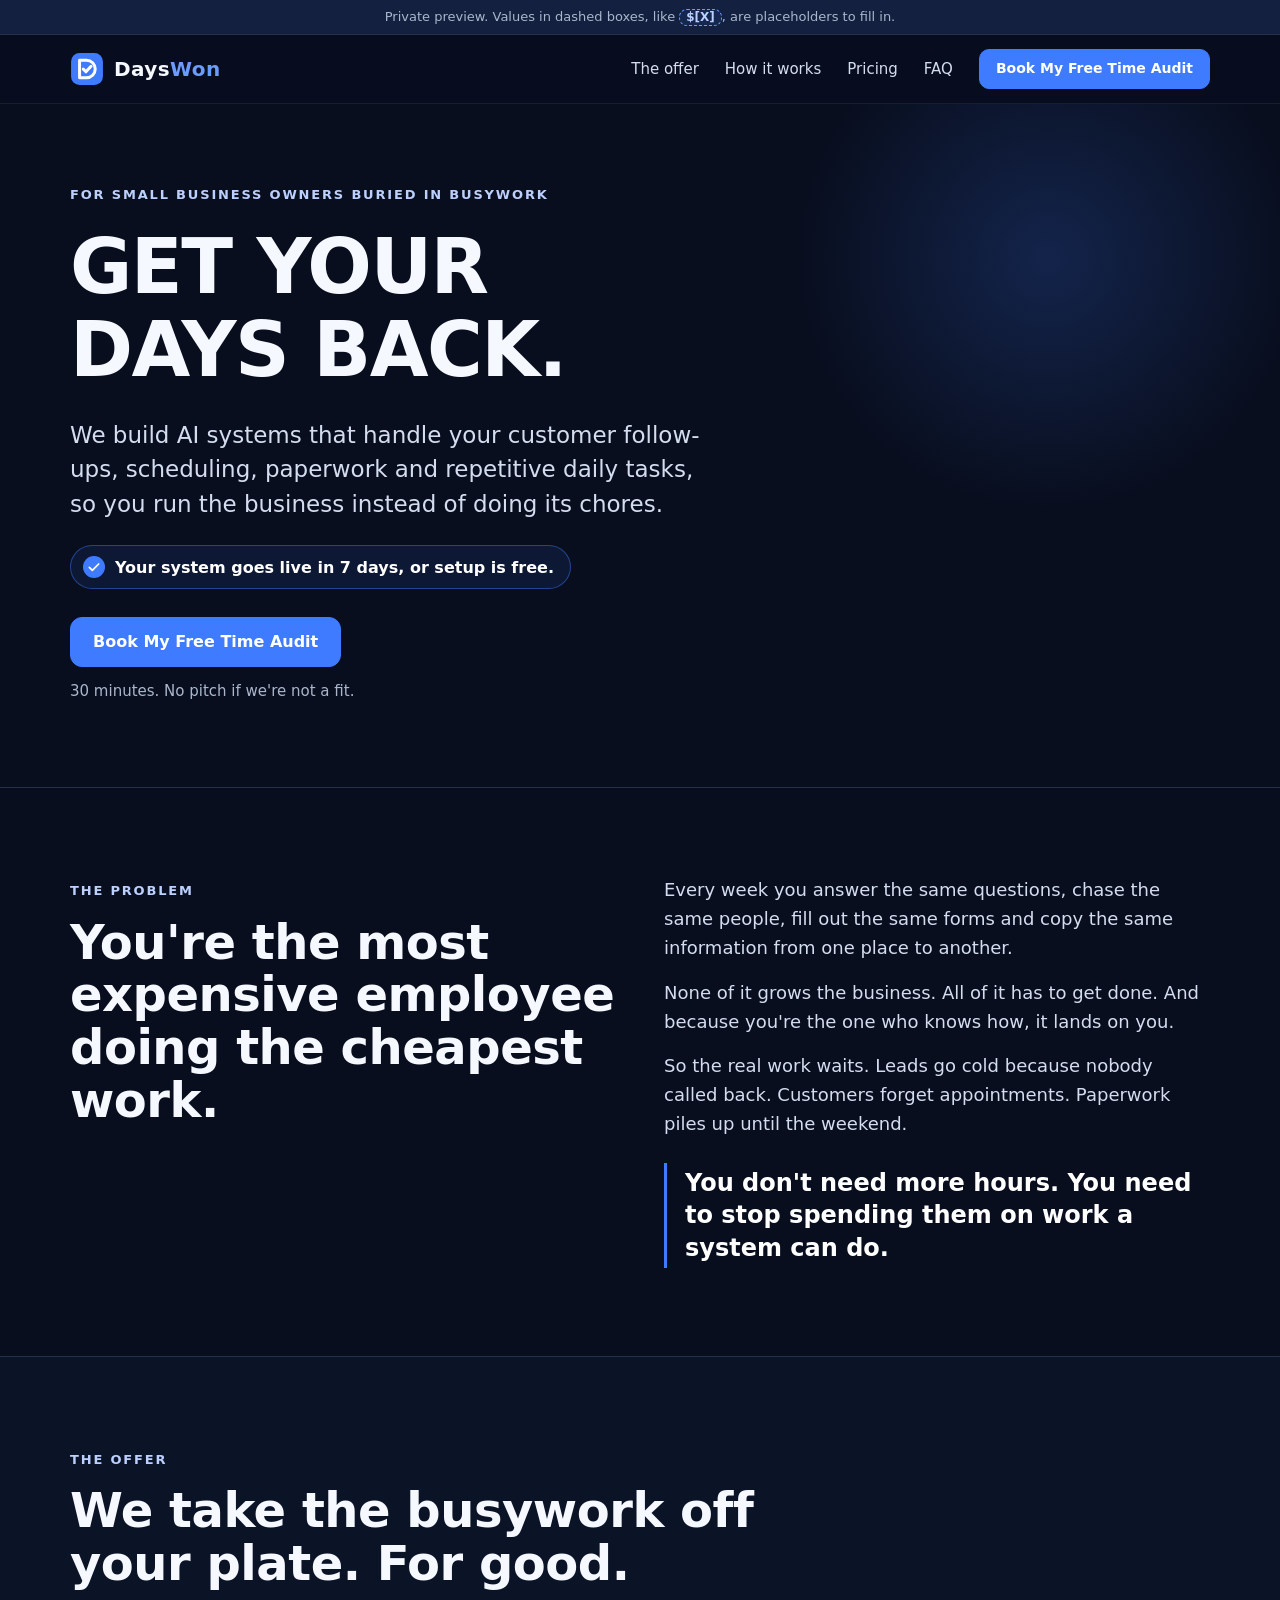
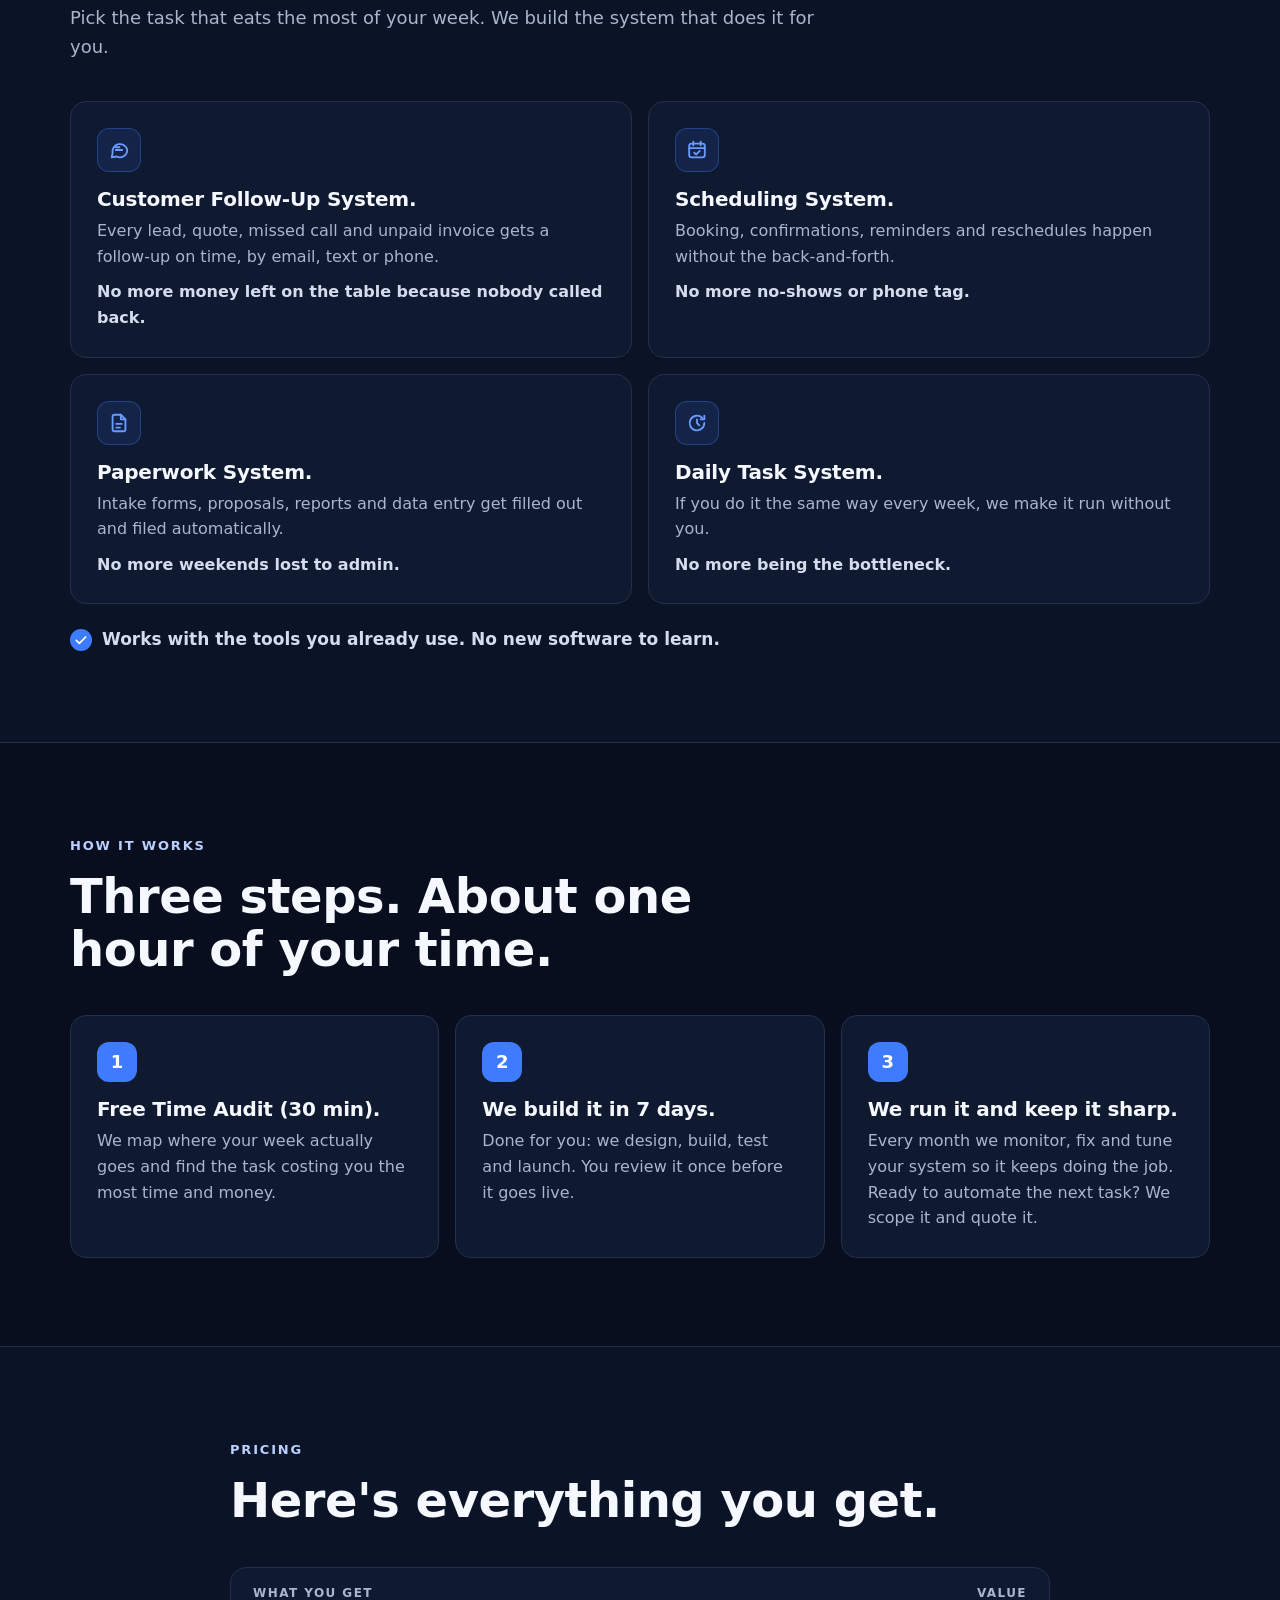
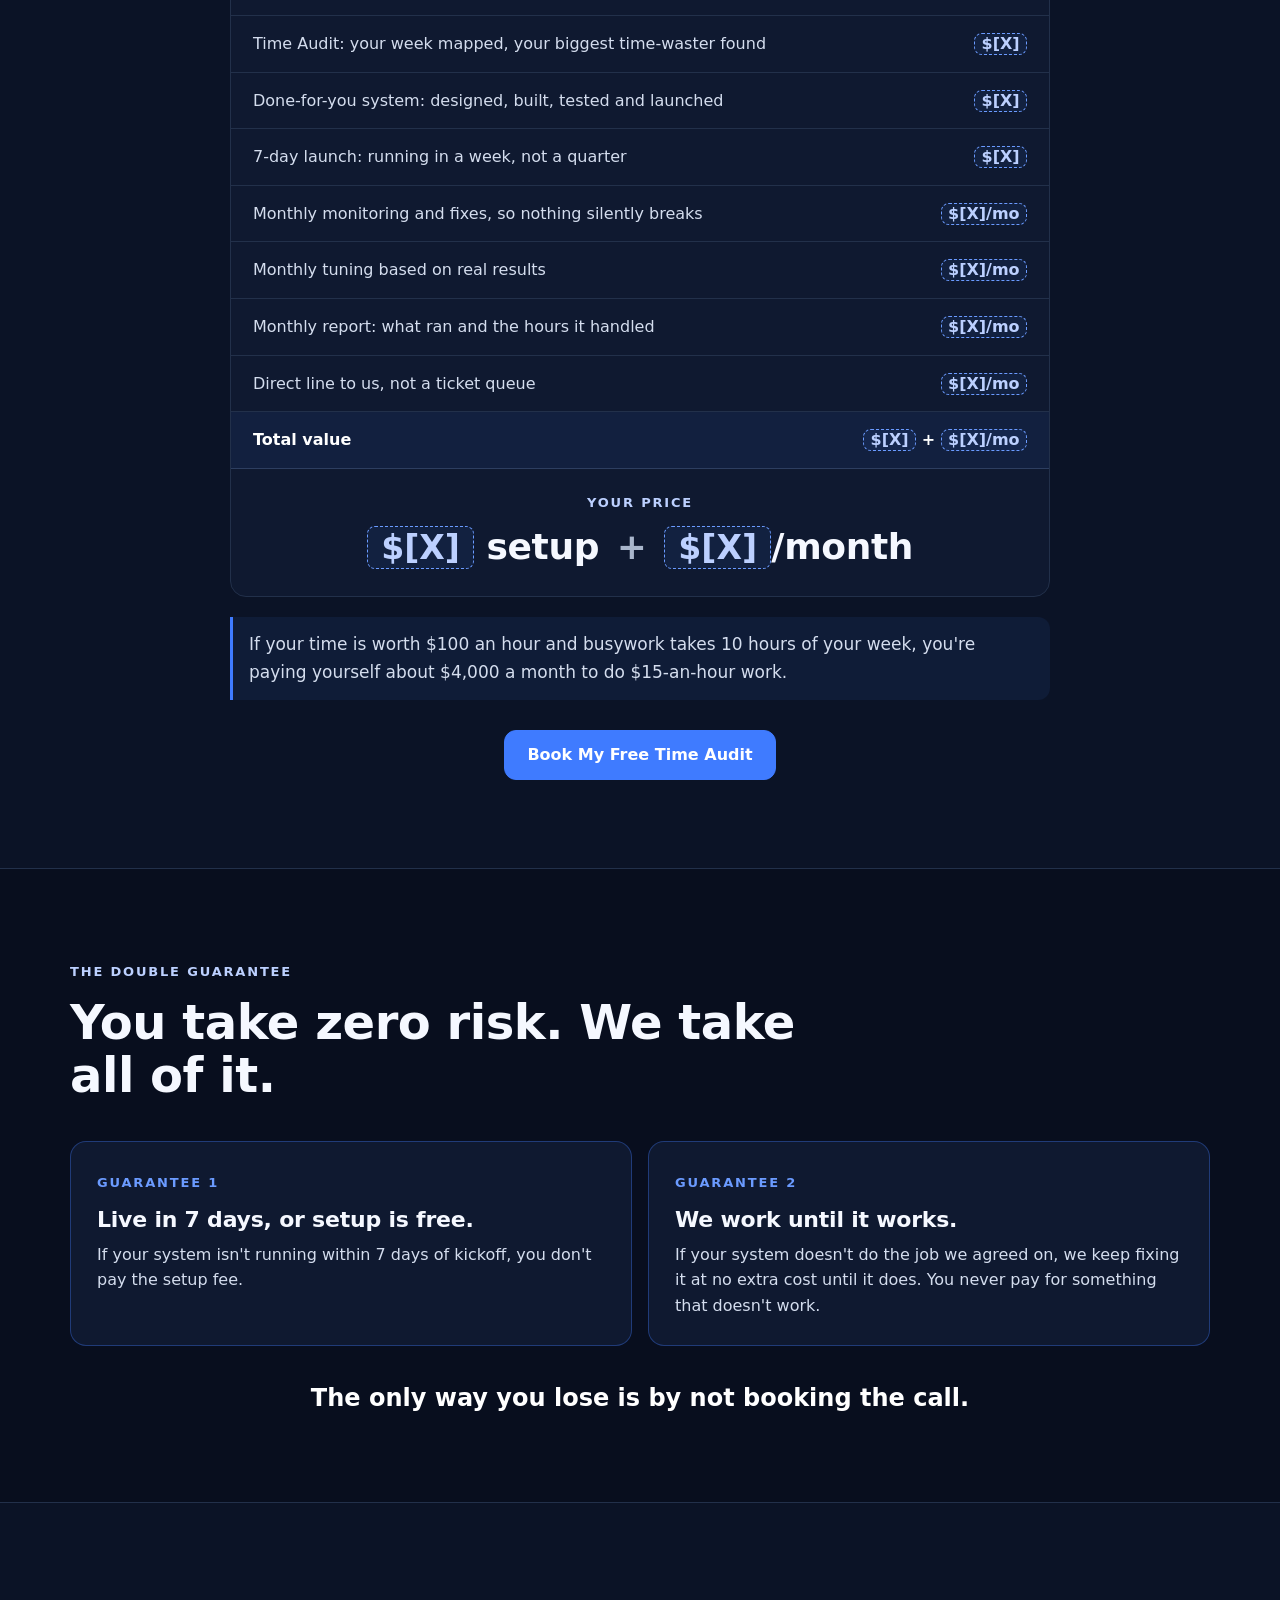
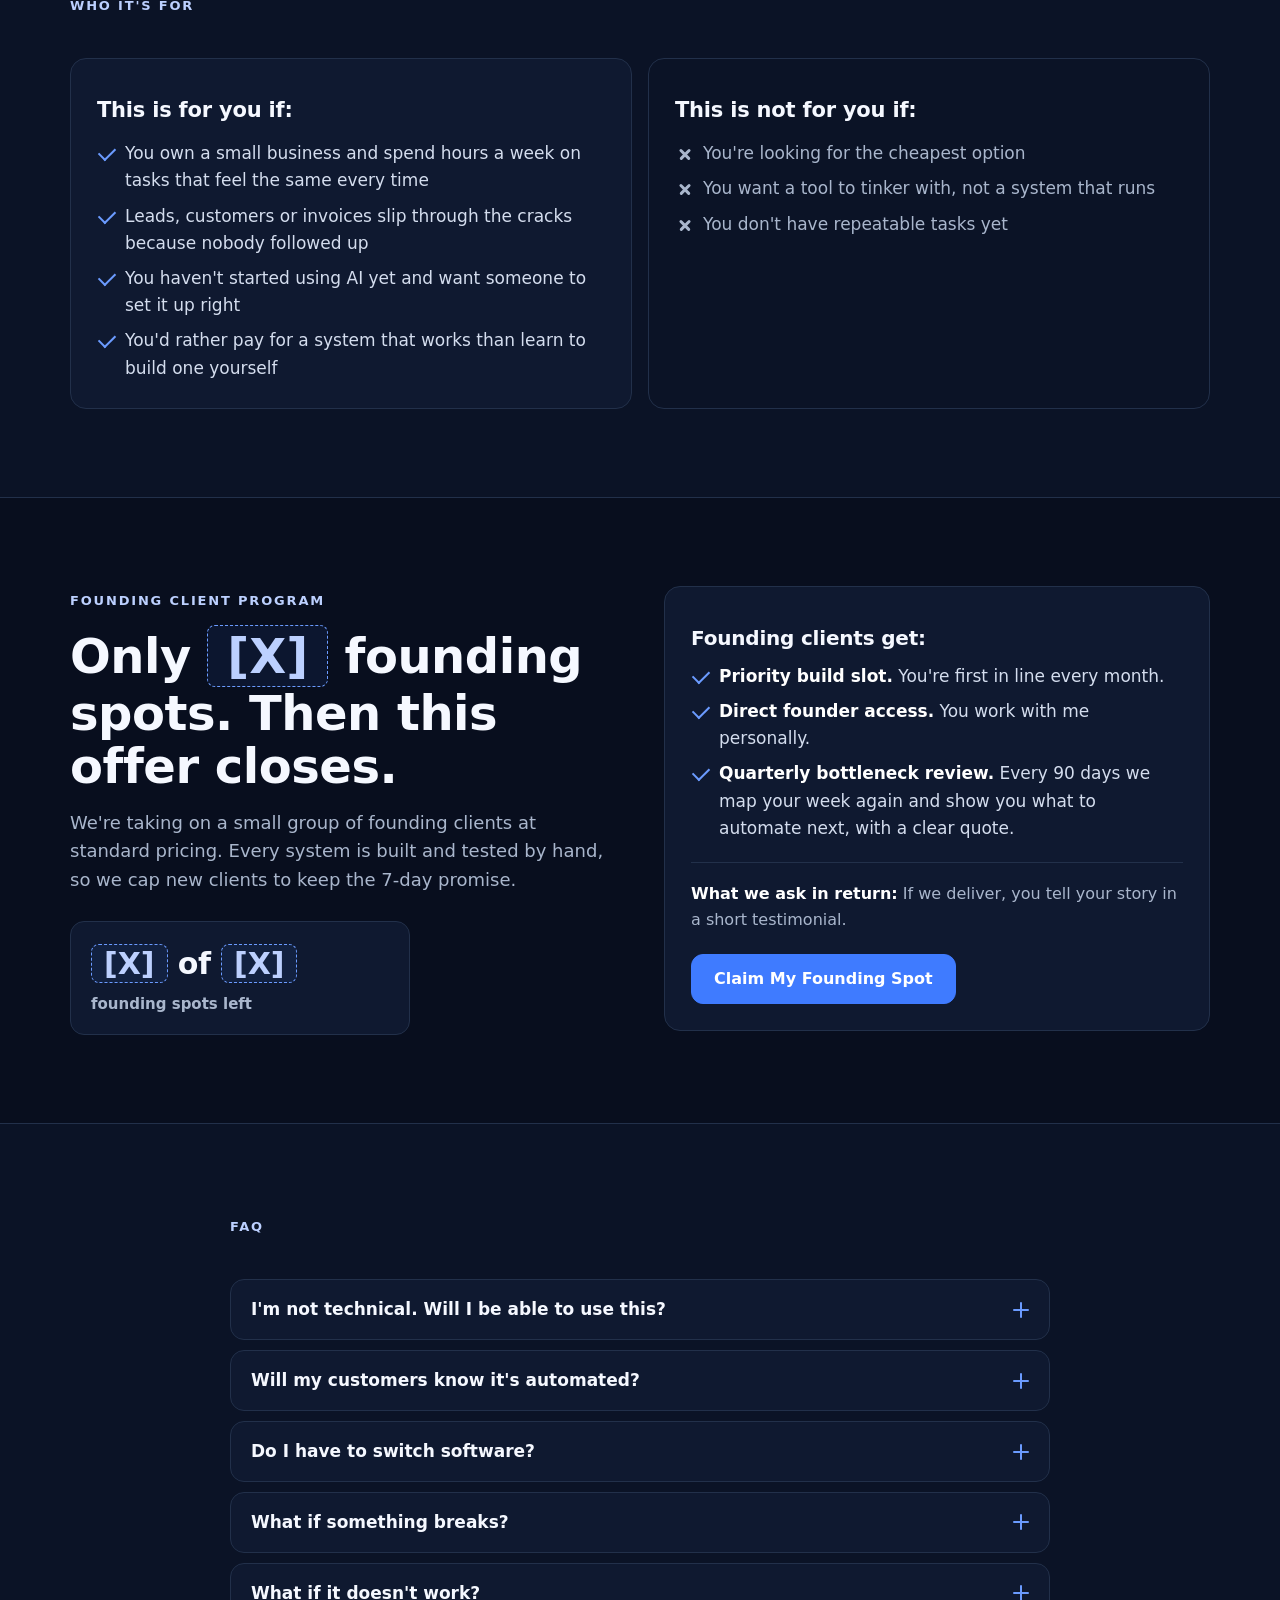
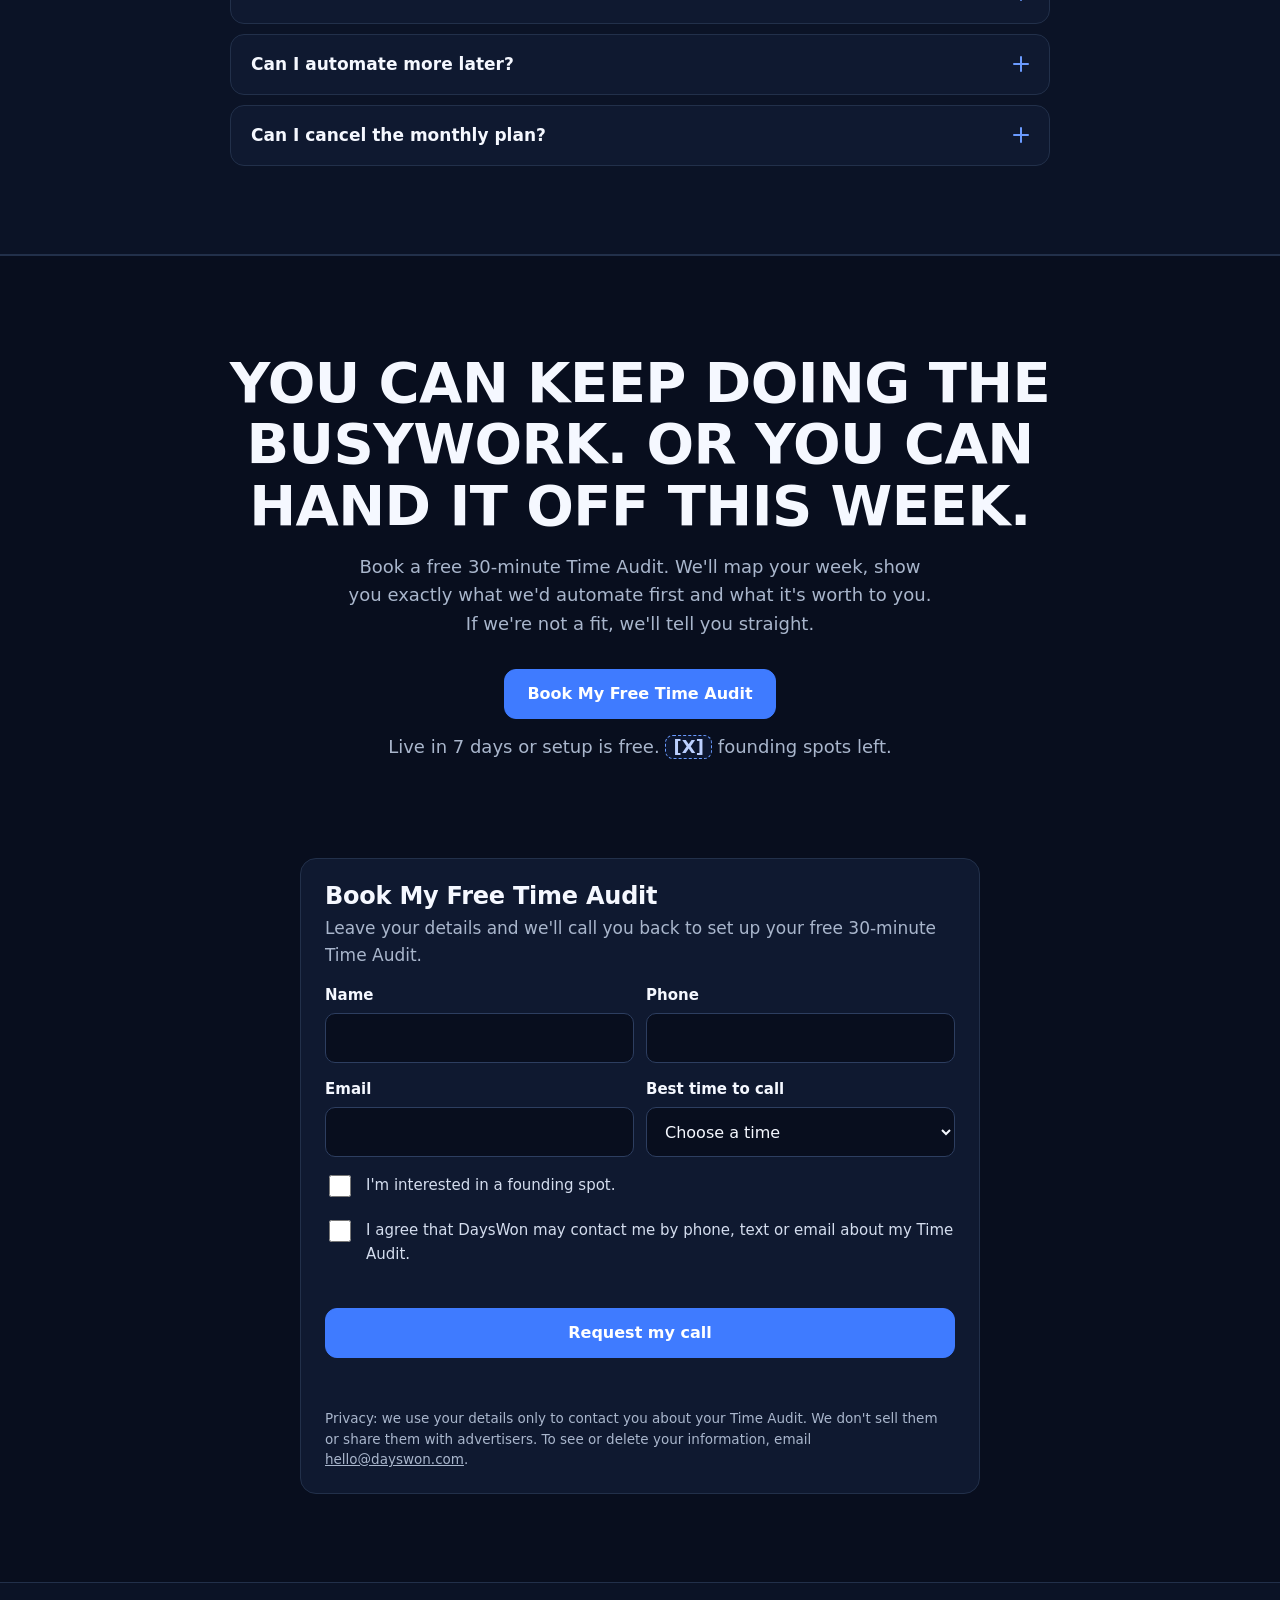
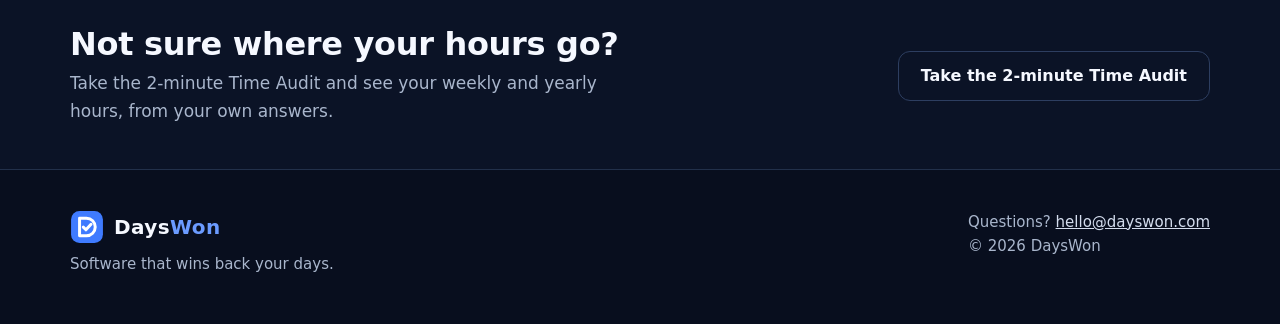
==== offer/index.html @ 9b004dc8 "Add private /offer/ landing page preview from the offer doc (noindex)" ====
<!doctype html>
<html lang="en">
<head>
<meta charset="utf-8">
<meta name="viewport" content="width=device-width,initial-scale=1,viewport-fit=cover">
<meta name="robots" content="noindex, nofollow">
<meta name="theme-color" content="#080e1e">
<title>DaysWon — Get Your Days Back.</title>
<meta name="description" content="We build AI systems that handle your customer follow-ups, scheduling, paperwork and repetitive daily tasks. Your system goes live in 7 days, or setup is free.">
<meta property="og:type" content="website">
<meta property="og:site_name" content="DaysWon">
<meta property="og:url" content="https://mmstar4657-boop.github.io/dayswon-preview/offer/">
<meta property="og:title" content="DaysWon: Get Your Days Back.">
<meta property="og:description" content="We build AI systems that handle your customer follow-ups, scheduling, paperwork and repetitive daily tasks. Your system goes live in 7 days, or setup is free.">
<meta property="og:image" content="https://mmstar4657-boop.github.io/dayswon-preview/og.png">
<meta property="og:image:width" content="1200">
<meta property="og:image:height" content="630">
<meta property="og:image:alt" content="DaysWon: Software that wins back your days.">
<meta name="twitter:card" content="summary_large_image">
<meta name="twitter:title" content="DaysWon: Get Your Days Back.">
<meta name="twitter:description" content="We build AI systems that handle your customer follow-ups, scheduling, paperwork and repetitive daily tasks. Your system goes live in 7 days, or setup is free.">
<meta name="twitter:image" content="https://mmstar4657-boop.github.io/dayswon-preview/og.png">
<link rel="icon" href="../favicon.svg" type="image/svg+xml">
<link rel="icon" href="../favicon-32.png" sizes="32x32">
<link rel="apple-touch-icon" href="../apple-touch-icon.png">
<link rel="stylesheet" href="../styles.css?v=offer1">
<link rel="stylesheet" href="offer.css?v=offer1">
</head>
<body class="offer">
<a class="skip" href="#main">Skip to content</a>
<div class="pv-bar" role="note">Private preview. Values in dashed boxes, like <span class="ph" title="Placeholder: fill in before publishing">$[X]</span>, are placeholders to fill in.</div>
<header class="nav"><div class="wrap nav-in">
<a class="brand" href="../" aria-label="DaysWon home"><svg viewBox="0 0 64 64" aria-hidden="true" focusable="false"><rect x="2" y="2" width="60" height="60" rx="16" fill="#3f7bff"/><path d="M18 15.5H31a16.5 16.5 0 0 1 0 33H18Z" fill="none" stroke="#fff" stroke-width="5.6" stroke-linejoin="round"/><path d="M25 32.3l5 5 9.6-10.4" fill="none" stroke="#fff" stroke-width="5.6" stroke-linecap="round" stroke-linejoin="round"/></svg><span>Days<em>Won</em></span></a>
<nav class="nav-links" aria-label="Main"><a href="#offer">The offer</a><a href="#how">How it works</a><a href="#pricing">Pricing</a><a href="#faq">FAQ</a><a class="btn sm" href="#book" data-cta="audit" data-track="nav_cta_click"><span class="lg">Book My Free Time Audit</span><span class="xs">Book My Free Audit</span></a></nav>
</div></header>
<main id="main">

<section class="hero o-hero" aria-labelledby="hero-h">
<div class="wrap">
<span class="eyebrow">For small business owners buried in busywork</span>
<h1 id="hero-h">Get Your Days Back.</h1>
<p class="lead-sub">We build AI systems that handle your customer follow-ups, scheduling, paperwork and repetitive daily tasks, so you run the business instead of doing its chores.</p>
<p class="g-line"><svg viewBox="0 0 24 24" aria-hidden="true" focusable="false"><path d="M5 12.5l4.5 4.5L19 7.5" fill="none" stroke="currentColor" stroke-width="2.6" stroke-linecap="round" stroke-linejoin="round"/></svg><span>Your system goes live in 7 days, or setup is free.</span></p>
<div class="actions"><a class="btn" href="#book" data-cta="audit" data-track="hero_cta_click">Book My Free Time Audit</a></div>
<p class="under">30 minutes. No pitch if we're not a fit.</p>
</div>
</section>

<section class="section" id="problem" aria-labelledby="problem-h">
<div class="wrap split">
<div class="head" style="margin:0">
<span class="eyebrow">The problem</span>
<h2 id="problem-h">You're the most expensive employee doing the cheapest work.</h2>
</div>
<div class="prose">
<p>Every week you answer the same questions, chase the same people, fill out the same forms and copy the same information from one place to another.</p>
<p>None of it grows the business. All of it has to get done. And because you're the one who knows how, it lands on you.</p>
<p>So the real work waits. Leads go cold because nobody called back. Customers forget appointments. Paperwork piles up until the weekend.</p>
<p class="closer">You don't need more hours. You need to stop spending them on work a system can do.</p>
</div>
</div>
</section>

<section class="section alt" id="offer" aria-labelledby="offer-h">
<div class="wrap">
<div class="head">
<span class="eyebrow">The offer</span>
<h2 id="offer-h">We take the busywork off your plate. For good.</h2>
<p>Pick the task that eats the most of your week. We build the system that does it for you.</p>
</div>
<div class="grid g2 sys">
<article class="card"><div class="ico"><svg viewBox="0 0 24 24" fill="none" stroke="currentColor" stroke-width="2" stroke-linecap="round" stroke-linejoin="round" aria-hidden="true"><path d="M21 12a8 8 0 0 1-11.6 7.1L4 20l1-4.6A8 8 0 1 1 21 12z"/><path d="M8.5 12h7M8.5 9h4"/></svg></div><h3>Customer Follow-Up System.</h3><p>Every lead, quote, missed call and unpaid invoice gets a follow-up on time, by email, text or phone. <strong>No more money left on the table because nobody called back.</strong></p></article>
<article class="card"><div class="ico"><svg viewBox="0 0 24 24" fill="none" stroke="currentColor" stroke-width="2" stroke-linecap="round" stroke-linejoin="round" aria-hidden="true"><rect x="3.5" y="5" width="17" height="15" rx="2.5"/><path d="M3.5 10h17M8 3v4M16 3v4M9 15l2 2 4-4"/></svg></div><h3>Scheduling System.</h3><p>Booking, confirmations, reminders and reschedules happen without the back-and-forth. <strong>No more no-shows or phone tag.</strong></p></article>
<article class="card"><div class="ico"><svg viewBox="0 0 24 24" fill="none" stroke="currentColor" stroke-width="2" stroke-linecap="round" stroke-linejoin="round" aria-hidden="true"><path d="M14 3H7a2 2 0 0 0-2 2v14a2 2 0 0 0 2 2h10a2 2 0 0 0 2-2V8z"/><path d="M14 3v5h5M9 13h6M9 17h4"/></svg></div><h3>Paperwork System.</h3><p>Intake forms, proposals, reports and data entry get filled out and filed automatically. <strong>No more weekends lost to admin.</strong></p></article>
<article class="card"><div class="ico"><svg viewBox="0 0 24 24" fill="none" stroke="currentColor" stroke-width="2" stroke-linecap="round" stroke-linejoin="round" aria-hidden="true"><path d="M20 12a8 8 0 1 1-2.3-5.6"/><path d="M20 4v4h-4"/><path d="M12 8v4l2.5 2.5"/></svg></div><h3>Daily Task System.</h3><p>If you do it the same way every week, we make it run without you. <strong>No more being the bottleneck.</strong></p></article>
</div>
<p class="under-four"><svg viewBox="0 0 24 24" aria-hidden="true" focusable="false"><path d="M5 12.5l4.5 4.5L19 7.5" fill="none" stroke="currentColor" stroke-width="2.6" stroke-linecap="round" stroke-linejoin="round"/></svg><span>Works with the tools you already use. No new software to learn.</span></p>
</div>
</section>

<section class="section" id="how" aria-labelledby="how-h">
<div class="wrap">
<div class="head">
<span class="eyebrow">How it works</span>
<h2 id="how-h">Three steps. About one hour of your time.</h2>
</div>
<ol class="steps3">
<li><span class="n" aria-hidden="true">1</span><div><h3>Free Time Audit (30 min).</h3><p>We map where your week actually goes and find the task costing you the most time and money.</p></div></li>
<li><span class="n" aria-hidden="true">2</span><div><h3>We build it in 7 days.</h3><p>Done for you: we design, build, test and launch. You review it once before it goes live.</p></div></li>
<li><span class="n" aria-hidden="true">3</span><div><h3>We run it and keep it sharp.</h3><p>Every month we monitor, fix and tune your system so it keeps doing the job. Ready to automate the next task? We scope it and quote it.</p></div></li>
</ol>
</div>
</section>

<section class="section alt" id="pricing" aria-labelledby="pricing-h">
<div class="wrap narrow">
<div class="head">
<span class="eyebrow">Pricing</span>
<h2 id="pricing-h">Here's everything you get.</h2>
</div>
<div class="stack-card">
<table class="stack">
<thead><tr><th scope="col">What you get</th><th scope="col" class="v">Value</th></tr></thead>
<tbody>
<tr><td>Time Audit: your week mapped, your biggest time-waster found</td><td class="v"><span class="ph" title="Placeholder: fill in before publishing">$[X]</span></td></tr>
<tr><td>Done-for-you system: designed, built, tested and launched</td><td class="v"><span class="ph" title="Placeholder: fill in before publishing">$[X]</span></td></tr>
<tr><td>7-day launch: running in a week, not a quarter</td><td class="v"><span class="ph" title="Placeholder: fill in before publishing">$[X]</span></td></tr>
<tr><td>Monthly monitoring and fixes, so nothing silently breaks</td><td class="v"><span class="ph" title="Placeholder: fill in before publishing">$[X]/mo</span></td></tr>
<tr><td>Monthly tuning based on real results</td><td class="v"><span class="ph" title="Placeholder: fill in before publishing">$[X]/mo</span></td></tr>
<tr><td>Monthly report: what ran and the hours it handled</td><td class="v"><span class="ph" title="Placeholder: fill in before publishing">$[X]/mo</span></td></tr>
<tr><td>Direct line to us, not a ticket queue</td><td class="v"><span class="ph" title="Placeholder: fill in before publishing">$[X]/mo</span></td></tr>
</tbody>
<tfoot><tr><th scope="row">Total value</th><td class="v"><span class="ph" title="Placeholder: fill in before publishing">$[X]</span> + <span class="ph" title="Placeholder: fill in before publishing">$[X]/mo</span></td></tr></tfoot>
</table>
<div class="price">
<span class="price-k">Your price</span>
<p class="price-v"><span class="nw"><span class="ph" title="Placeholder: fill in before publishing">$[X]</span> setup</span> <span class="plus">+</span> <span class="nw"><span class="ph" title="Placeholder: fill in before publishing">$[X]</span>/month</span></p>
</div>
</div>
<p class="callout math">If your time is worth $100 an hour and busywork takes 10 hours of your week, you're paying yourself about $4,000 a month to do $15-an-hour work.</p>
<div class="actions"><a class="btn" href="#book" data-cta="audit" data-track="pricing_cta_click">Book My Free Time Audit</a></div>
</div>
</section>

<section class="section" id="guarantee" aria-labelledby="guarantee-h">
<div class="wrap">
<div class="head">
<span class="eyebrow">The double guarantee</span>
<h2 id="guarantee-h">You take zero risk. We take all of it.</h2>
</div>
<div class="grid g2">
<article class="card gcard"><span class="num">Guarantee 1</span><h3>Live in 7 days, or setup is free.</h3><p>If your system isn't running within 7 days of kickoff, you don't pay the setup fee.</p></article>
<article class="card gcard"><span class="num">Guarantee 2</span><h3>We work until it works.</h3><p>If your system doesn't do the job we agreed on, we keep fixing it at no extra cost until it does. You never pay for something that doesn't work.</p></article>
</div>
<p class="closer center">The only way you lose is by not booking the call.</p>
</div>
</section>

<section class="section alt" id="fit" aria-labelledby="fit-h">
<div class="wrap">
<div class="head">
<span class="eyebrow">Who it's for</span>
<h2 id="fit-h" class="sr-only">Who it's for</h2>
</div>
<div class="grid g2">
<div class="card fit yes"><h3>This is for you if:</h3>
<ul class="checks">
<li>You own a small business and spend hours a week on tasks that feel the same every time</li>
<li>Leads, customers or invoices slip through the cracks because nobody followed up</li>
<li>You haven't started using AI yet and want someone to set it up right</li>
<li>You'd rather pay for a system that works than learn to build one yourself</li>
</ul></div>
<div class="card fit no"><h3>This is not for you if:</h3>
<ul class="xs-list">
<li>You're looking for the cheapest option</li>
<li>You want a tool to tinker with, not a system that runs</li>
<li>You don't have repeatable tasks yet</li>
</ul></div>
</div>
</div>
</section>

<section class="section" id="founding" aria-labelledby="founding-h">
<div class="wrap split">
<div>
<span class="eyebrow">Founding client program</span>
<h2 id="founding-h" class="f-h">Only <span class="ph" title="Placeholder: fill in before publishing">[X]</span> founding spots. Then this offer closes.</h2>
<p class="muted f-p">We're taking on a small group of founding clients at standard pricing. Every system is built and tested by hand, so we cap new clients to keep the 7-day promise.</p>
<div class="spots" aria-label="Founding spots left"><span class="spots-n"><span class="ph" title="Placeholder: fill in before publishing">[X]</span> of <span class="ph" title="Placeholder: fill in before publishing">[X]</span></span><span class="spots-k">founding spots left</span></div>
</div>
<div class="card f-card">
<h3>Founding clients get:</h3>
<ul class="checks">
<li><strong>Priority build slot.</strong> You're first in line every month.</li>
<li><strong>Direct founder access.</strong> You work with me personally.</li>
<li><strong>Quarterly bottleneck review.</strong> Every 90 days we map your week again and show you what to automate next, with a clear quote.</li>
</ul>
<p class="ask"><strong>What we ask in return:</strong> If we deliver, you tell your story in a short testimonial.</p>
<div class="actions"><a class="btn" href="#book" data-cta="founding" data-track="founding_cta_click">Claim My Founding Spot</a></div>
</div>
</div>
</section>

<section class="section alt" id="faq" aria-labelledby="faq-h">
<div class="wrap narrow">
<div class="head">
<span class="eyebrow">FAQ</span>
<h2 id="faq-h" class="sr-only">FAQ</h2>
</div>
<div class="faq">
<details class="qa"><summary><span>I&#x27;m not technical. Will I be able to use this?</span><i aria-hidden="true"></i></summary><p>Yes. You don&#x27;t build or manage anything. We set it up, run it and fix it. You just see the results.</p></details>
<details class="qa"><summary><span>Will my customers know it&#x27;s automated?</span><i aria-hidden="true"></i></summary><p>Messages go out in your tone, with your name on them. We write and test every script with you before launch.</p></details>
<details class="qa"><summary><span>Do I have to switch software?</span><i aria-hidden="true"></i></summary><p>No. We build around the tools you already use, from QuickBooks to a spreadsheet.</p></details>
<details class="qa"><summary><span>What if something breaks?</span><i aria-hidden="true"></i></summary><p>That&#x27;s what the monthly plan is for. We monitor your system and fix problems, often before you notice them.</p></details>
<details class="qa"><summary><span>What if it doesn&#x27;t work?</span><i aria-hidden="true"></i></summary><p>We keep fixing it at no extra cost until it does the job we agreed on.</p></details>
<details class="qa"><summary><span>Can I automate more later?</span><i aria-hidden="true"></i></summary><p>Yes. Each new system is scoped and quoted separately, so you only pay for what you add.</p></details>
<details class="qa"><summary><span>Can I cancel the monthly plan?</span><i aria-hidden="true"></i></summary><p><span class="ph" title="Placeholder: fill in before publishing">[Confirm your cancellation terms before publishing.]</span></p></details>
</div>
</div>
</section>

<section class="final o-final" aria-labelledby="final-h">
<div class="wrap">
<h2 id="final-h">You can keep doing the busywork. Or you can hand it off this week.</h2>
<p>Book a free 30-minute Time Audit. We'll map your week, show you exactly what we'd automate first and what it's worth to you. If we're not a fit, we'll tell you straight.</p>
<div class="actions"><a class="btn" href="#book" data-cta="audit" data-track="final_cta_click">Book My Free Time Audit</a></div>
<p class="under">Live in 7 days or setup is free. <span class="ph" title="Placeholder: fill in before publishing">[X]</span> founding spots left.</p>
</div>
</section>

<section class="section book" id="book" aria-labelledby="book-h">
<div class="wrap">
<form class="lead o-form" id="bookForm" novalidate>
<h2 id="book-h" tabindex="-1">Book My Free Time Audit</h2>
<p class="muted">Leave your details and we'll call you back to set up your free 30-minute Time Audit.</p>
<div class="two"><div class="fld"><label for="f_name">Name</label><input id="f_name" name="name" autocomplete="name" required maxlength="120"></div>
<div class="fld"><label for="f_phone">Phone</label><input id="f_phone" name="phone" type="tel" autocomplete="tel" required maxlength="40"></div></div>
<div class="two"><div class="fld"><label for="f_email">Email</label><input id="f_email" name="email" type="email" autocomplete="email" required maxlength="200"></div>
<div class="fld"><label for="f_time">Best time to call</label><select id="f_time" name="bestTime" required><option value="">Choose a time</option><option>Morning (9-12)</option><option>Midday (12-2)</option><option>Afternoon (2-5)</option><option>Evening (5-7)</option><option>Any time</option></select></div></div>
<label class="consent founding-opt"><input type="checkbox" name="founding" id="f_founding"><span>I'm interested in a founding spot.</span></label>
<div class="hp" aria-hidden="true"><label for="f_website">Website</label><input id="f_website" name="website" tabindex="-1" autocomplete="off"></div>
<label class="consent"><input type="checkbox" name="consent" id="f_consent" required><span>I agree that DaysWon may contact me by phone, text or email about my Time Audit.</span></label>
<p class="err" id="bookErr" role="alert"></p>
<button class="btn" type="submit" id="bookSubmit" style="width:100%;margin-top:4px">Request my call</button>
<p class="status" id="bookStatus" role="status"></p>
<p class="privacy">Privacy: we use your details only to contact you about your Time Audit. We don't sell them or share them with advertisers. To see or delete your information, email <a href="mailto:hello@dayswon.com">hello@dayswon.com</a>.</p>
</form>
</div>
</section>

<section class="quiz-band" id="quiz" aria-labelledby="quiz-h">
<div class="wrap quiz-in">
<div>
<h2 id="quiz-h">Not sure where your hours go?</h2>
<p>Take the 2-minute Time Audit and see your weekly and yearly hours, from your own answers.</p>
</div>
<a class="btn ghost" href="../time-audit/" data-track="offer_quiz_click">Take the 2-minute Time Audit</a>
</div>
</section>

</main>
<footer class="footer"><div class="wrap footer-in">
<div><a class="brand" href="../" aria-label="DaysWon home"><svg viewBox="0 0 64 64" aria-hidden="true" focusable="false"><rect x="2" y="2" width="60" height="60" rx="16" fill="#3f7bff"/><path d="M18 15.5H31a16.5 16.5 0 0 1 0 33H18Z" fill="none" stroke="#fff" stroke-width="5.6" stroke-linejoin="round"/><path d="M25 32.3l5 5 9.6-10.4" fill="none" stroke="#fff" stroke-width="5.6" stroke-linecap="round" stroke-linejoin="round"/></svg><span>Days<em>Won</em></span></a><p>Software that wins back your days.</p></div>
<div><p>Questions? <a href="mailto:hello@dayswon.com">hello@dayswon.com</a></p><p>© <span data-year>2026</span> DaysWon</p></div>
</div></footer>
<script src="../track.js"></script>
<script src="offer.js?v=offer1"></script>
</body>
</html>
---- styles.css ----
:root{--bg:#080e1e;--bg2:#0b1326;--panel:#0f1930;--panel2:#132040;--line:#22304a;--line2:#2d3e60;--text:#f5f8ff;--muted:#a9b6cc;--soft:#d4ddee;--blue:#3f7bff;--blue2:#6b9bff;--blue-ink:#bcd0ff;--ok:#5fd3a0;--err:#ff8f8f;--r:16px;--max:1140px}
*{box-sizing:border-box}
html{-webkit-text-size-adjust:100%;scroll-behavior:smooth}
@media (prefers-reduced-motion:reduce){html{scroll-behavior:auto}*{transition:none!important;animation:none!important}}
body{margin:0;background:var(--bg);color:var(--text);font-family:Inter,ui-sans-serif,system-ui,-apple-system,"Segoe UI",Roboto,Helvetica,Arial,sans-serif;font-size:17px;line-height:1.6;-webkit-font-smoothing:antialiased}
a{color:inherit}
img,svg{display:block}
button,input,select,textarea{font:inherit;color:inherit}
:focus-visible{outline:3px solid var(--blue2);outline-offset:3px;border-radius:8px}
.wrap{width:min(var(--max),calc(100% - 40px));margin-inline:auto}
.skip{position:absolute;left:-999px;top:8px;background:#fff;color:#000;padding:8px 14px;border-radius:8px;z-index:99}
.skip:focus{left:12px}
/* nav */
.nav{position:sticky;top:0;z-index:30;background:rgba(8,14,30,.88);backdrop-filter:saturate(1.4) blur(14px);-webkit-backdrop-filter:saturate(1.4) blur(14px);border-bottom:1px solid rgba(255,255,255,.07)}
.nav-in{height:68px;display:flex;align-items:center;justify-content:space-between;gap:20px}
.brand{display:flex;align-items:center;gap:10px;text-decoration:none;font-weight:800;font-size:20px;letter-spacing:.02em}
.brand svg{width:34px;height:34px;flex:none}
.brand em{font-style:normal;color:var(--blue2)}
.nav-links{display:flex;align-items:center;gap:26px;font-size:15px;color:var(--soft)}
.nav-links a{text-decoration:none}
.nav-links a:not(.btn):hover{color:#fff}
@media (max-width:820px){.nav-links a:not(.btn){display:none}}
/* buttons */
.btn{display:inline-flex;align-items:center;justify-content:center;gap:8px;min-height:50px;padding:13px 22px;border-radius:12px;border:1px solid var(--blue);background:var(--blue);color:#fff;font-weight:700;font-size:16px;line-height:1.25;text-decoration:none;text-align:center;cursor:pointer;transition:background .18s,border-color .18s,transform .18s}
.btn:hover{background:#2f6af0;border-color:#2f6af0}
.btn:active{transform:translateY(1px)}
.btn.ghost{background:transparent;border-color:var(--line2);color:var(--text)}
.btn.ghost:hover{border-color:var(--blue2);background:rgba(63,123,255,.08)}
.btn.sm{min-height:40px;padding:8px 16px;font-size:14px;border-radius:10px}
.btn[disabled]{opacity:.55;cursor:not-allowed}
/* type */
.eyebrow{display:inline-block;font-size:13px;font-weight:700;letter-spacing:.14em;text-transform:uppercase;color:var(--blue-ink)}
h1,h2,h3{line-height:1.1;margin:0;letter-spacing:-.01em}
h1{font-size:clamp(38px,7.2vw,76px);font-weight:850;letter-spacing:-.02em;text-transform:uppercase}
h2{font-size:clamp(30px,4.4vw,48px);font-weight:800}
h3{font-size:20px;font-weight:750}
p{margin:0}
.muted{color:var(--muted)}
.accent{color:var(--blue2)}
/* hero */
.hero{position:relative;padding:72px 0 84px;overflow:hidden;border-bottom:1px solid var(--line)}
.hero::before{content:"";position:absolute;inset:-30% -10% auto auto;width:720px;height:720px;background:radial-gradient(closest-side,rgba(63,123,255,.20),transparent 70%);pointer-events:none}
.hero .wrap{position:relative}
.hero h1{max-width:13ch;margin:18px 0 26px}
.hero .sub{font-size:clamp(22px,2.6vw,30px);font-weight:700;line-height:1.25;max-width:24ch}
.hero .sub span{display:block;color:var(--muted);font-weight:600}
.hero .body{margin-top:20px;max-width:58ch;color:var(--soft);font-size:18px}
.hero .tag{margin-top:18px;font-weight:700;color:#fff;font-size:17px}
.actions{display:flex;flex-wrap:wrap;gap:12px;margin-top:30px}
@media (max-width:560px){.actions .btn{width:100%}}
/* sections */
.section{padding:88px 0;border-bottom:1px solid var(--line)}
.section.alt{background:var(--bg2)}
.head{max-width:760px;margin-bottom:40px}
.head h2{margin:12px 0 14px}
.head p{color:var(--muted);font-size:18px}
.grid{display:grid;gap:16px}
.g2{grid-template-columns:repeat(2,minmax(0,1fr))}
.g4{grid-template-columns:repeat(4,minmax(0,1fr))}
.g3{grid-template-columns:repeat(3,minmax(0,1fr))}
@media (max-width:980px){.g4{grid-template-columns:repeat(2,minmax(0,1fr))}.g3{grid-template-columns:1fr}}
@media (max-width:640px){.g2,.g4{grid-template-columns:1fr}}
.card{background:var(--panel);border:1px solid var(--line);border-radius:var(--r);padding:26px}
.card h3{margin:14px 0 8px}
.card p{color:var(--muted);font-size:16px}
.ico{width:44px;height:44px;border-radius:12px;display:grid;place-items:center;background:rgba(63,123,255,.12);border:1px solid rgba(63,123,255,.35);color:var(--blue2)}
.ico svg{width:22px;height:22px}
.problem-list{list-style:none;padding:0;margin:0;display:grid;gap:12px}
.problem-list li{display:flex;gap:12px;align-items:flex-start;background:var(--panel);border:1px solid var(--line);border-radius:12px;padding:16px 18px;color:var(--soft)}
.problem-list li::before{content:"";flex:none;width:8px;height:8px;margin-top:10px;border-radius:50%;background:var(--blue2)}
.split{display:grid;grid-template-columns:1fr 1fr;gap:48px;align-items:start}
@media (max-width:860px){.split{grid-template-columns:1fr;gap:28px}}
.how .card ul{margin:14px 0 0;padding-left:20px;color:var(--soft);font-size:16px}
.how .card li{margin:4px 0}
.badge{display:inline-flex;align-items:center;gap:6px;font-size:12px;font-weight:700;letter-spacing:.08em;text-transform:uppercase;padding:5px 10px;border-radius:999px;border:1px solid var(--line2);color:var(--muted)}
.ba{display:grid;gap:0;padding:0;overflow:hidden}
.ba .ba-top{padding:22px 24px 6px}
.ba .ba-top h3{margin:0 0 4px;font-size:18px}
.ba .row{padding:16px 24px 20px}
.ba .row+.row{border-top:1px solid var(--line)}
.ba .lbl{font-size:12px;font-weight:800;letter-spacing:.12em;text-transform:uppercase;margin-bottom:6px}
.ba .before .lbl{color:var(--muted)}
.ba .after{background:rgba(63,123,255,.07)}
.ba .after .lbl{color:var(--blue2)}
.ba p{font-size:16px;color:var(--soft)}
.note{margin-top:18px;font-size:14px;color:var(--muted)}
.audit-prev{display:grid;grid-template-columns:1.1fr .9fr;gap:40px;align-items:center}
@media (max-width:860px){.audit-prev{grid-template-columns:1fr}}
.steps-mini{list-style:none;margin:0;padding:0;display:grid;gap:10px;counter-reset:s}
.steps-mini li{counter-increment:s;display:flex;align-items:center;gap:14px;background:var(--panel);border:1px solid var(--line);border-radius:12px;padding:14px 16px;font-weight:600}
.steps-mini li::before{content:counter(s);flex:none;width:30px;height:30px;border-radius:9px;display:grid;place-items:center;background:var(--blue);color:#fff;font-size:14px;font-weight:800}
.checks{list-style:none;margin:22px 0 0;padding:0;display:grid;gap:8px;color:var(--soft)}
.checks li{padding-left:28px;position:relative}
.checks li::before{content:"";position:absolute;left:2px;top:7px;width:14px;height:8px;border-left:2.5px solid var(--blue2);border-bottom:2.5px solid var(--blue2);transform:rotate(-45deg)}
.process{counter-reset:p}
.process .card{position:relative}
.process .num{font-size:13px;font-weight:800;letter-spacing:.14em;color:var(--blue2)}
.final{padding:96px 0;text-align:center}
.final h2{font-size:clamp(34px,5vw,56px);text-transform:uppercase;letter-spacing:-.01em}
.final p{color:var(--muted);margin:16px auto 0;max-width:52ch;font-size:18px}
.final .actions{justify-content:center}
.footer{padding:40px 0 48px;color:var(--muted);font-size:15px}
.footer-in{display:flex;flex-wrap:wrap;justify-content:space-between;gap:20px;align-items:flex-start}
.footer a{color:var(--soft)}
.footer .brand{color:var(--text);margin-bottom:8px}

/* ===== Time Audit ===== */
.audit-main{padding:28px 0 72px;min-height:calc(100vh - 68px)}
.audit-shell{width:min(680px,calc(100% - 32px));margin-inline:auto}
.prog{margin:4px 0 26px}
.prog-top{display:flex;justify-content:space-between;font-size:14px;color:var(--muted);margin-bottom:8px;font-weight:600}
.bar{height:8px;background:var(--panel2);border-radius:99px;overflow:hidden}
.bar i{display:block;height:100%;width:0;background:var(--blue);border-radius:99px;transition:width .3s ease}
.q{margin:0 0 8px;font-size:clamp(26px,5.4vw,36px);font-weight:800;line-height:1.15;outline:none}
.q-help{color:var(--muted);margin-bottom:22px}
fieldset{border:0;margin:0;padding:0;min-width:0}
legend{padding:0}
.opts{display:grid;gap:10px}
.opt{position:relative;display:block}
.opt input{position:absolute;opacity:0;width:1px;height:1px}
.opt>span{display:flex;align-items:center;gap:14px;min-height:60px;padding:14px 18px;background:var(--panel);border:1.5px solid var(--line);border-radius:14px;cursor:pointer;font-weight:600;transition:border-color .15s,background .15s}
.opt>span::before{content:"";flex:none;width:22px;height:22px;border:2px solid var(--line2);border-radius:50%;background:transparent;transition:all .15s}
.opt input[type=checkbox]+span::before{border-radius:6px}
.opt>span small{display:block;font-weight:500;color:var(--muted);font-size:14px;margin-top:2px}
.opt:hover>span{border-color:var(--line2)}
.opt input:checked+span{border-color:var(--blue);background:rgba(63,123,255,.10)}
.opt input:checked+span::before{border-color:var(--blue);background:var(--blue) url("data:image/svg+xml,%3Csvg xmlns='http://www.w3.org/2000/svg' viewBox='0 0 24 24'%3E%3Cpath d='M5 12.5l4.5 4.5L19 7.5' fill='none' stroke='white' stroke-width='3' stroke-linecap='round' stroke-linejoin='round'/%3E%3C/svg%3E") center/15px no-repeat}
.opt input:focus-visible+span{outline:3px solid var(--blue2);outline-offset:2px}
.seg{display:grid;grid-template-columns:1fr 1fr;gap:8px;margin-bottom:22px}
.seg .opt>span{min-height:52px;justify-content:center;text-align:center;padding:10px 12px}
.seg .opt>span::before{display:none}
.sublabel{font-weight:700;margin:0 0 10px;font-size:16px}
.hours{display:grid;gap:10px}
.hrow{display:grid;grid-template-columns:1fr auto;gap:10px 14px;align-items:center;background:var(--panel);border:1.5px solid var(--line);border-radius:14px;padding:14px 16px}
.hrow label.tn{font-weight:650}
.hin{display:flex;align-items:center;gap:8px}
.hin input{width:92px;min-height:48px;padding:8px 12px;border-radius:10px;border:1.5px solid var(--line2);background:var(--bg);font-size:18px;font-weight:700;text-align:right}
.hin input:disabled{opacity:.45}
.hin .u{color:var(--muted);font-size:14px}
.ns{grid-column:1/-1;display:flex;align-items:center;gap:10px;font-size:15px;color:var(--muted);cursor:pointer;width:max-content}
.ns input{width:20px;height:20px;accent-color:var(--blue)}
.err{color:var(--err);font-weight:600;font-size:15px;min-height:24px;margin-top:14px}
.nav-btns{display:flex;justify-content:space-between;gap:12px;margin-top:18px}
.nav-btns .btn{min-width:120px}
.nav-btns .btn.next{flex:1;max-width:260px;margin-left:auto}
.intro-card{background:var(--panel);border:1px solid var(--line);border-radius:var(--r);padding:28px}
.intro-card h1{font-size:clamp(30px,6vw,44px);text-transform:none;letter-spacing:-.01em;margin:10px 0 14px}
/* results */
.res-hero{background:var(--panel);border:1px solid var(--line);border-radius:var(--r);padding:26px;margin-bottom:16px}
.stats{display:grid;grid-template-columns:1fr 1fr;gap:12px;margin:18px 0 6px}
@media (max-width:340px){.stats{grid-template-columns:1fr}}
.stat{background:var(--bg);border:1px solid var(--line);border-radius:14px;padding:18px}
.stat .v{font-size:clamp(34px,8vw,46px);font-weight:850;line-height:1.05;letter-spacing:-.02em}
.stat .v small{display:block;font-size:15px;font-weight:700;color:var(--muted);margin-top:4px;letter-spacing:0}
.stat .k{font-size:14px;color:var(--muted);margin-top:6px;font-weight:600}
.stat .k b{color:var(--blue-ink)}
.callout{border-left:3px solid var(--blue);background:rgba(63,123,255,.08);padding:14px 16px;border-radius:0 12px 12px 0;color:var(--soft);font-size:16px;margin-top:14px}
.opps{display:grid;gap:12px;margin:12px 0 16px}
.opp{background:var(--panel);border:1px solid var(--line);border-radius:14px;padding:20px}
.opp .t{display:flex;justify-content:space-between;gap:10px;align-items:baseline}
.opp h3{font-size:19px}
.opp .from{font-size:13px;color:var(--muted);white-space:nowrap}
.opp p{color:var(--muted);font-size:16px;margin-top:6px}
.next-step{background:var(--panel);border:1px solid var(--line);border-radius:var(--r);padding:24px;margin-top:16px}
.next-step .actions{margin-top:18px}
.h-sec{font-size:13px;font-weight:800;letter-spacing:.14em;text-transform:uppercase;color:var(--blue-ink);margin:26px 0 4px}
.summary{margin:10px 0 0;display:grid;grid-template-columns:auto 1fr;gap:6px 16px;font-size:15px}
.summary dt{color:var(--muted)}
.summary dd{margin:0;color:var(--soft)}
/* form */
.lead{background:var(--panel);border:1px solid var(--line);border-radius:var(--r);padding:24px;margin-top:16px}
.lead h2{font-size:24px;margin-bottom:6px}
.fld{display:grid;gap:6px;margin-top:14px}
.fld label{font-weight:650;font-size:15px}
.fld label .opt-l{font-weight:500;color:var(--muted)}
.fld input,.fld select{min-height:50px;padding:10px 14px;border-radius:10px;border:1.5px solid var(--line2);background:var(--bg);font-size:16px;width:100%}
.fld input:focus,.fld select:focus{border-color:var(--blue2);outline:none;box-shadow:0 0 0 3px rgba(107,155,255,.25)}
.two{display:grid;grid-template-columns:1fr 1fr;gap:0 12px}
@media (max-width:560px){.two{grid-template-columns:1fr}}
.consent{display:flex;gap:12px;align-items:flex-start;margin-top:18px;font-size:15px;color:var(--soft);cursor:pointer}
.consent input{flex:none;width:22px;height:22px;margin-top:2px;accent-color:var(--blue)}
.hp{position:absolute!important;left:-10000px!important;width:1px;height:1px;overflow:hidden}
.privacy{font-size:13.5px;color:var(--muted);margin-top:14px;line-height:1.5}
.status{margin-top:12px;font-weight:600;min-height:24px}
.status.ok{color:var(--ok)}
.status.bad{color:var(--err)}
.done{background:rgba(95,211,160,.08);border:1px solid rgba(95,211,160,.35);border-radius:14px;padding:18px;margin-top:16px;color:var(--soft)}
.done strong{color:#fff}
.linkbtn{background:none;border:0;padding:0;color:var(--blue-ink);text-decoration:underline;cursor:pointer;font-size:15px}
[hidden]{display:none!important}
.step-anim{animation:fade .25s ease}
@keyframes fade{from{opacity:0;transform:translateY(6px)}to{opacity:1;transform:none}}
.opt>span>span{display:block}
legend{width:100%}
details summary::-webkit-details-marker{display:none}
.q{text-transform:none}
.intro-card h1.q{font-size:clamp(30px,6vw,44px)}
.opp .t{flex-direction:column-reverse;align-items:flex-start;gap:4px}
.opp .from{white-space:normal}
@media (max-width:420px){.res-hero,.next-step,.lead{padding:20px}}
.checks li.skip{color:var(--muted)}
.checks li.skip::before{border:0;transform:none;width:10px;height:2px;top:12px;background:var(--muted)}

/* Time Audit v3: screenshot-friendly, honest task-by-task breakdown. */
.workweeks{margin-top:16px;color:var(--soft);font-size:16px;line-height:1.5}
.workweeks strong{color:#fff;font-weight:800}
.task-bars{display:grid;gap:10px;margin-top:20px}
.task-bar-item{padding:16px 18px;background:var(--bg);border:1px solid var(--line);border-radius:14px}
.task-bar-title{display:flex;justify-content:space-between;gap:14px;align-items:baseline;font-size:15px;line-height:1.35}
.task-bar-title strong{font-weight:750}.task-bar-title b{color:var(--blue-ink);white-space:nowrap;font-size:16px}
.task-track{height:9px;background:var(--panel2);border-radius:20px;margin:12px 0 10px;overflow:hidden}
.task-track i{height:100%;display:block;background:linear-gradient(90deg,var(--blue),var(--blue2));border-radius:20px}
.task-math{color:var(--muted);font-size:13.5px;line-height:1.5}
.task-math strong{color:var(--text)}
.share-row{display:flex;gap:14px;align-items:center;flex-wrap:wrap;margin:18px 0 12px}
.share-status{color:var(--blue-ink);font-size:14px}
@media(max-width:420px){.task-bar-item{padding:15px}.task-bar-title{align-items:flex-start}.task-bar-title strong{max-width:62%}.task-math{font-size:13px}}
@media(prefers-reduced-motion:reduce){.task-track i{transition:none!important}}
.res-brand{display:flex;justify-content:space-between;gap:10px;flex-wrap:wrap;margin-top:18px;padding-top:14px;border-top:1px solid var(--line);font-size:13px;color:var(--muted)}.res-brand span:first-child{font-weight:800;color:var(--soft)}.res-brand em{font-style:normal;color:var(--blue2)}
.workweeks{display:flex;gap:16px;align-items:center;background:var(--bg);border:1px solid var(--line);border-radius:14px;padding:14px 18px}.ww-n{flex:none;font-size:clamp(40px,10vw,52px);font-weight:850;line-height:1;color:var(--blue2);letter-spacing:-.02em;min-width:1.4em;text-align:center}
.stat .v{font-size:clamp(40px,10.5vw,54px)}
---- offer/offer.css ----
/* DaysWon offer page. Builds on ../styles.css (same navy/white + one blue). */
.offer section[id]{scroll-margin-top:80px}
.sr-only{position:absolute!important;width:1px;height:1px;padding:0;margin:-1px;overflow:hidden;clip:rect(0,0,0,0);white-space:nowrap;border:0}
.pv-bar{background:var(--panel2);color:var(--muted);font-size:13px;text-align:center;padding:7px 16px;line-height:1.5;border-bottom:1px solid var(--line)}
.pv-bar .ph{font-size:12px;padding:0 6px}
/* placeholders Mendel must fill */
.ph{display:inline-block;padding:0 .4em;border:1.5px dashed var(--blue2);border-radius:8px;color:var(--blue-ink);background:rgba(63,123,255,.08);font-weight:800;letter-spacing:0;line-height:1.25;white-space:nowrap;text-transform:none}
.nav .btn .xs{display:none}
@media (max-width:560px){.nav .btn .lg{display:none}.nav .btn .xs{display:inline}.nav .btn.sm{padding:8px 12px;font-size:13.5px}.brand{font-size:18px}.brand svg{width:30px;height:30px}}
/* hero */
.o-hero{padding:76px 0 84px}
.o-hero h1{max-width:12ch}
.lead-sub{font-size:clamp(19px,2.2vw,23px);line-height:1.5;color:var(--soft);max-width:44ch}
.g-line{display:inline-flex;align-items:center;gap:10px;margin-top:24px;padding:10px 16px 10px 12px;border:1px solid rgba(63,123,255,.45);background:rgba(63,123,255,.10);border-radius:999px;font-weight:700;color:#fff;font-size:16px;line-height:1.35}
.g-line svg,.under-four svg{flex:none;width:22px;height:22px;padding:3px;border-radius:50%;background:var(--blue);color:#fff}
.under{margin-top:12px;color:var(--muted);font-size:15px}
.o-hero .actions{margin-top:28px}
/* problem */
.prose{display:grid;gap:16px;color:var(--soft);font-size:18px;max-width:60ch}
.closer{font-size:clamp(20px,2.2vw,24px);font-weight:750;line-height:1.35;color:#fff;border-left:3px solid var(--blue);padding:4px 0 4px 18px;margin-top:8px}
.closer.center{border:0;padding:0;text-align:center;margin:36px auto 0;max-width:40ch}
/* offer systems */
.sys .card h3{margin:16px 0 8px}
.sys .card p strong{display:block;margin-top:10px;color:var(--soft);font-weight:650}
.under-four{display:flex;align-items:center;gap:10px;margin-top:22px;font-weight:650;color:var(--soft)}
/* how */
.steps3{list-style:none;margin:0;padding:0;display:grid;grid-template-columns:repeat(3,minmax(0,1fr));gap:16px}
.steps3 li{display:flex;flex-direction:column;gap:16px;background:var(--panel);border:1px solid var(--line);border-radius:var(--r);padding:26px}
.steps3 .n{width:40px;height:40px;border-radius:12px;display:grid;place-items:center;background:var(--blue);color:#fff;font-weight:800;font-size:18px}
.steps3 h3{margin-bottom:8px}
.steps3 p{color:var(--muted);font-size:16px}
@media (max-width:860px){.steps3{grid-template-columns:1fr}.steps3 li{flex-direction:row;padding:20px}.steps3 .n{flex:none}}
/* value stack */
.wrap.narrow{width:min(820px,calc(100% - 40px))}
.stack-card{background:var(--panel);border:1px solid var(--line);border-radius:var(--r);overflow:hidden}
.stack{width:100%;border-collapse:collapse;font-size:16px}
.stack th,.stack td{text-align:left;padding:15px 22px;vertical-align:top;border-bottom:1px solid var(--line)}
.stack thead th{font-size:12px;font-weight:800;letter-spacing:.12em;text-transform:uppercase;color:var(--muted);padding-top:16px;padding-bottom:12px}
.stack tbody td:first-child{color:var(--soft)}
.stack .v{text-align:right;white-space:nowrap;width:1%}
.stack tfoot th,.stack tfoot td{font-weight:800;color:#fff;background:rgba(63,123,255,.07);border-bottom:1px solid var(--line2)}
.price{padding:24px 22px 26px;text-align:center}
.price-k{display:block;font-size:13px;font-weight:800;letter-spacing:.14em;text-transform:uppercase;color:var(--blue-ink)}
.price-v{margin-top:10px;font-size:clamp(26px,4.4vw,36px);font-weight:850;letter-spacing:-.01em;line-height:1.3}
.price-v .ph{font-size:.92em}
.price-v .plus{color:var(--muted);font-weight:700;margin:0 .15em}
.math{margin-top:20px;font-size:17px}
#pricing .actions{justify-content:center}
@media (max-width:560px){
 .stack th,.stack td{padding:13px 16px}
 .stack{font-size:15.5px}
 .stack tfoot tr{display:flex;flex-direction:column;gap:6px;background:rgba(63,123,255,.07)}
 .stack tfoot th,.stack tfoot td{display:block;width:auto;text-align:left;border:0;background:none;padding:0 16px}
 .stack tfoot th{padding-top:14px}.stack tfoot td{padding-bottom:14px;border-bottom:1px solid var(--line2)}
 .price{padding:20px 16px 22px}
}
@media (max-width:360px){.stack .v{white-space:normal}}
/* guarantee */
.gcard{border-color:rgba(63,123,255,.35)}
.gcard .num{font-size:13px;font-weight:800;letter-spacing:.14em;text-transform:uppercase;color:var(--blue2)}
.gcard h3{font-size:22px;margin:12px 0 10px}
.gcard p{color:var(--soft)}
/* who it's for */
.fit h3{font-size:21px}
.fit .checks{margin-top:18px}
.fit.no{background:transparent}
.xs-list{list-style:none;margin:18px 0 0;padding:0;display:grid;gap:8px;color:var(--muted)}
.xs-list li{padding-left:28px;position:relative}
.xs-list li::before,.xs-list li::after{content:"";position:absolute;left:3px;top:13px;width:14px;height:2.5px;border-radius:2px;background:var(--muted);transform:rotate(45deg)}
.xs-list li::after{transform:rotate(-45deg)}
/* founding */
.f-h{margin:12px 0 16px}
.f-p{font-size:18px;max-width:52ch}
.spots{display:flex;flex-direction:column;gap:4px;margin-top:26px;padding:18px 20px;background:var(--panel);border:1px solid var(--line);border-radius:14px;max-width:340px}
.spots-n{font-size:30px;font-weight:850;letter-spacing:-.01em}
.spots-k{color:var(--muted);font-weight:600;font-size:15px}
.f-card .checks{margin-top:14px}
.f-card .checks strong{color:#fff}
.ask{margin-top:20px;padding-top:18px;border-top:1px solid var(--line);color:var(--soft);font-size:16px}
.ask strong{color:#fff}
.f-card .actions{margin-top:22px}
/* faq */
.faq{display:grid;gap:10px}
.qa{background:var(--panel);border:1px solid var(--line);border-radius:14px}
.qa summary{list-style:none;display:flex;justify-content:space-between;align-items:center;gap:16px;padding:18px 20px;cursor:pointer;font-weight:700;font-size:17px;line-height:1.35}
.qa summary::-webkit-details-marker{display:none}
.qa summary i{flex:none;position:relative;width:16px;height:16px}
.qa summary i::before,.qa summary i::after{content:"";position:absolute;left:0;top:7px;width:16px;height:2px;border-radius:2px;background:var(--blue2);transition:transform .2s}
.qa summary i::after{transform:rotate(90deg)}
.qa[open] summary i::after{transform:rotate(0)}
.qa p{padding:0 20px 20px;color:var(--muted);font-size:16px}
.qa .ph{white-space:normal}
/* final + form */
.o-final{border-top:1px solid var(--line)}
.o-final h2{max-width:22ch;margin-inline:auto}
.o-final .under{margin-top:14px}
.book{padding-top:0;border-bottom:0}
.o-form{max-width:680px;margin:0 auto}
.o-form h2{outline:none}
.founding-opt{margin-top:16px}
/* quiz lead-in */
.quiz-band{border-top:1px solid var(--line);border-bottom:1px solid var(--line);background:var(--bg2);padding:44px 0}
.quiz-in{display:flex;justify-content:space-between;align-items:center;gap:20px 32px;flex-wrap:wrap}
.quiz-in h2{font-size:clamp(24px,3vw,32px)}
.quiz-in p{color:var(--muted);margin-top:8px;max-width:52ch}
@media (max-width:560px){.quiz-in .btn{width:100%}.section{padding:68px 0}.o-hero{padding:56px 0 64px}.final{padding:72px 0 56px}}
.price-v .nw{white-space:nowrap}
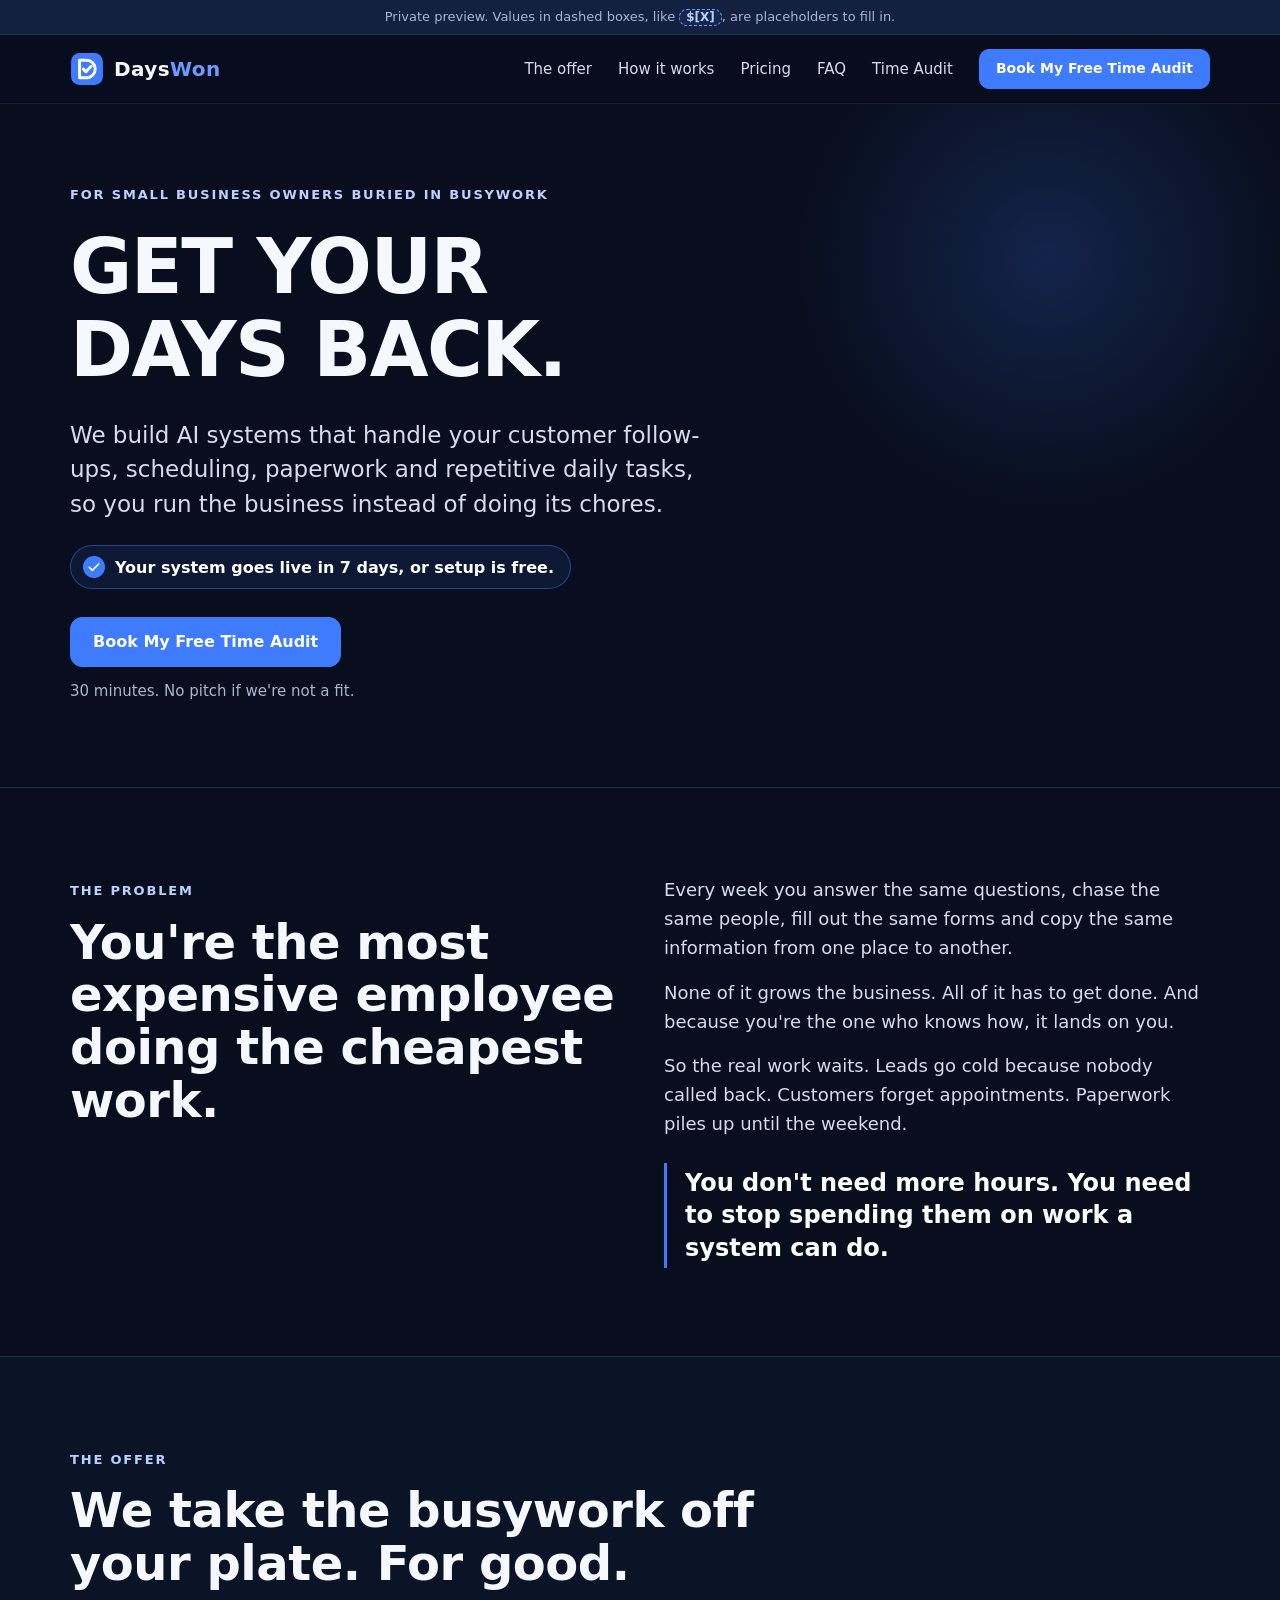
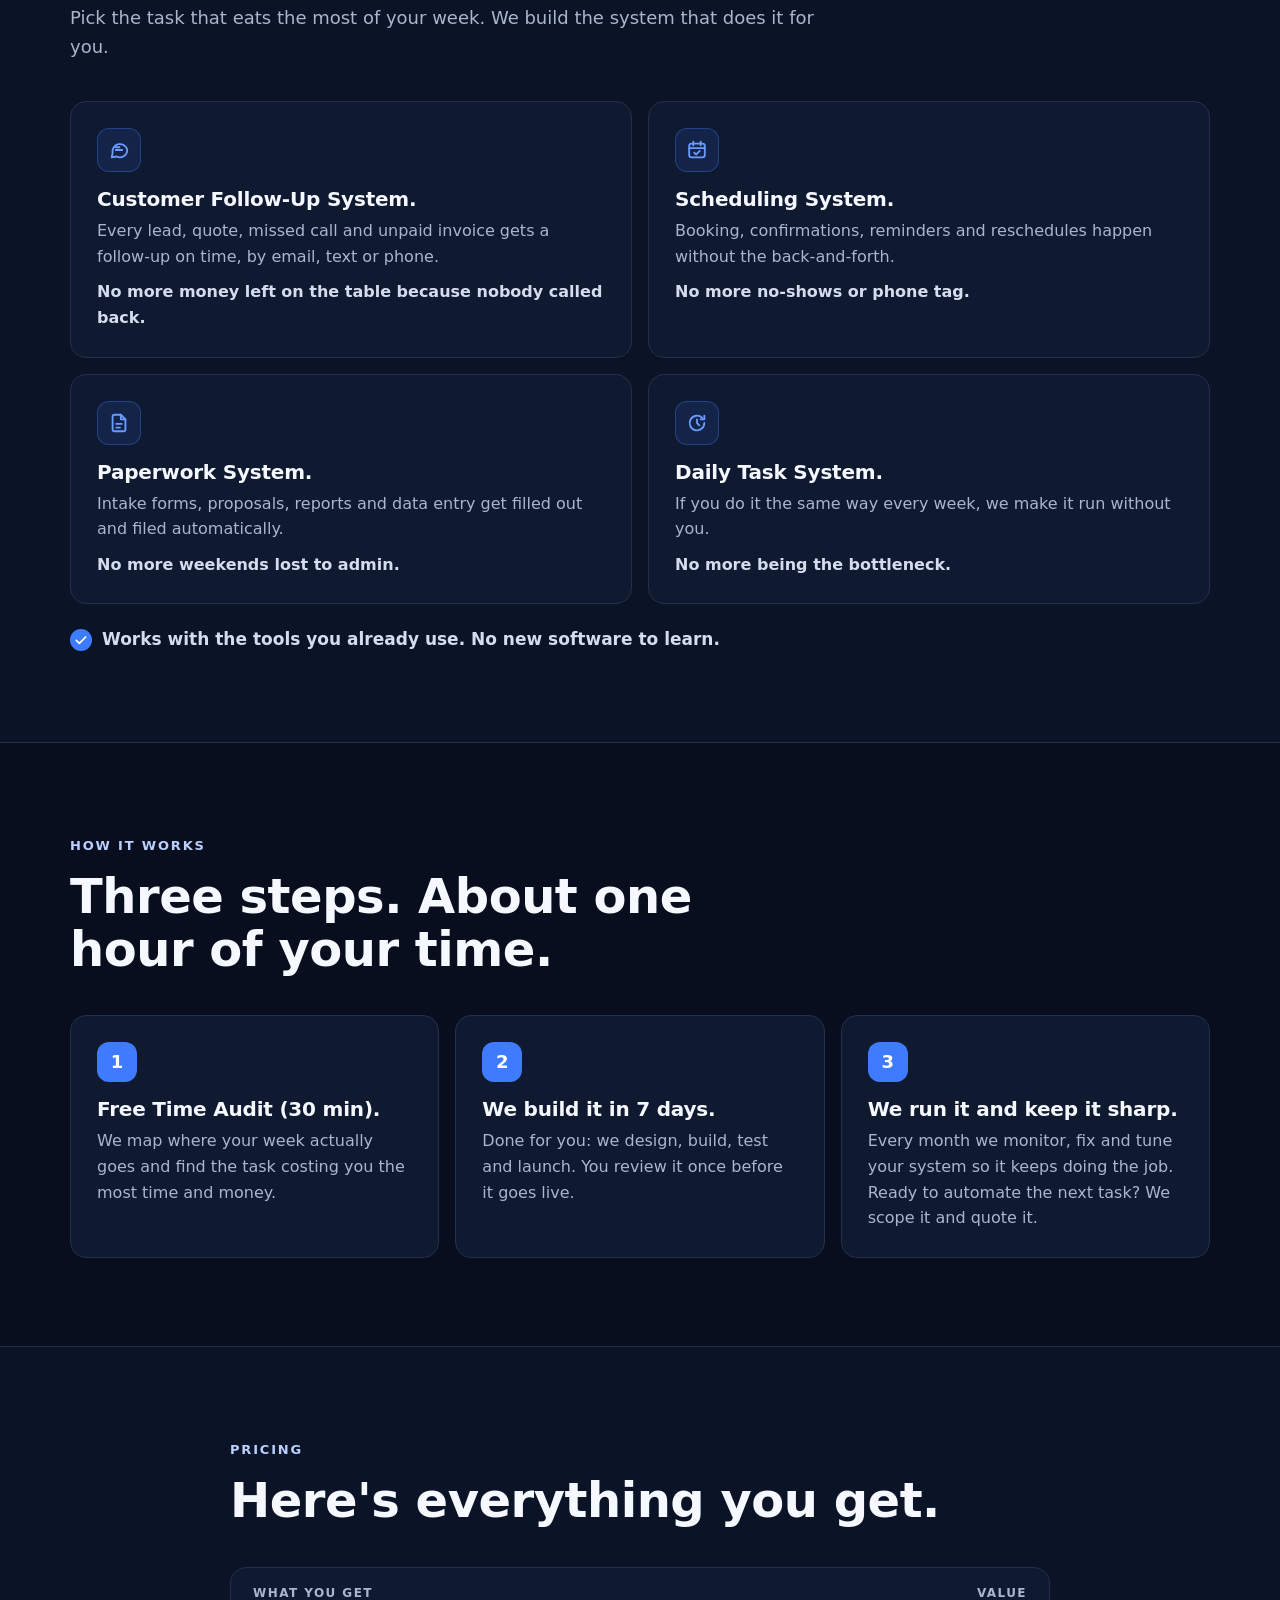
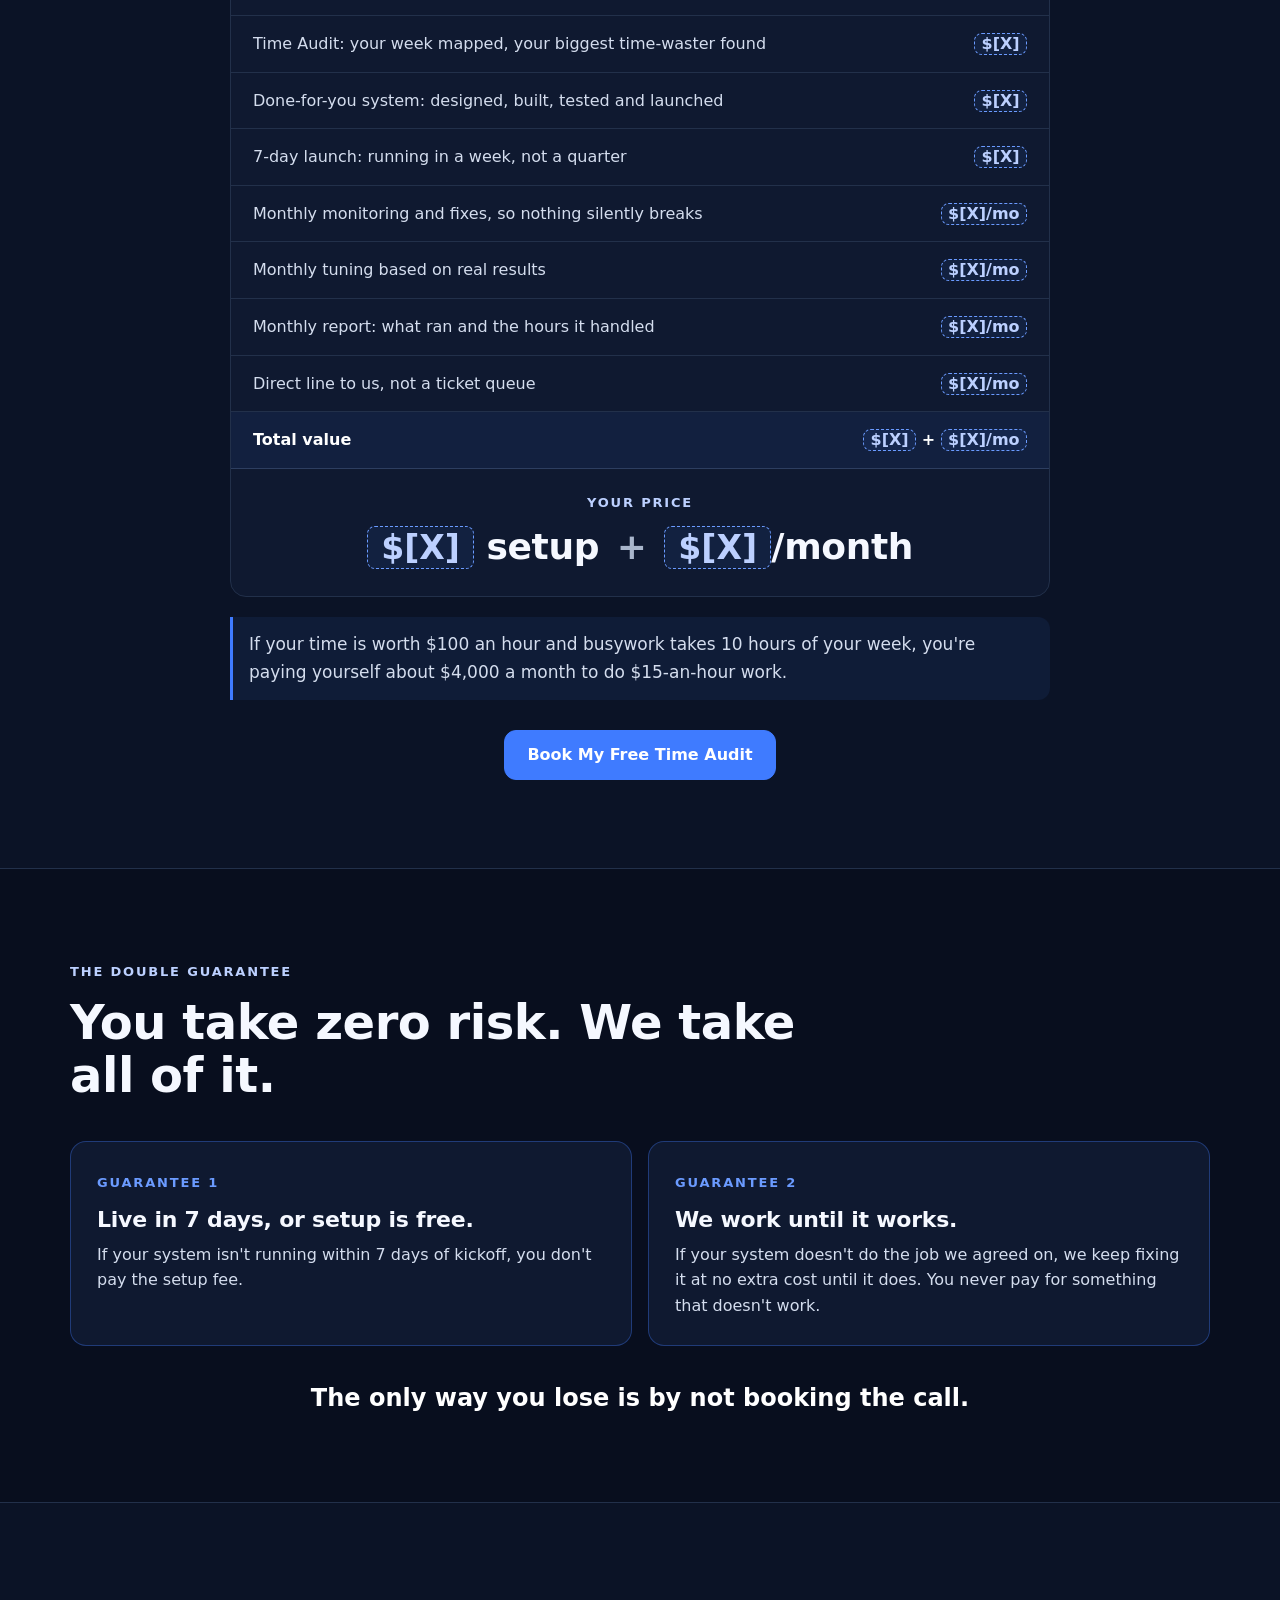
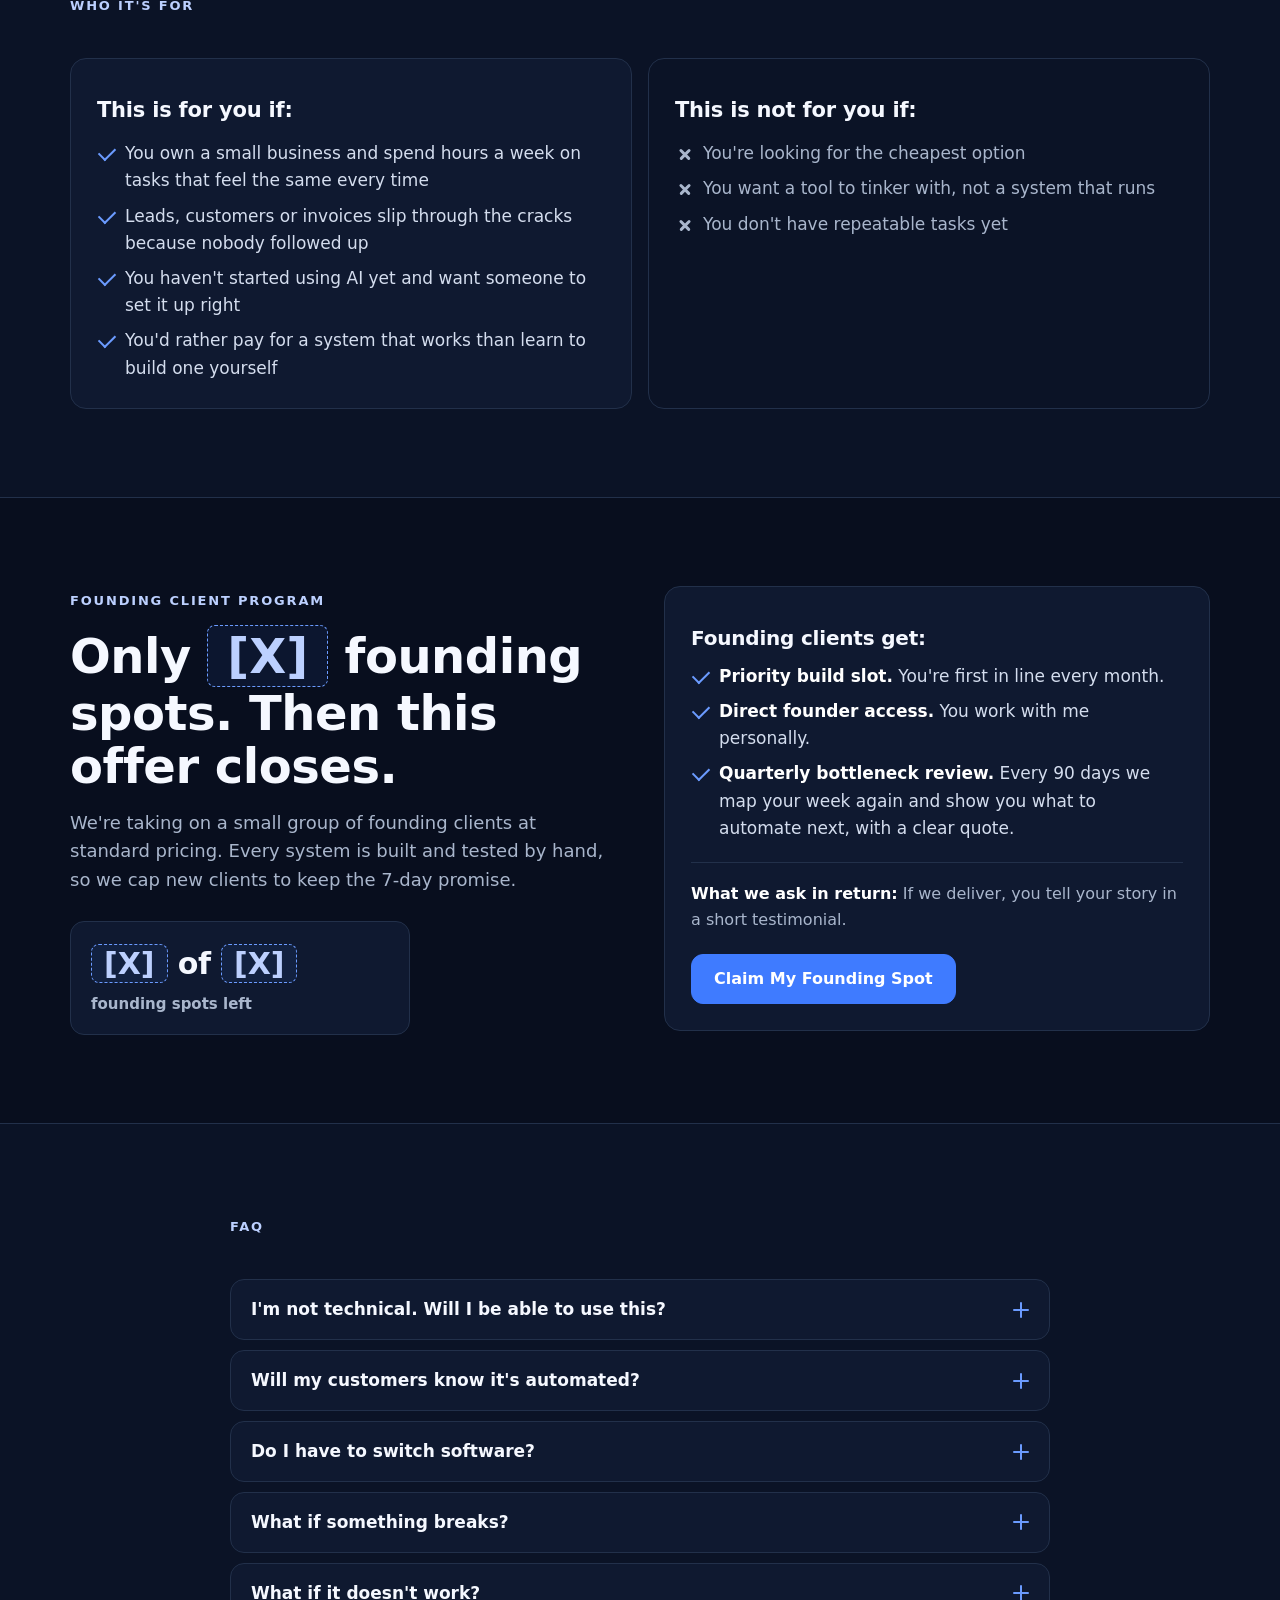
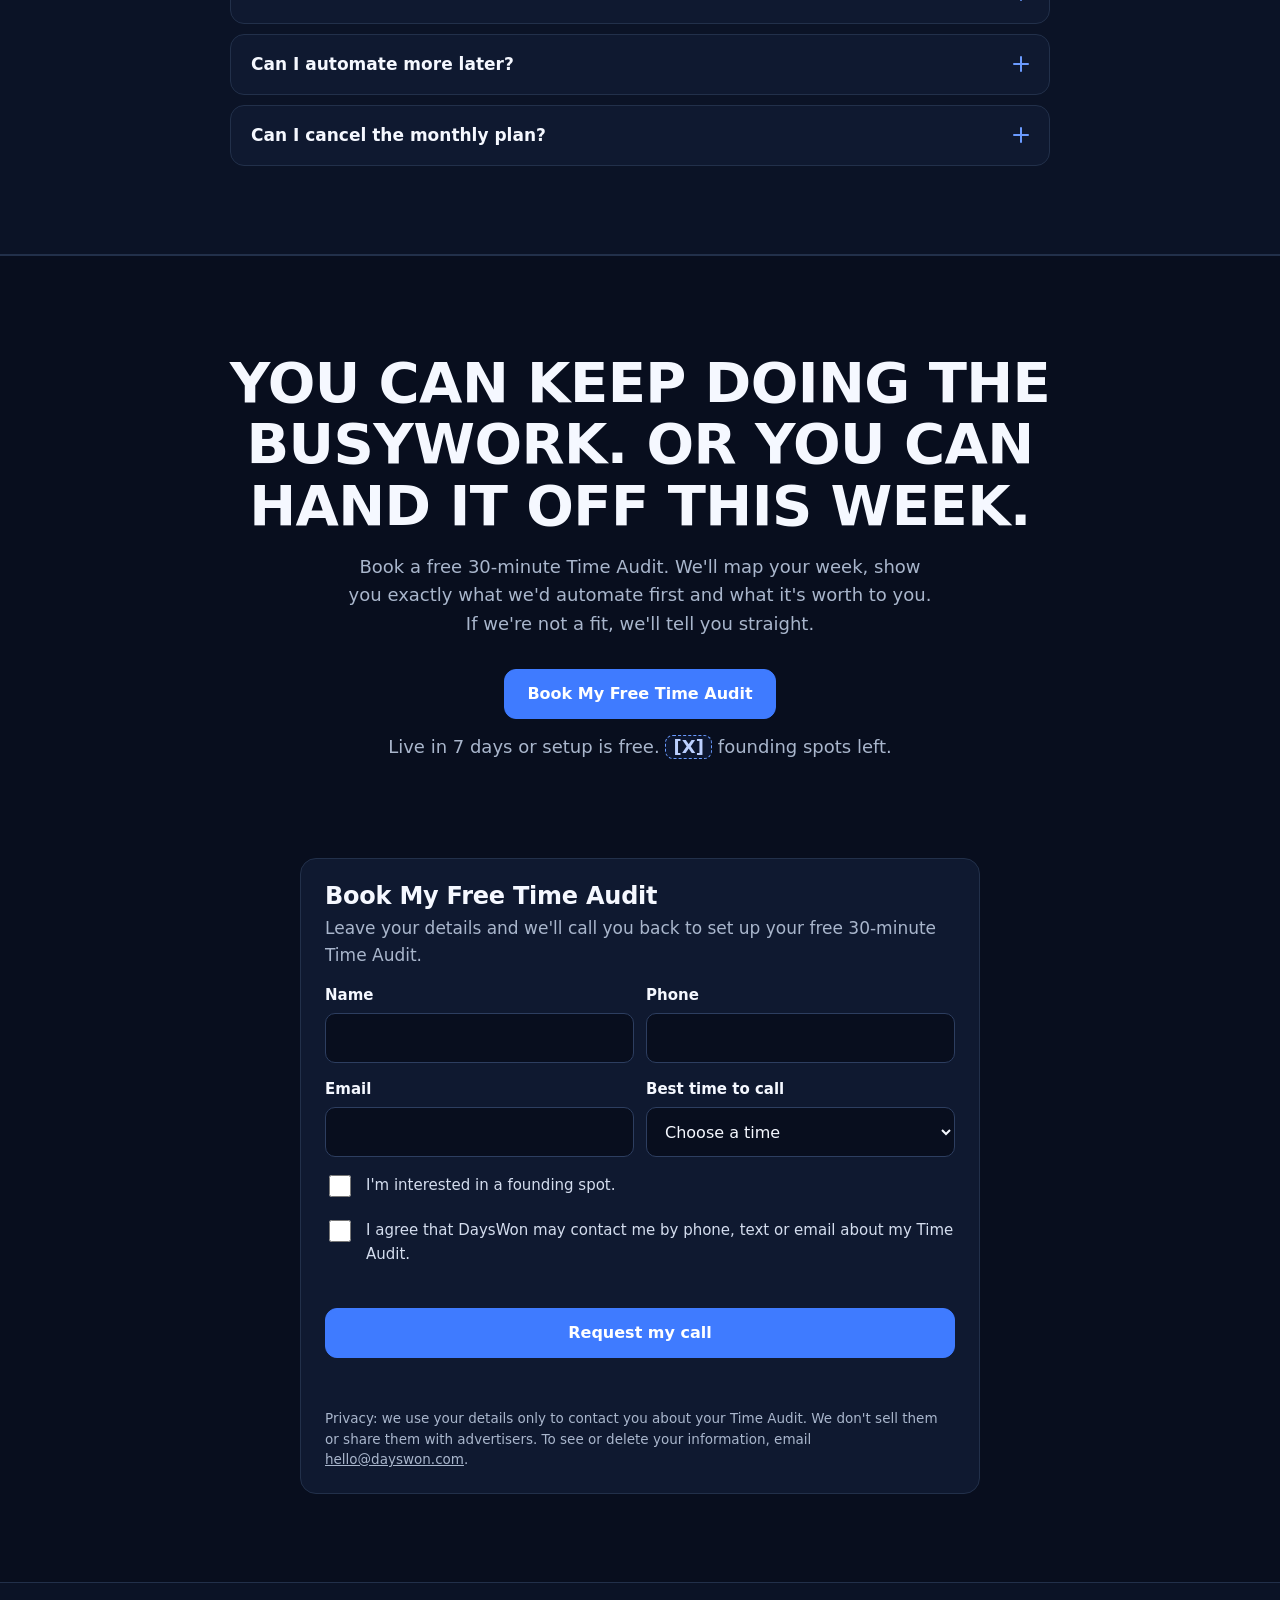
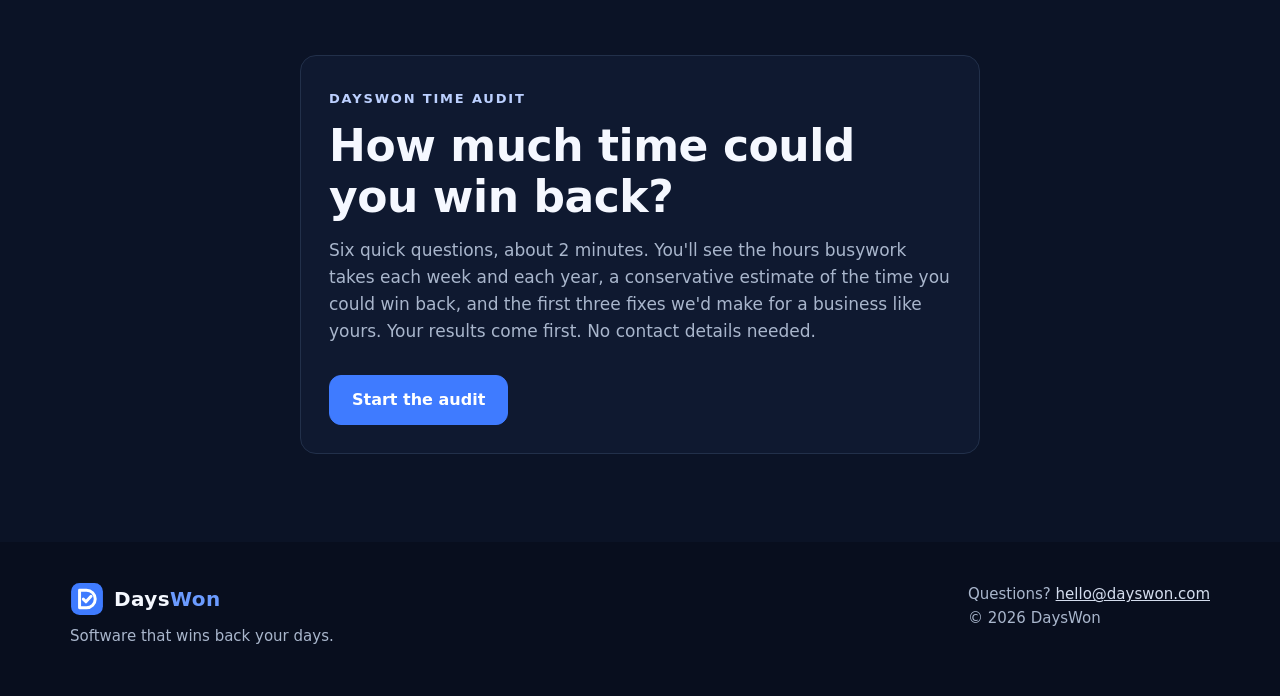
==== commit 23b4d8d0: "Offer page: embed the working Time Audit at the end (audit.js gets an opt-in embed mode; /time-audit" ====
--- a/offer/index.html
+++ b/offer/index.html
@@ -23,15 +23,15 @@
 <link rel="icon" href="../favicon.svg" type="image/svg+xml">
 <link rel="icon" href="../favicon-32.png" sizes="32x32">
 <link rel="apple-touch-icon" href="../apple-touch-icon.png">
-<link rel="stylesheet" href="../styles.css?v=offer1">
-<link rel="stylesheet" href="offer.css?v=offer1">
+<link rel="stylesheet" href="../styles.css?v=offer2">
+<link rel="stylesheet" href="offer.css?v=offer2">
 </head>
 <body class="offer">
 <a class="skip" href="#main">Skip to content</a>
 <div class="pv-bar" role="note">Private preview. Values in dashed boxes, like <span class="ph" title="Placeholder: fill in before publishing">$[X]</span>, are placeholders to fill in.</div>
 <header class="nav"><div class="wrap nav-in">
 <a class="brand" href="../" aria-label="DaysWon home"><svg viewBox="0 0 64 64" aria-hidden="true" focusable="false"><rect x="2" y="2" width="60" height="60" rx="16" fill="#3f7bff"/><path d="M18 15.5H31a16.5 16.5 0 0 1 0 33H18Z" fill="none" stroke="#fff" stroke-width="5.6" stroke-linejoin="round"/><path d="M25 32.3l5 5 9.6-10.4" fill="none" stroke="#fff" stroke-width="5.6" stroke-linecap="round" stroke-linejoin="round"/></svg><span>Days<em>Won</em></span></a>
-<nav class="nav-links" aria-label="Main"><a href="#offer">The offer</a><a href="#how">How it works</a><a href="#pricing">Pricing</a><a href="#faq">FAQ</a><a class="btn sm" href="#book" data-cta="audit" data-track="nav_cta_click"><span class="lg">Book My Free Time Audit</span><span class="xs">Book My Free Audit</span></a></nav>
+<nav class="nav-links" aria-label="Main"><a href="#offer">The offer</a><a href="#how">How it works</a><a href="#pricing">Pricing</a><a href="#faq">FAQ</a><a href="#time-audit">Time Audit</a><a class="btn sm" href="#book" data-cta="audit" data-track="nav_cta_click"><span class="lg">Book My Free Time Audit</span><span class="xs">Book My Free Audit</span></a></nav>
 </div></header>
 <main id="main">
 
@@ -213,13 +213,13 @@
 <form class="lead o-form" id="bookForm" novalidate>
 <h2 id="book-h" tabindex="-1">Book My Free Time Audit</h2>
 <p class="muted">Leave your details and we'll call you back to set up your free 30-minute Time Audit.</p>
-<div class="two"><div class="fld"><label for="f_name">Name</label><input id="f_name" name="name" autocomplete="name" required maxlength="120"></div>
-<div class="fld"><label for="f_phone">Phone</label><input id="f_phone" name="phone" type="tel" autocomplete="tel" required maxlength="40"></div></div>
-<div class="two"><div class="fld"><label for="f_email">Email</label><input id="f_email" name="email" type="email" autocomplete="email" required maxlength="200"></div>
-<div class="fld"><label for="f_time">Best time to call</label><select id="f_time" name="bestTime" required><option value="">Choose a time</option><option>Morning (9-12)</option><option>Midday (12-2)</option><option>Afternoon (2-5)</option><option>Evening (5-7)</option><option>Any time</option></select></div></div>
-<label class="consent founding-opt"><input type="checkbox" name="founding" id="f_founding"><span>I'm interested in a founding spot.</span></label>
-<div class="hp" aria-hidden="true"><label for="f_website">Website</label><input id="f_website" name="website" tabindex="-1" autocomplete="off"></div>
-<label class="consent"><input type="checkbox" name="consent" id="f_consent" required><span>I agree that DaysWon may contact me by phone, text or email about my Time Audit.</span></label>
+<div class="two"><div class="fld"><label for="b_name">Name</label><input id="b_name" name="name" autocomplete="name" required maxlength="120"></div>
+<div class="fld"><label for="b_phone">Phone</label><input id="b_phone" name="phone" type="tel" autocomplete="tel" required maxlength="40"></div></div>
+<div class="two"><div class="fld"><label for="b_email">Email</label><input id="b_email" name="email" type="email" autocomplete="email" required maxlength="200"></div>
+<div class="fld"><label for="b_time">Best time to call</label><select id="b_time" name="bestTime" required><option value="">Choose a time</option><option>Morning (9-12)</option><option>Midday (12-2)</option><option>Afternoon (2-5)</option><option>Evening (5-7)</option><option>Any time</option></select></div></div>
+<label class="consent founding-opt"><input type="checkbox" name="founding" id="b_founding"><span>I'm interested in a founding spot.</span></label>
+<div class="hp" aria-hidden="true"><label for="b_website">Website</label><input id="b_website" name="website" tabindex="-1" autocomplete="off"></div>
+<label class="consent"><input type="checkbox" name="consent" id="b_consent" required><span>I agree that DaysWon may contact me by phone, text or email about my Time Audit.</span></label>
 <p class="err" id="bookErr" role="alert"></p>
 <button class="btn" type="submit" id="bookSubmit" style="width:100%;margin-top:4px">Request my call</button>
 <p class="status" id="bookStatus" role="status"></p>
@@ -228,13 +228,10 @@
 </div>
 </section>
 
-<section class="quiz-band" id="quiz" aria-labelledby="quiz-h">
-<div class="wrap quiz-in">
-<div>
-<h2 id="quiz-h">Not sure where your hours go?</h2>
-<p>Take the 2-minute Time Audit and see your weekly and yearly hours, from your own answers.</p>
-</div>
-<a class="btn ghost" href="../time-audit/" data-track="offer_quiz_click">Take the 2-minute Time Audit</a>
+<section class="section quiz-sec" id="time-audit" aria-label="Time Audit">
+<div class="audit-shell" id="audit">
+<noscript><p class="intro-card">The Time Audit needs JavaScript. You can also email <a href="mailto:hello@dayswon.com">hello@dayswon.com</a> and tell us where your week goes.</p></noscript>
+<div id="app" data-embed="1" data-share-url="../time-audit/" aria-live="polite"></div>
 </div>
 </section>
 
@@ -244,6 +241,7 @@
 <div><p>Questions? <a href="mailto:hello@dayswon.com">hello@dayswon.com</a></p><p>© <span data-year>2026</span> DaysWon</p></div>
 </div></footer>
 <script src="../track.js"></script>
-<script src="offer.js?v=offer1"></script>
+<script src="offer.js?v=offer2"></script>
+<script src="../time-audit/audit.js?v=offer2"></script>
 </body>
 </html>
--- a/offer/offer.css
+++ b/offer/offer.css
@@ -98,10 +98,9 @@
 .o-form{max-width:680px;margin:0 auto}
 .o-form h2{outline:none}
 .founding-opt{margin-top:16px}
-/* quiz lead-in */
-.quiz-band{border-top:1px solid var(--line);border-bottom:1px solid var(--line);background:var(--bg2);padding:44px 0}
-.quiz-in{display:flex;justify-content:space-between;align-items:center;gap:20px 32px;flex-wrap:wrap}
-.quiz-in h2{font-size:clamp(24px,3vw,32px)}
-.quiz-in p{color:var(--muted);margin-top:8px;max-width:52ch}
-@media (max-width:560px){.quiz-in .btn{width:100%}.section{padding:68px 0}.o-hero{padding:56px 0 64px}.final{padding:72px 0 56px}}
+/* embedded Time Audit (../time-audit/audit.js in embed mode) */
+.quiz-sec{background:var(--bg2);border-top:1px solid var(--line);border-bottom:0;padding:72px 0 88px}
+.quiz-sec .audit-shell{scroll-margin-top:84px}
+.quiz-sec .intro-card h2{font-size:clamp(30px,6vw,44px);margin:10px 0 14px}
+@media (max-width:560px){.section{padding:68px 0}.o-hero{padding:56px 0 64px}.final{padding:72px 0 56px}}
 .price-v .nw{white-space:nowrap}
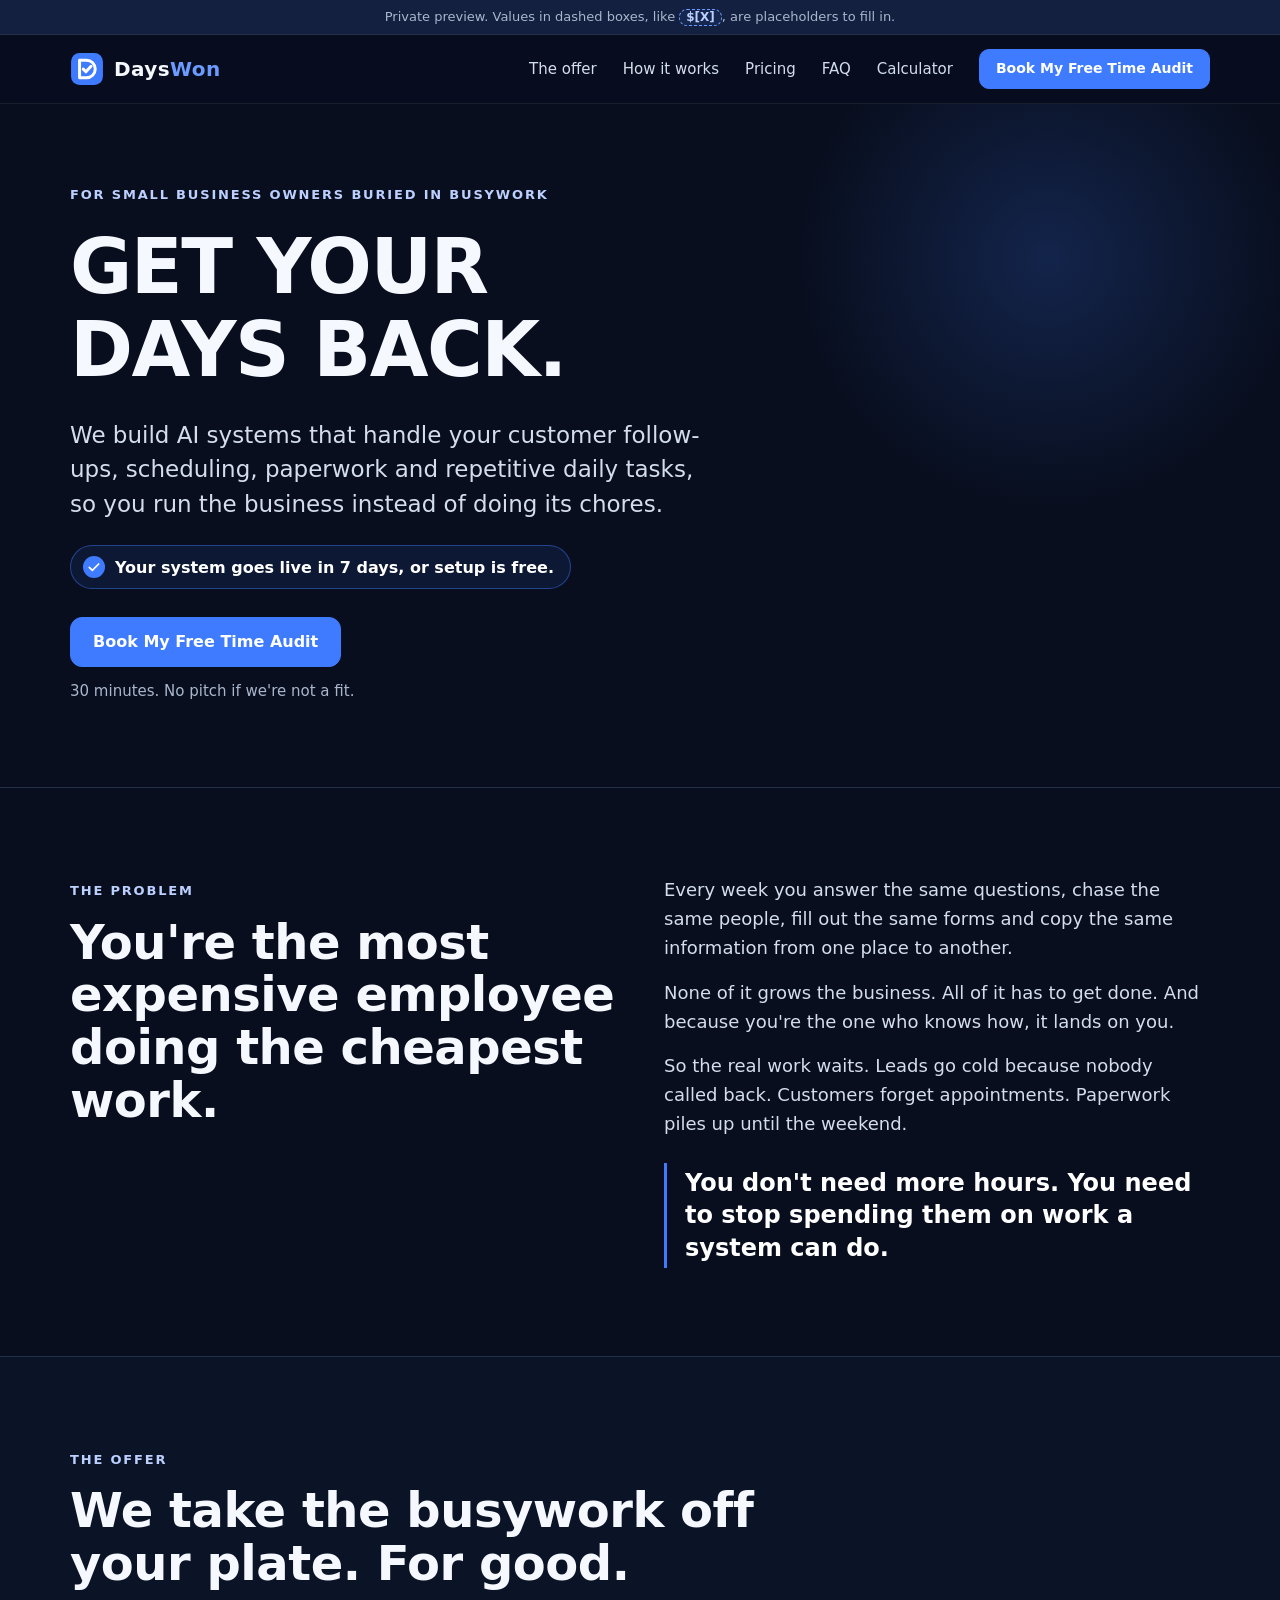
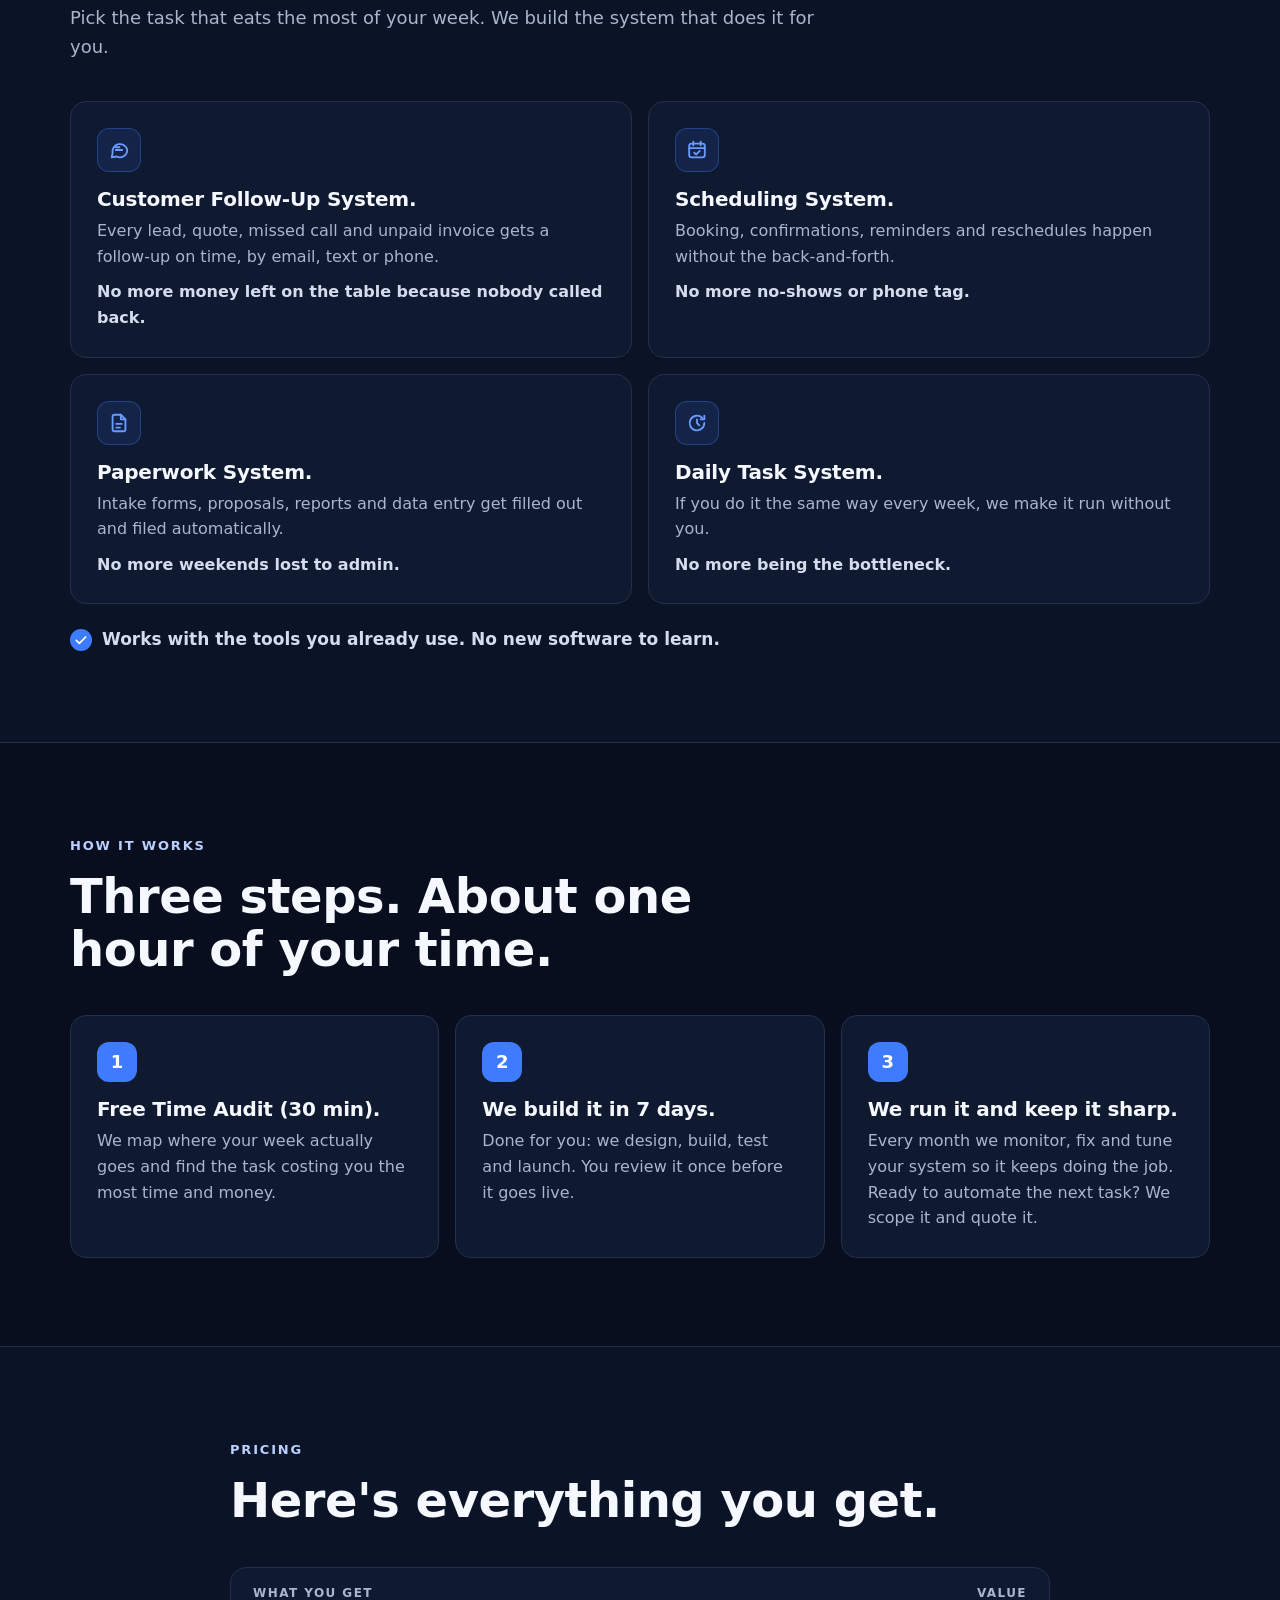
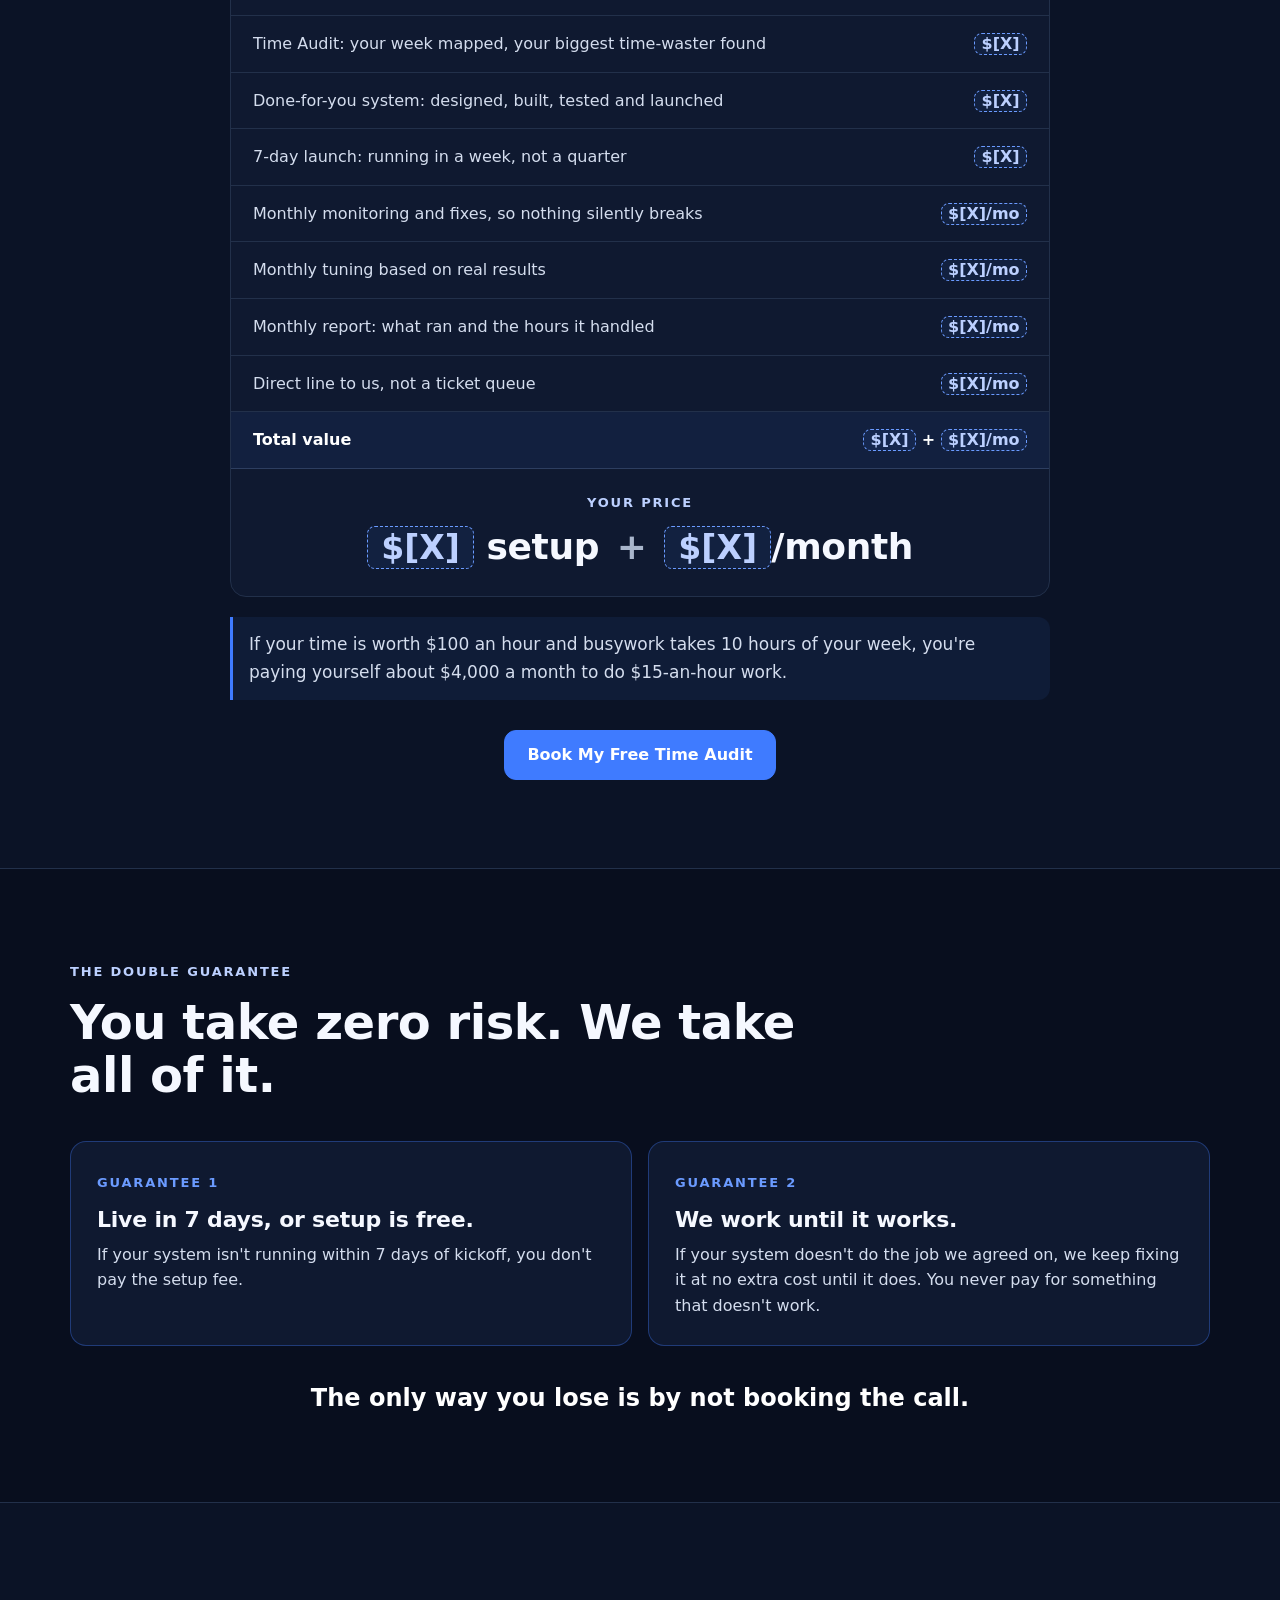
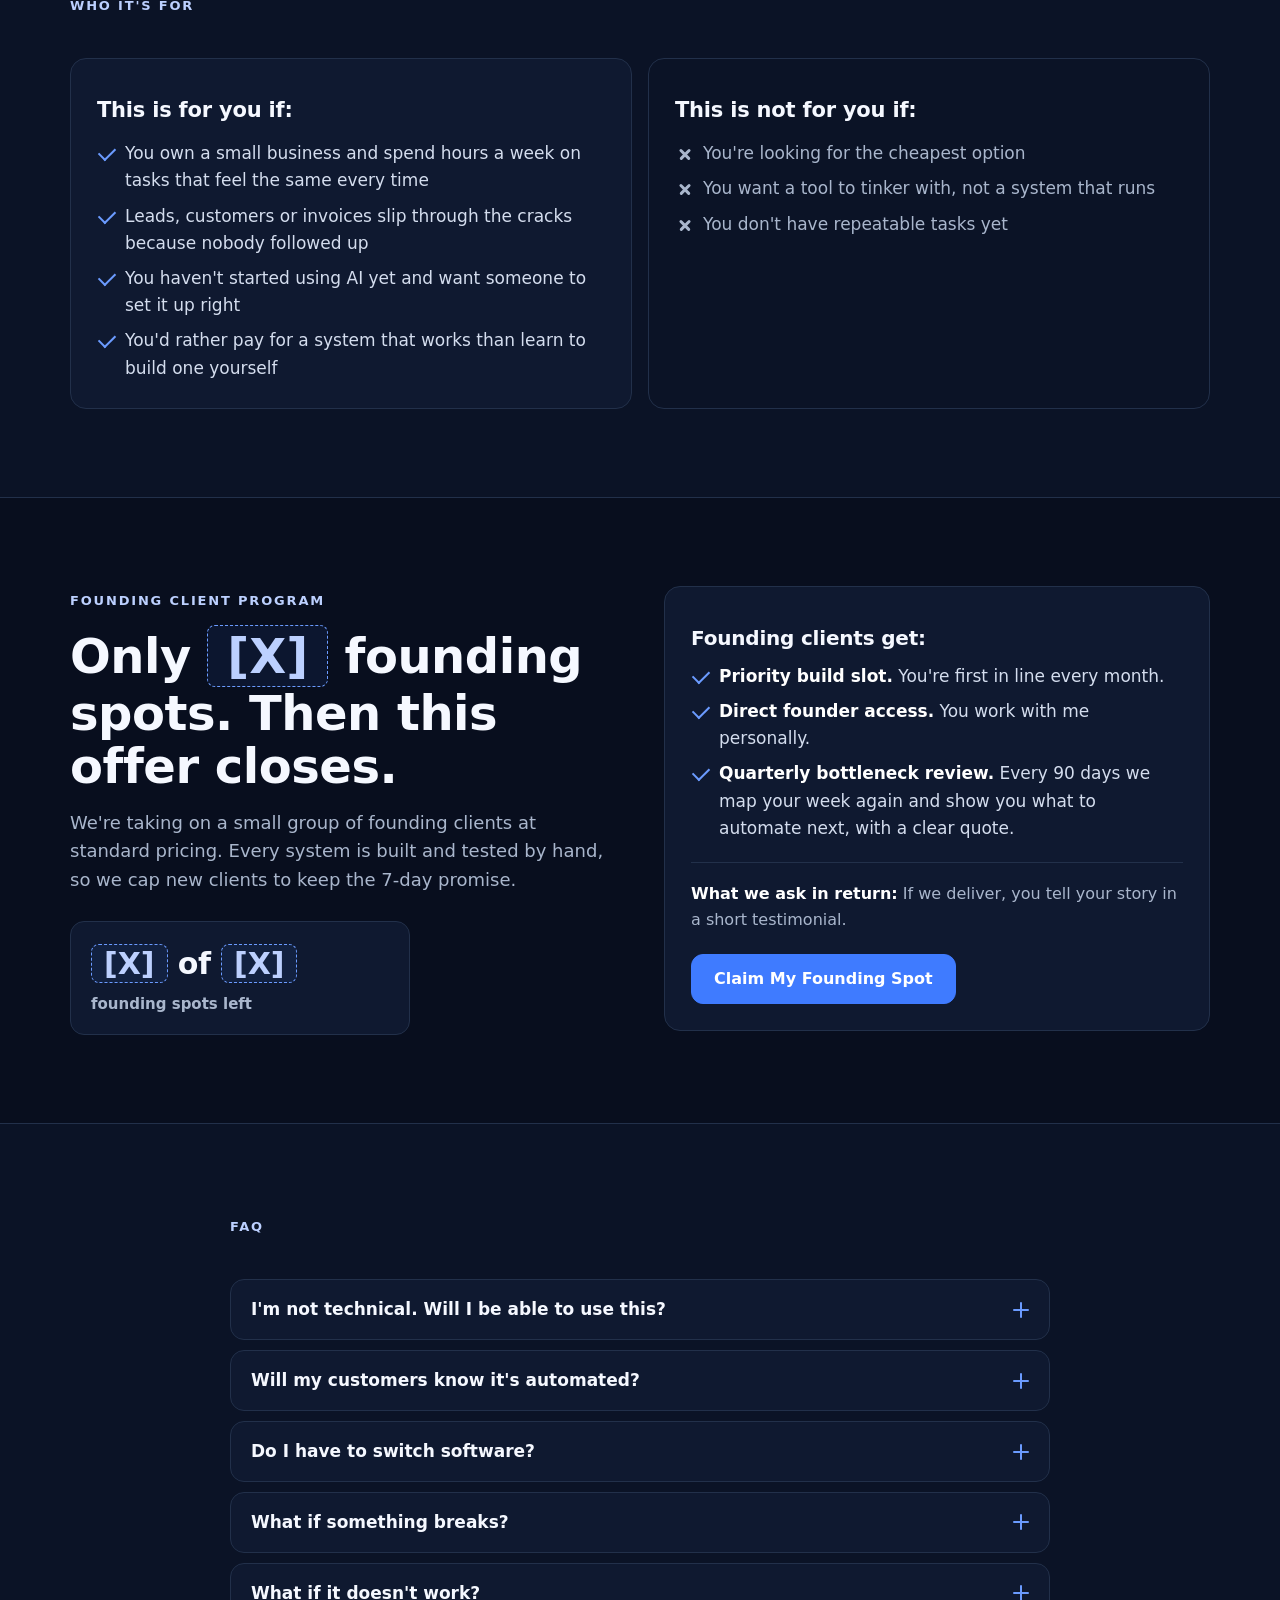
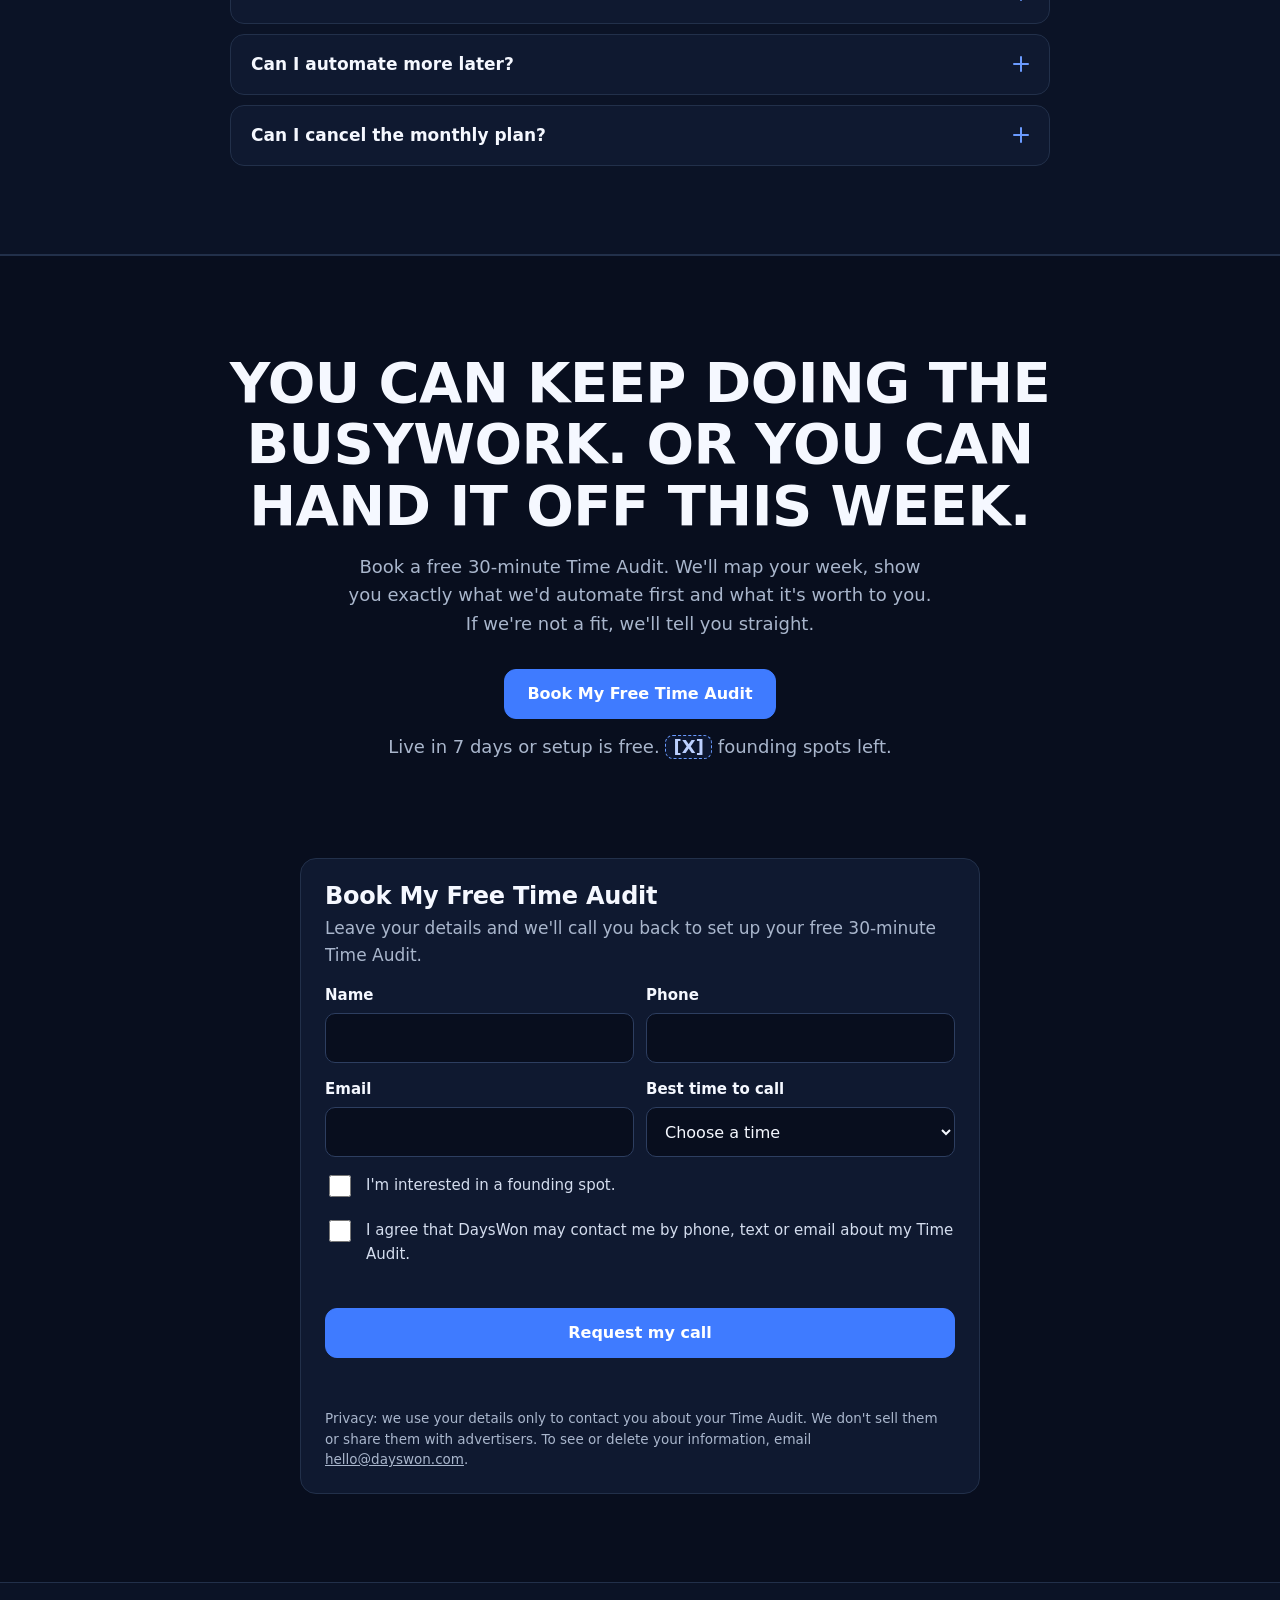
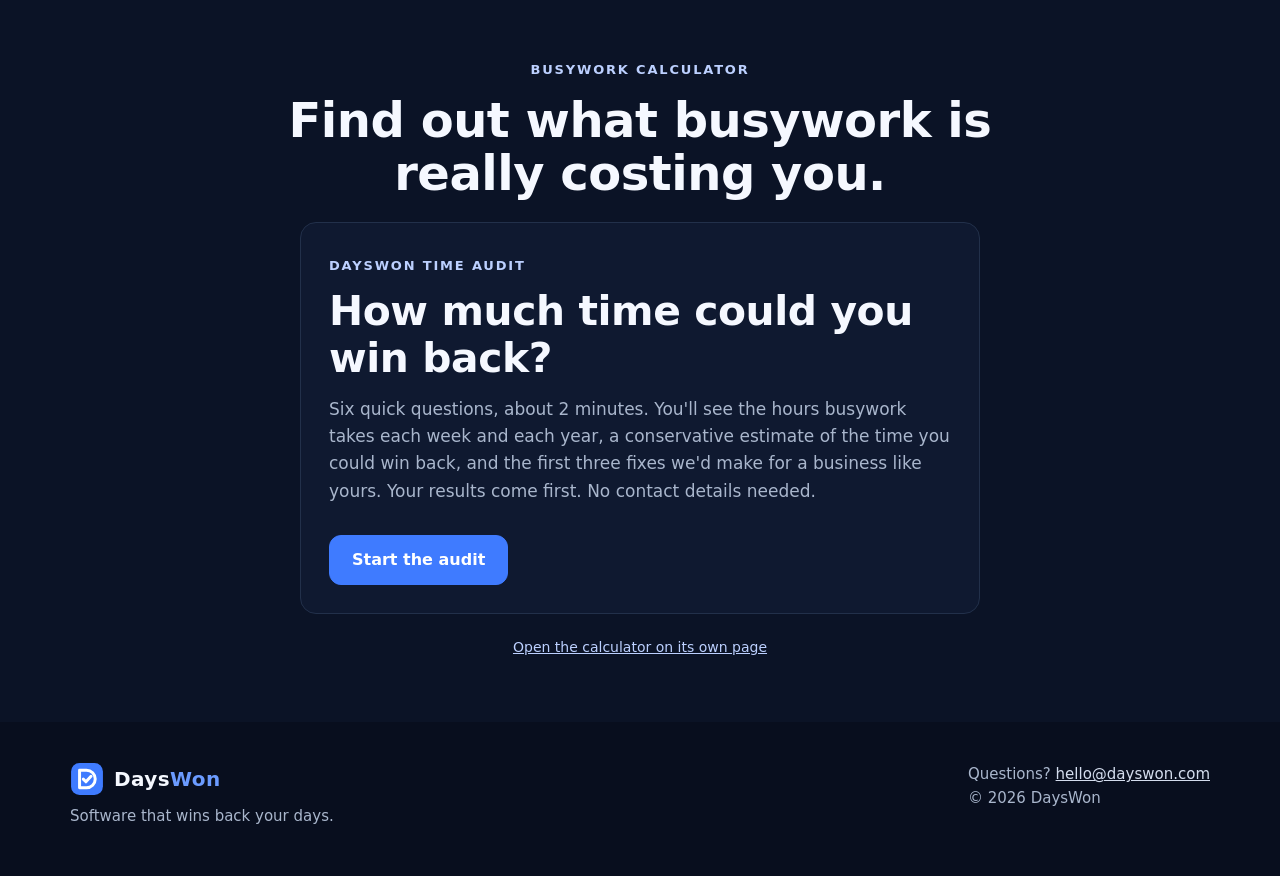
==== commit 1047f58a: "Offer page: show the Busywork Calculator via an iframe of ../time-audit/ (no audit.js dependency)" ====
--- a/offer/index.html
+++ b/offer/index.html
@@ -23,15 +23,15 @@
 <link rel="icon" href="../favicon.svg" type="image/svg+xml">
 <link rel="icon" href="../favicon-32.png" sizes="32x32">
 <link rel="apple-touch-icon" href="../apple-touch-icon.png">
-<link rel="stylesheet" href="../styles.css?v=offer2">
-<link rel="stylesheet" href="offer.css?v=offer2">
+<link rel="stylesheet" href="../styles.css?v=offer3">
+<link rel="stylesheet" href="offer.css?v=offer3">
 </head>
 <body class="offer">
 <a class="skip" href="#main">Skip to content</a>
 <div class="pv-bar" role="note">Private preview. Values in dashed boxes, like <span class="ph" title="Placeholder: fill in before publishing">$[X]</span>, are placeholders to fill in.</div>
 <header class="nav"><div class="wrap nav-in">
 <a class="brand" href="../" aria-label="DaysWon home"><svg viewBox="0 0 64 64" aria-hidden="true" focusable="false"><rect x="2" y="2" width="60" height="60" rx="16" fill="#3f7bff"/><path d="M18 15.5H31a16.5 16.5 0 0 1 0 33H18Z" fill="none" stroke="#fff" stroke-width="5.6" stroke-linejoin="round"/><path d="M25 32.3l5 5 9.6-10.4" fill="none" stroke="#fff" stroke-width="5.6" stroke-linecap="round" stroke-linejoin="round"/></svg><span>Days<em>Won</em></span></a>
-<nav class="nav-links" aria-label="Main"><a href="#offer">The offer</a><a href="#how">How it works</a><a href="#pricing">Pricing</a><a href="#faq">FAQ</a><a href="#time-audit">Time Audit</a><a class="btn sm" href="#book" data-cta="audit" data-track="nav_cta_click"><span class="lg">Book My Free Time Audit</span><span class="xs">Book My Free Audit</span></a></nav>
+<nav class="nav-links" aria-label="Main"><a href="#offer">The offer</a><a href="#how">How it works</a><a href="#pricing">Pricing</a><a href="#faq">FAQ</a><a href="#calculator">Calculator</a><a class="btn sm" href="#book" data-cta="audit" data-track="nav_cta_click"><span class="lg">Book My Free Time Audit</span><span class="xs">Book My Free Audit</span></a></nav>
 </div></header>
 <main id="main">
 
@@ -228,10 +228,16 @@
 </div>
 </section>
 
-<section class="section quiz-sec" id="time-audit" aria-label="Time Audit">
-<div class="audit-shell" id="audit">
-<noscript><p class="intro-card">The Time Audit needs JavaScript. You can also email <a href="mailto:hello@dayswon.com">hello@dayswon.com</a> and tell us where your week goes.</p></noscript>
-<div id="app" data-embed="1" data-share-url="../time-audit/" aria-live="polite"></div>
+<section class="section quiz-sec" id="calculator" aria-labelledby="calc-h">
+<div class="wrap">
+<div class="head calc-head">
+<span class="eyebrow">Busywork Calculator</span>
+<h2 id="calc-h">Find out what busywork is really costing you.</h2>
+</div>
+<div class="calc-frame-wrap">
+<iframe id="calcFrame" class="calc-frame" src="../time-audit/?from=offer" title="Busywork Calculator" loading="lazy"></iframe>
+</div>
+<p class="calc-alt"><a href="../time-audit/">Open the calculator on its own page</a></p>
 </div>
 </section>
 
@@ -241,7 +247,6 @@
 <div><p>Questions? <a href="mailto:hello@dayswon.com">hello@dayswon.com</a></p><p>© <span data-year>2026</span> DaysWon</p></div>
 </div></footer>
 <script src="../track.js"></script>
-<script src="offer.js?v=offer2"></script>
-<script src="../time-audit/audit.js?v=offer2"></script>
+<script src="offer.js?v=offer3"></script>
 </body>
 </html>
--- a/offer/offer.css
+++ b/offer/offer.css
@@ -98,9 +98,12 @@
 .o-form{max-width:680px;margin:0 auto}
 .o-form h2{outline:none}
 .founding-opt{margin-top:16px}
-/* embedded Time Audit (../time-audit/audit.js in embed mode) */
-.quiz-sec{background:var(--bg2);border-top:1px solid var(--line);border-bottom:0;padding:72px 0 88px}
-.quiz-sec .audit-shell{scroll-margin-top:84px}
-.quiz-sec .intro-card h2{font-size:clamp(30px,6vw,44px);margin:10px 0 14px}
+/* Busywork Calculator: ../time-audit/ in a same-origin iframe, sized to its content by offer.js */
+.quiz-sec{background:var(--bg2);border-top:1px solid var(--line);border-bottom:0;padding:72px 0 64px}
+.calc-head{text-align:center;margin:0 auto 18px}
+.calc-frame-wrap{width:min(680px,100%);margin:0 auto}
+.calc-frame{display:block;width:100%;height:900px;border:0;background:var(--bg2)}
+.calc-alt{text-align:center;margin-top:10px;font-size:14px;color:var(--muted)}
+.calc-alt a{color:var(--blue-ink)}
 @media (max-width:560px){.section{padding:68px 0}.o-hero{padding:56px 0 64px}.final{padding:72px 0 56px}}
 .price-v .nw{white-space:nowrap}
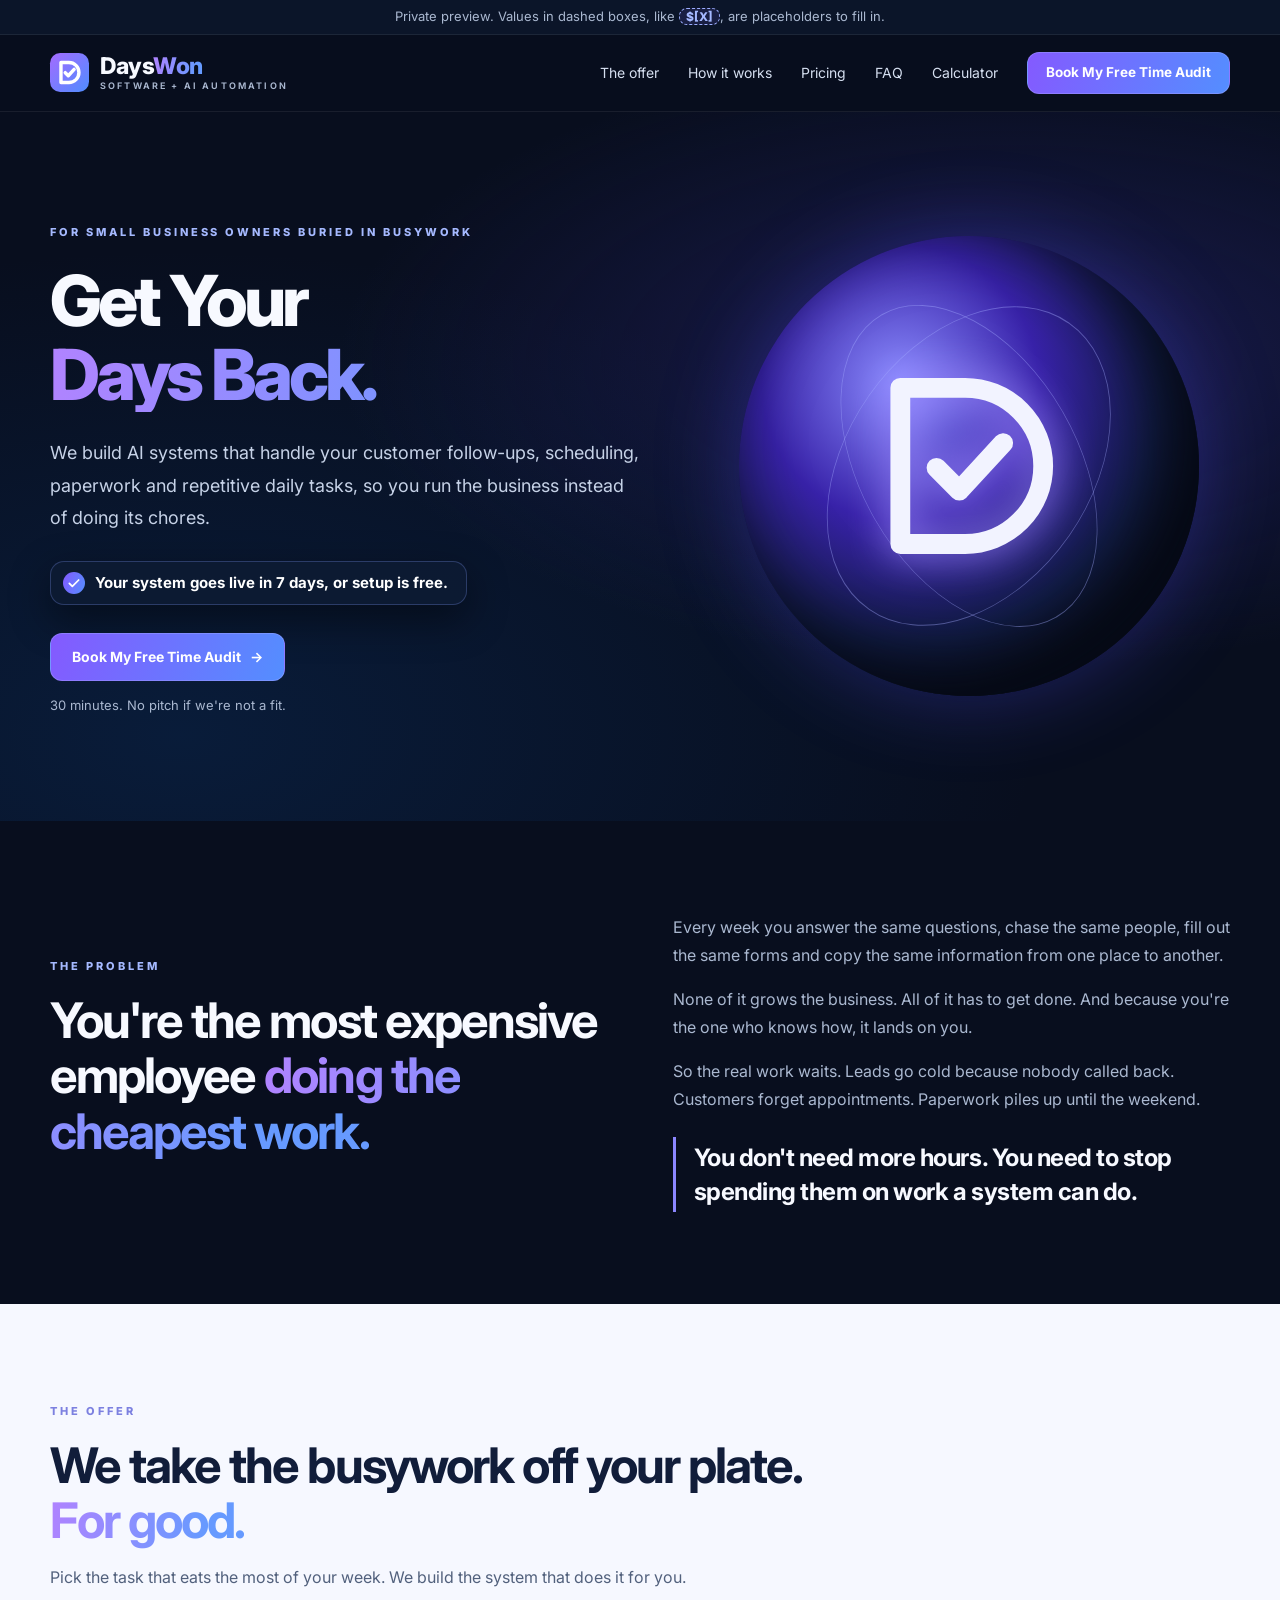
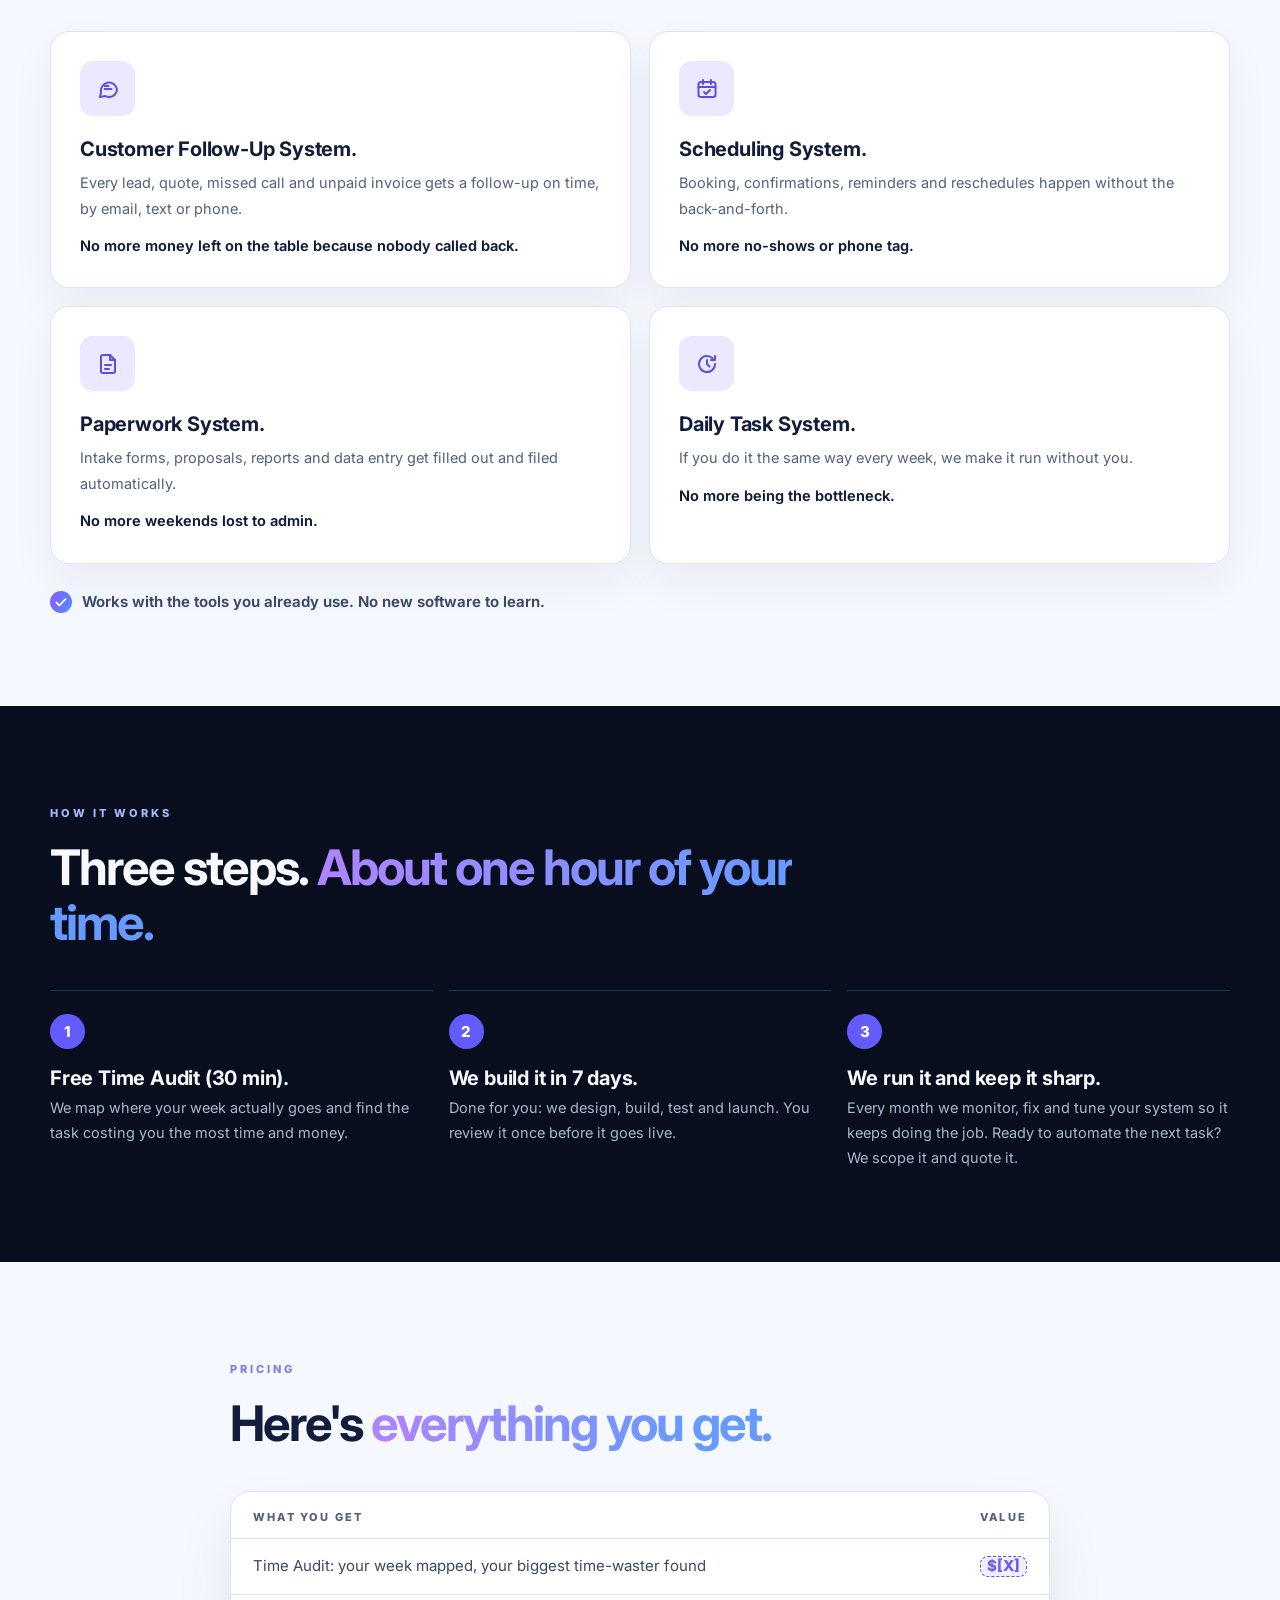
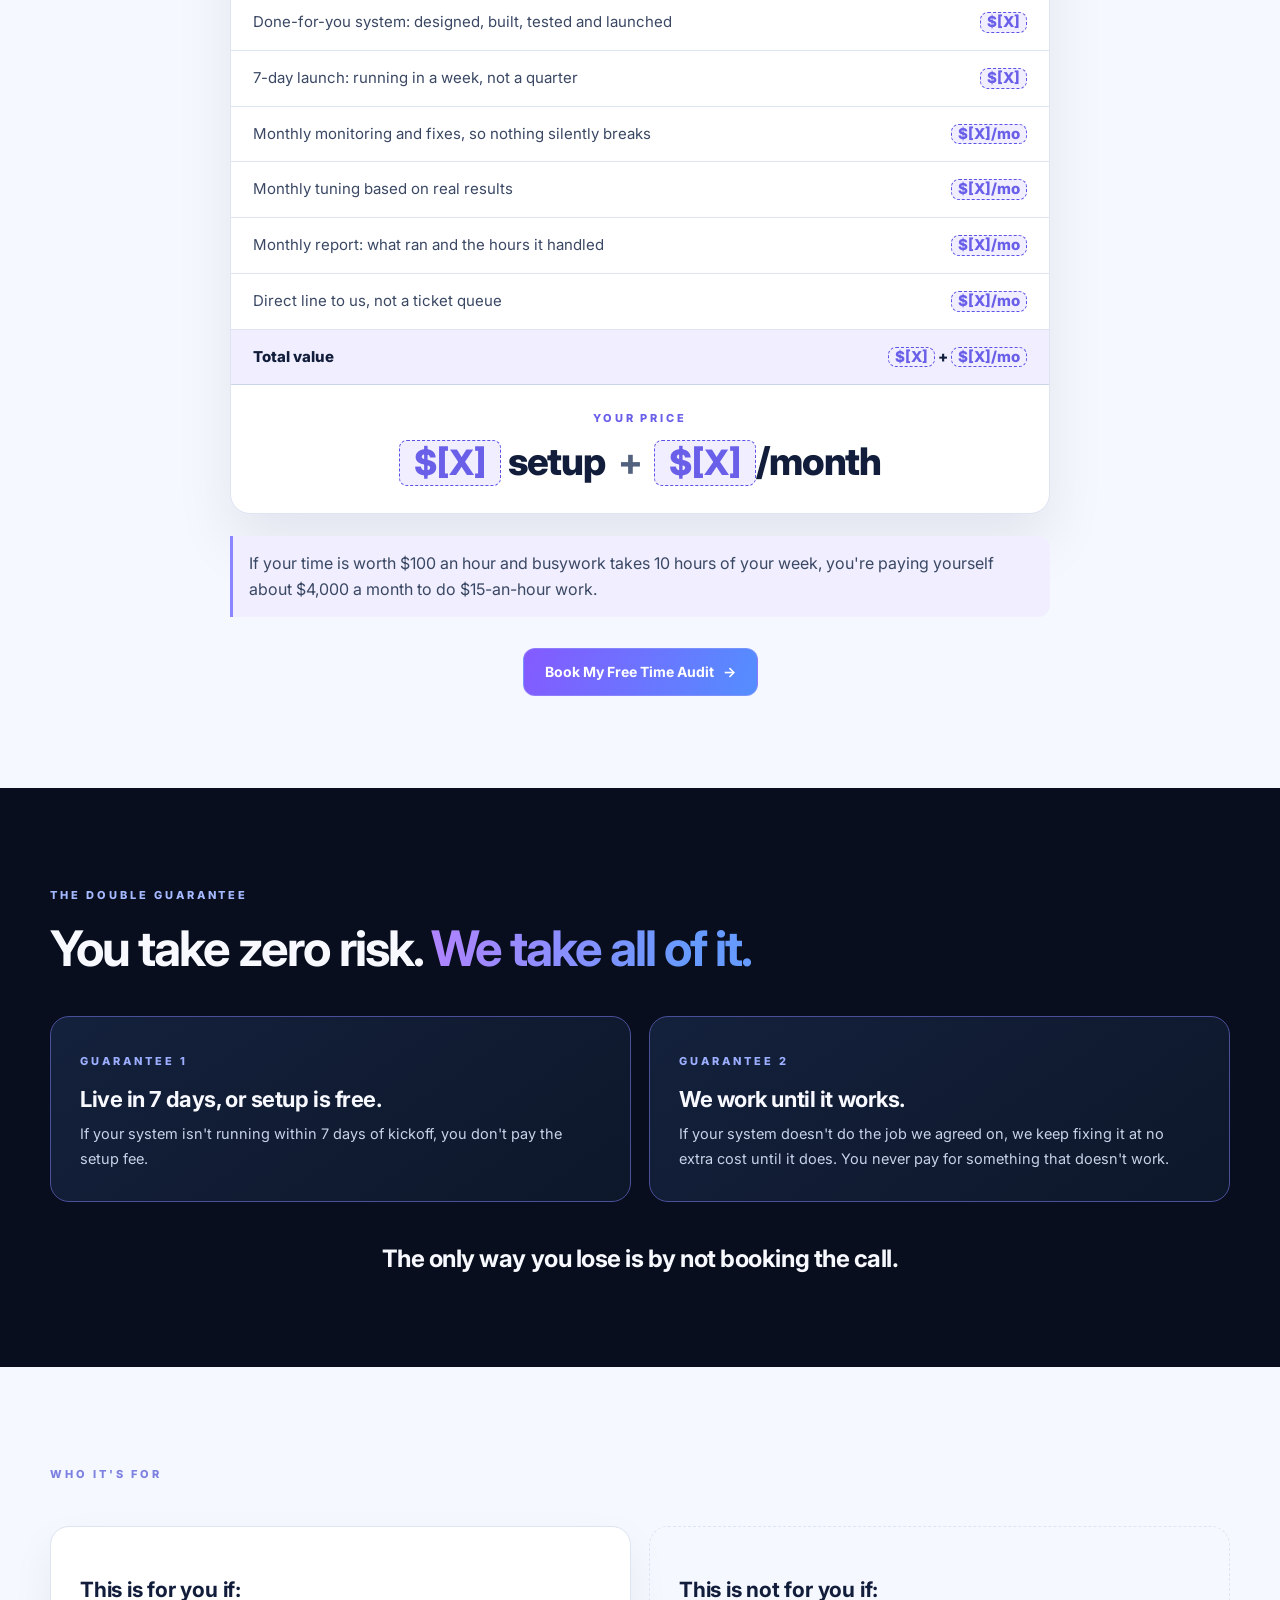
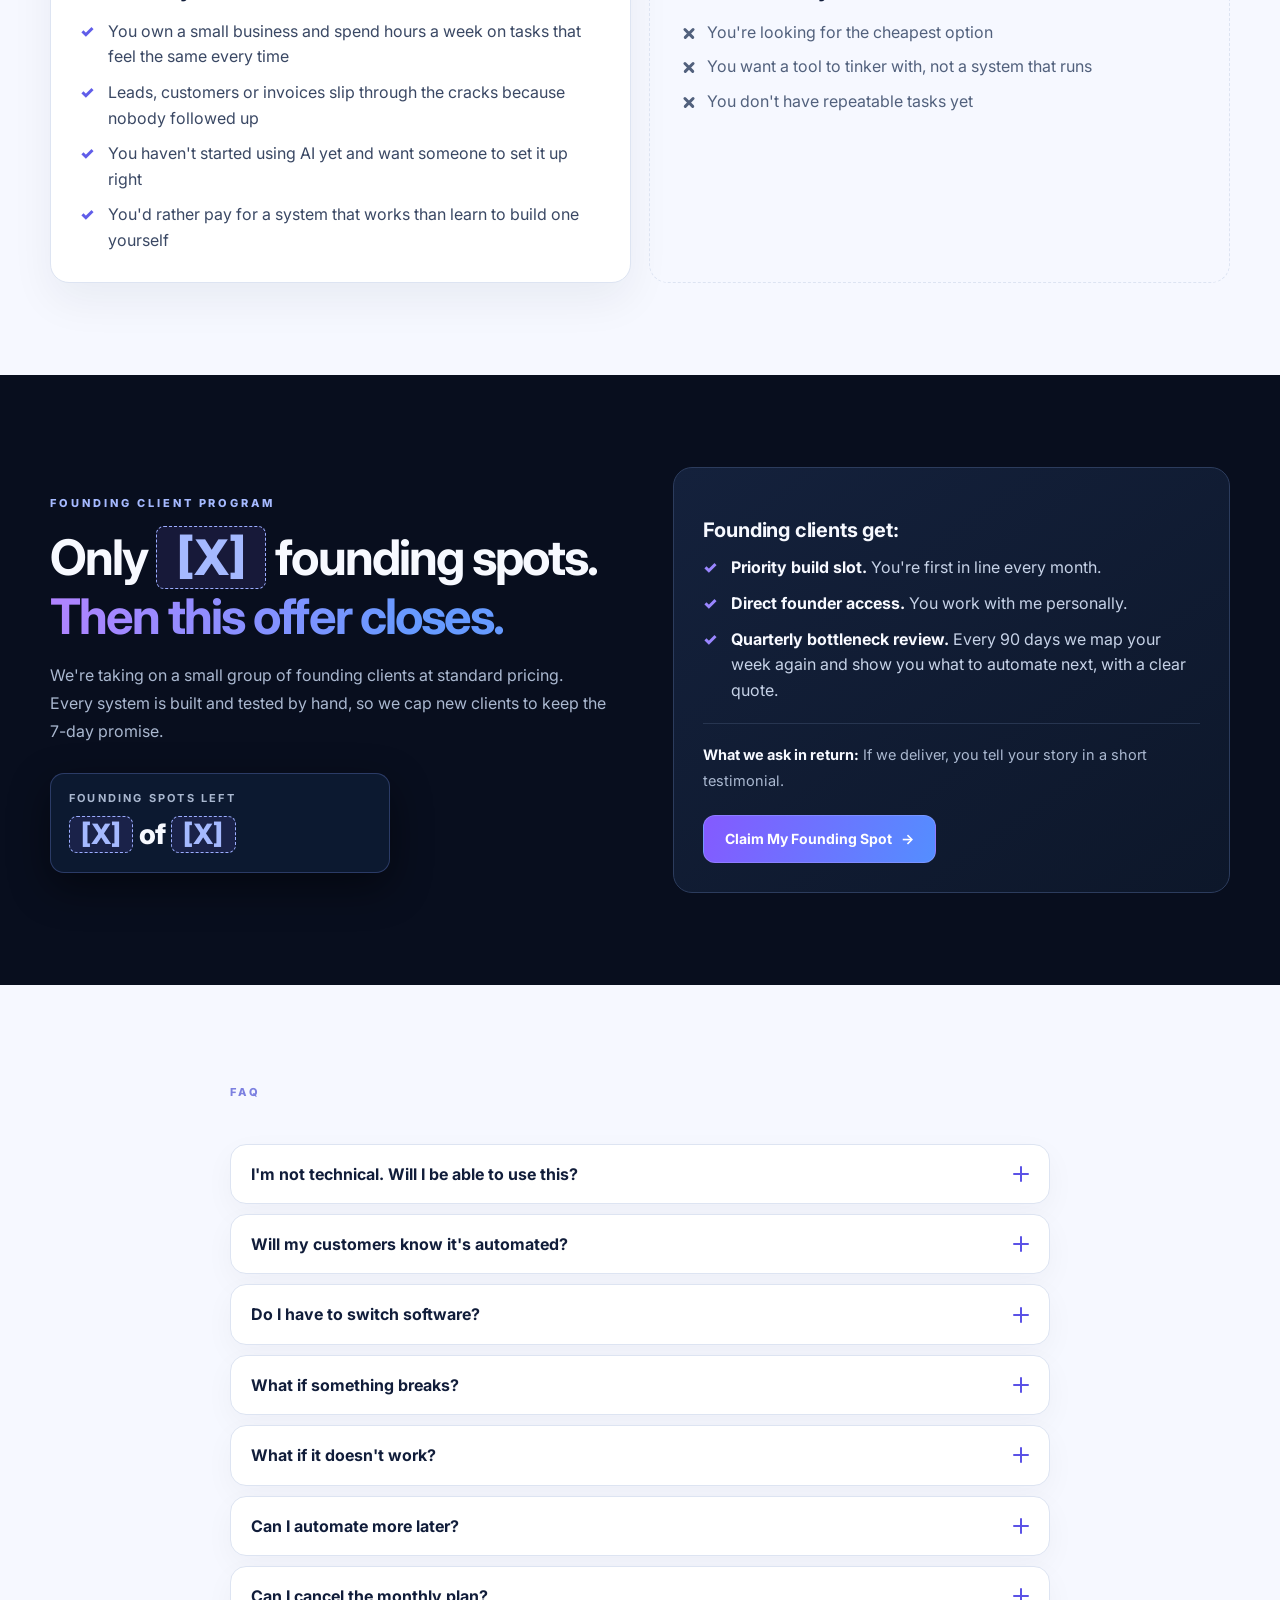
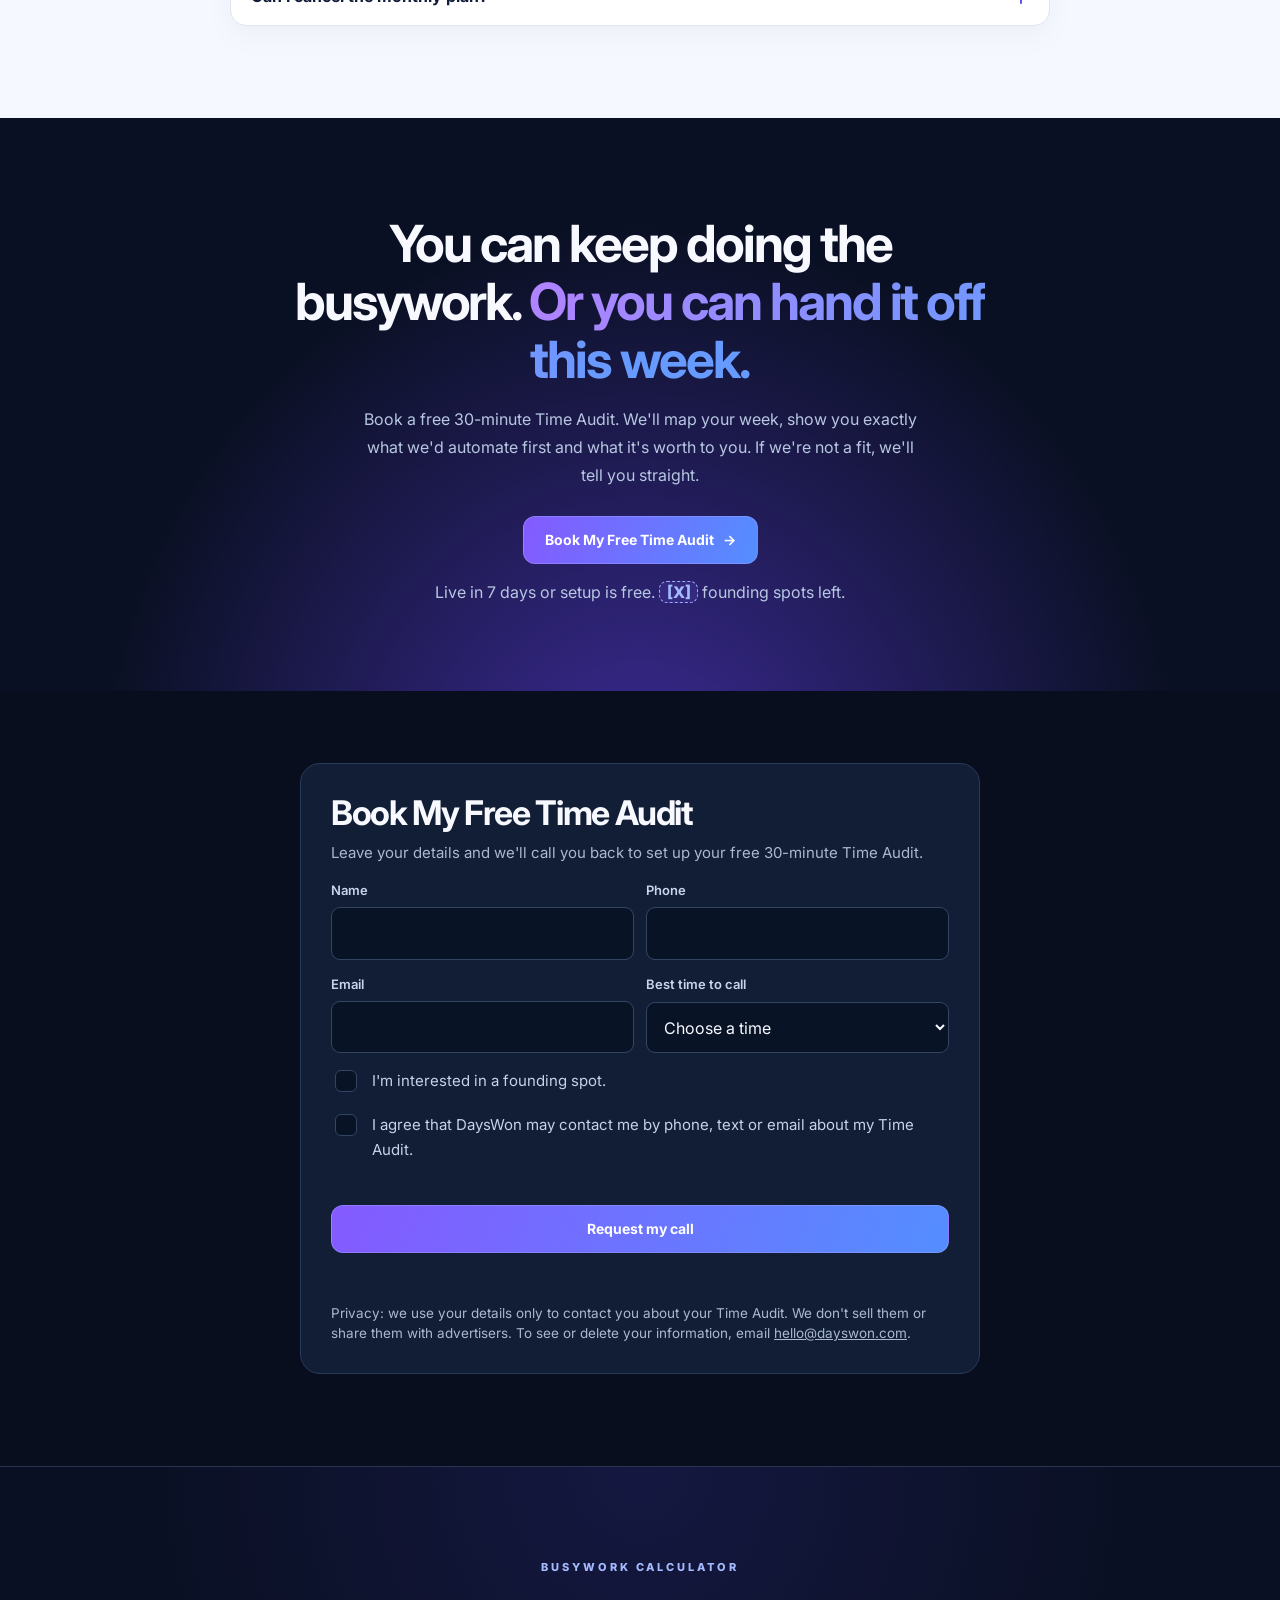
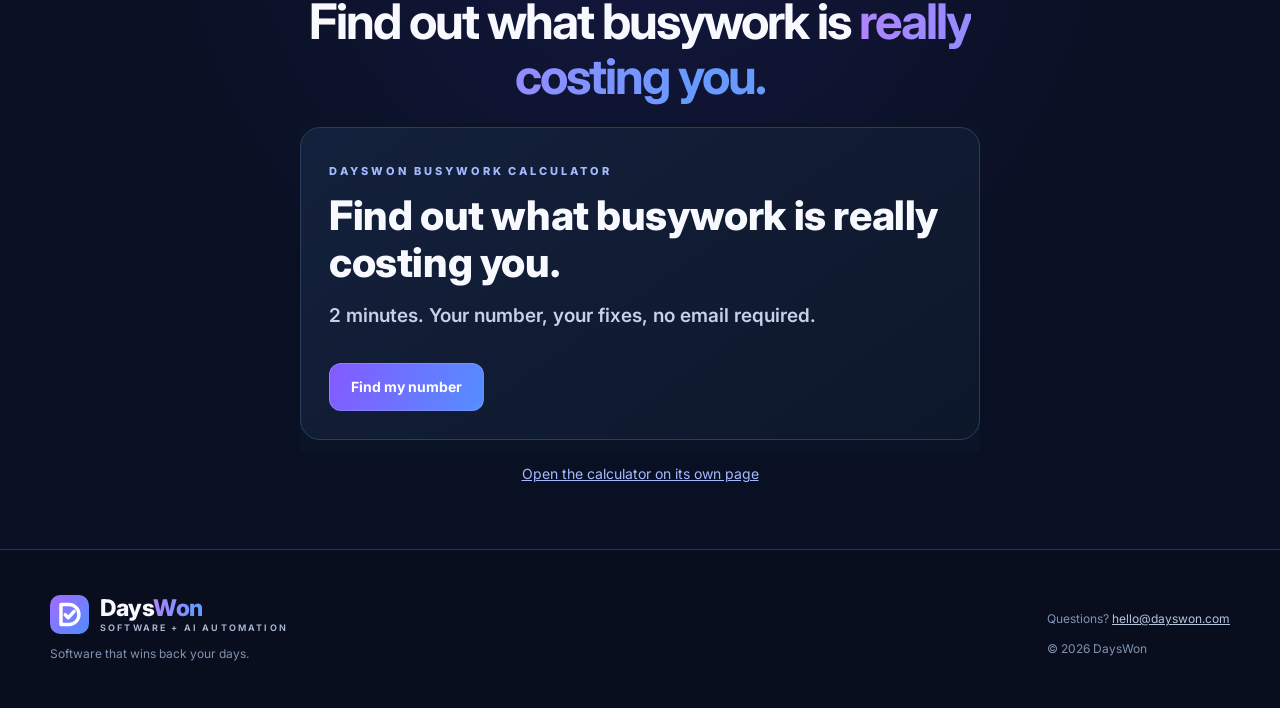
==== commit 8bb33be5: "Restyle preview homepage + offer page to match live dayswon.com (Inter, violet-blue gradient buttons" ====
--- a/offer/index.html
+++ b/offer/index.html
@@ -23,8 +23,10 @@
 <link rel="icon" href="../favicon.svg" type="image/svg+xml">
 <link rel="icon" href="../favicon-32.png" sizes="32x32">
 <link rel="apple-touch-icon" href="../apple-touch-icon.png">
-<link rel="stylesheet" href="../styles.css?v=offer3">
-<link rel="stylesheet" href="offer.css?v=offer3">
+<link rel="preconnect" href="https://fonts.googleapis.com">
+<link rel="preconnect" href="https://fonts.gstatic.com" crossorigin>
+<link rel="stylesheet" href="../styles.css?v=20261026dw">
+<link rel="stylesheet" href="offer.css?v=20261026dw">
 </head>
 <body class="offer">
 <a class="skip" href="#main">Skip to content</a>
@@ -36,13 +38,16 @@
 <main id="main">
 
 <section class="hero o-hero" aria-labelledby="hero-h">
-<div class="wrap">
+<div class="wrap hero-grid">
+<div>
 <span class="eyebrow">For small business owners buried in busywork</span>
-<h1 id="hero-h">Get Your Days Back.</h1>
+<h1 id="hero-h">Get Your <span class="gradient">Days Back.</span></h1>
 <p class="lead-sub">We build AI systems that handle your customer follow-ups, scheduling, paperwork and repetitive daily tasks, so you run the business instead of doing its chores.</p>
 <p class="g-line"><svg viewBox="0 0 24 24" aria-hidden="true" focusable="false"><path d="M5 12.5l4.5 4.5L19 7.5" fill="none" stroke="currentColor" stroke-width="2.6" stroke-linecap="round" stroke-linejoin="round"/></svg><span>Your system goes live in 7 days, or setup is free.</span></p>
-<div class="actions"><a class="btn" href="#book" data-cta="audit" data-track="hero_cta_click">Book My Free Time Audit</a></div>
+<div class="actions"><a class="btn go" href="#book" data-cta="audit" data-track="hero_cta_click">Book My Free Time Audit</a></div>
 <p class="under">30 minutes. No pitch if we're not a fit.</p>
+</div>
+<div class="visual" aria-hidden="true"><div class="orb"><svg viewBox="0 0 64 64" focusable="false"><path d="M14 11.5H31a20.5 20.5 0 0 1 0 41H14Z" fill="none" stroke="#f2f3ff" stroke-width="5.2" stroke-linejoin="round"/><path d="M23.5 32.5l6 6 11.5-12.5" fill="none" stroke="#f2f3ff" stroke-width="5.2" stroke-linecap="round" stroke-linejoin="round"/></svg></div></div>
 </div>
 </section>
 
@@ -50,7 +55,7 @@
 <div class="wrap split">
 <div class="head" style="margin:0">
 <span class="eyebrow">The problem</span>
-<h2 id="problem-h">You're the most expensive employee doing the cheapest work.</h2>
+<h2 id="problem-h">You're the most expensive employee <span class="gradient">doing the cheapest work.</span></h2>
 </div>
 <div class="prose">
 <p>Every week you answer the same questions, chase the same people, fill out the same forms and copy the same information from one place to another.</p>
@@ -65,7 +70,7 @@
 <div class="wrap">
 <div class="head">
 <span class="eyebrow">The offer</span>
-<h2 id="offer-h">We take the busywork off your plate. For good.</h2>
+<h2 id="offer-h">We take the busywork off your plate. <span class="gradient">For good.</span></h2>
 <p>Pick the task that eats the most of your week. We build the system that does it for you.</p>
 </div>
 <div class="grid g2 sys">
@@ -82,7 +87,7 @@
 <div class="wrap">
 <div class="head">
 <span class="eyebrow">How it works</span>
-<h2 id="how-h">Three steps. About one hour of your time.</h2>
+<h2 id="how-h">Three steps. <span class="gradient">About one hour of your time.</span></h2>
 </div>
 <ol class="steps3">
 <li><span class="n" aria-hidden="true">1</span><div><h3>Free Time Audit (30 min).</h3><p>We map where your week actually goes and find the task costing you the most time and money.</p></div></li>
@@ -96,7 +101,7 @@
 <div class="wrap narrow">
 <div class="head">
 <span class="eyebrow">Pricing</span>
-<h2 id="pricing-h">Here's everything you get.</h2>
+<h2 id="pricing-h">Here's <span class="gradient">everything you get.</span></h2>
 </div>
 <div class="stack-card">
 <table class="stack">
@@ -118,7 +123,7 @@
 </div>
 </div>
 <p class="callout math">If your time is worth $100 an hour and busywork takes 10 hours of your week, you're paying yourself about $4,000 a month to do $15-an-hour work.</p>
-<div class="actions"><a class="btn" href="#book" data-cta="audit" data-track="pricing_cta_click">Book My Free Time Audit</a></div>
+<div class="actions"><a class="btn go" href="#book" data-cta="audit" data-track="pricing_cta_click">Book My Free Time Audit</a></div>
 </div>
 </section>
 
@@ -126,7 +131,7 @@
 <div class="wrap">
 <div class="head">
 <span class="eyebrow">The double guarantee</span>
-<h2 id="guarantee-h">You take zero risk. We take all of it.</h2>
+<h2 id="guarantee-h">You take zero risk. <span class="gradient">We take all of it.</span></h2>
 </div>
 <div class="grid g2">
 <article class="card gcard"><span class="num">Guarantee 1</span><h3>Live in 7 days, or setup is free.</h3><p>If your system isn't running within 7 days of kickoff, you don't pay the setup fee.</p></article>
@@ -164,7 +169,7 @@
 <div class="wrap split">
 <div>
 <span class="eyebrow">Founding client program</span>
-<h2 id="founding-h" class="f-h">Only <span class="ph" title="Placeholder: fill in before publishing">[X]</span> founding spots. Then this offer closes.</h2>
+<h2 id="founding-h" class="f-h">Only <span class="ph" title="Placeholder: fill in before publishing">[X]</span> founding spots. <span class="gradient">Then this offer closes.</span></h2>
 <p class="muted f-p">We're taking on a small group of founding clients at standard pricing. Every system is built and tested by hand, so we cap new clients to keep the 7-day promise.</p>
 <div class="spots" aria-label="Founding spots left"><span class="spots-n"><span class="ph" title="Placeholder: fill in before publishing">[X]</span> of <span class="ph" title="Placeholder: fill in before publishing">[X]</span></span><span class="spots-k">founding spots left</span></div>
 </div>
@@ -176,7 +181,7 @@
 <li><strong>Quarterly bottleneck review.</strong> Every 90 days we map your week again and show you what to automate next, with a clear quote.</li>
 </ul>
 <p class="ask"><strong>What we ask in return:</strong> If we deliver, you tell your story in a short testimonial.</p>
-<div class="actions"><a class="btn" href="#book" data-cta="founding" data-track="founding_cta_click">Claim My Founding Spot</a></div>
+<div class="actions"><a class="btn go" href="#book" data-cta="founding" data-track="founding_cta_click">Claim My Founding Spot</a></div>
 </div>
 </div>
 </section>
@@ -201,9 +206,9 @@
 
 <section class="final o-final" aria-labelledby="final-h">
 <div class="wrap">
-<h2 id="final-h">You can keep doing the busywork. Or you can hand it off this week.</h2>
+<h2 id="final-h">You can keep doing the busywork. <span class="gradient">Or you can hand it off this week.</span></h2>
 <p>Book a free 30-minute Time Audit. We'll map your week, show you exactly what we'd automate first and what it's worth to you. If we're not a fit, we'll tell you straight.</p>
-<div class="actions"><a class="btn" href="#book" data-cta="audit" data-track="final_cta_click">Book My Free Time Audit</a></div>
+<div class="actions"><a class="btn go" href="#book" data-cta="audit" data-track="final_cta_click">Book My Free Time Audit</a></div>
 <p class="under">Live in 7 days or setup is free. <span class="ph" title="Placeholder: fill in before publishing">[X]</span> founding spots left.</p>
 </div>
 </section>
@@ -232,7 +237,7 @@
 <div class="wrap">
 <div class="head calc-head">
 <span class="eyebrow">Busywork Calculator</span>
-<h2 id="calc-h">Find out what busywork is really costing you.</h2>
+<h2 id="calc-h">Find out what busywork is <span class="gradient">really costing you.</span></h2>
 </div>
 <div class="calc-frame-wrap">
 <iframe id="calcFrame" class="calc-frame" src="../time-audit/?from=offer" title="Busywork Calculator" loading="lazy"></iframe>
--- a/styles.css
+++ b/styles.css
@@ -1,108 +1,136 @@
-:root{--bg:#080e1e;--bg2:#0b1326;--panel:#0f1930;--panel2:#132040;--line:#22304a;--line2:#2d3e60;--text:#f5f8ff;--muted:#a9b6cc;--soft:#d4ddee;--blue:#3f7bff;--blue2:#6b9bff;--blue-ink:#bcd0ff;--ok:#5fd3a0;--err:#ff8f8f;--r:16px;--max:1140px}
+@import url("https://fonts.googleapis.com/css2?family=Inter:wght@400;500;600;700;800;900&display=swap");
+/* DaysWon preview: same look as the live dayswon.com (Inter, navy #080e1e, violet-to-blue gradient, light/dark section rhythm). */
+:root{--bg:#080e1e;--bg2:#0a1023;--panel:#111e36;--panel2:#15233e;--line:#273550;--line2:#344564;--text:#f7f9ff;--muted:#aab8d0;--soft:#c6d2e7;--blue:#635bff;--blue2:#9caeff;--blue-ink:#a5b9ff;--violet:#a47bff;--focus:#8b86ff;--check:#9a86ff;--grad:linear-gradient(110deg,#845aff,#548eff);--gtext:linear-gradient(100deg,#b183ff,#669aff 80%);--card:linear-gradient(145deg,#14213c,#0d172a);--cardline:#2c3c5d;--tint:rgba(132,110,255,.12);--tintline:rgba(150,140,255,.42);--ok:#5fd3a0;--err:#ff8f8f;--r:19px;--max:1180px}
 *{box-sizing:border-box}
 html{-webkit-text-size-adjust:100%;scroll-behavior:smooth}
 @media (prefers-reduced-motion:reduce){html{scroll-behavior:auto}*{transition:none!important;animation:none!important}}
-body{margin:0;background:var(--bg);color:var(--text);font-family:Inter,ui-sans-serif,system-ui,-apple-system,"Segoe UI",Roboto,Helvetica,Arial,sans-serif;font-size:17px;line-height:1.6;-webkit-font-smoothing:antialiased}
+body{margin:0;background:var(--bg);color:var(--text);font-family:Inter,ui-sans-serif,system-ui,-apple-system,"Segoe UI",Roboto,Helvetica,Arial,sans-serif;font-size:16px;line-height:1.65;-webkit-font-smoothing:antialiased}
 a{color:inherit}
 img,svg{display:block}
 button,input,select,textarea{font:inherit;color:inherit}
-:focus-visible{outline:3px solid var(--blue2);outline-offset:3px;border-radius:8px}
-.wrap{width:min(var(--max),calc(100% - 40px));margin-inline:auto}
+:focus-visible{outline:3px solid var(--focus);outline-offset:3px;border-radius:8px}
+.wrap{width:min(var(--max),calc(100% - 44px));margin-inline:auto}
 .skip{position:absolute;left:-999px;top:8px;background:#fff;color:#000;padding:8px 14px;border-radius:8px;z-index:99}
 .skip:focus{left:12px}
-/* nav */
-.nav{position:sticky;top:0;z-index:30;background:rgba(8,14,30,.88);backdrop-filter:saturate(1.4) blur(14px);-webkit-backdrop-filter:saturate(1.4) blur(14px);border-bottom:1px solid rgba(255,255,255,.07)}
-.nav-in{height:68px;display:flex;align-items:center;justify-content:space-between;gap:20px}
-.brand{display:flex;align-items:center;gap:10px;text-decoration:none;font-weight:800;font-size:20px;letter-spacing:.02em}
-.brand svg{width:34px;height:34px;flex:none}
-.brand em{font-style:normal;color:var(--blue2)}
-.nav-links{display:flex;align-items:center;gap:26px;font-size:15px;color:var(--soft)}
+.gradient{background:var(--gtext);-webkit-background-clip:text;background-clip:text;color:transparent;-webkit-text-fill-color:transparent}
+/* nav (as dayswon.com) */
+.nav{position:sticky;top:0;z-index:30;background:#080e1eea;backdrop-filter:blur(18px);-webkit-backdrop-filter:blur(18px);border-bottom:1px solid #ffffff12}
+.nav-in{height:76px;display:flex;align-items:center;justify-content:space-between;gap:22px}
+.brand{display:flex;align-items:center;gap:11px;text-decoration:none;color:var(--text)}
+.brand svg{width:39px;height:39px;flex:none;border-radius:26%;background:linear-gradient(135deg,#a46bff,#4f8dff)}
+.brand svg rect{fill:transparent}
+.brand>span{font-weight:800;font-size:23px;letter-spacing:-.02em;line-height:1.05}
+.brand em{font-style:normal;background:linear-gradient(100deg,#b183ff,#669aff 85%);-webkit-background-clip:text;background-clip:text;color:transparent;-webkit-text-fill-color:transparent}
+.brand>span::after{content:"SOFTWARE + AI AUTOMATION";display:block;margin-top:3px;font-size:9px;letter-spacing:.24em;font-weight:650;color:var(--muted)}
+.nav-links{display:flex;align-items:center;gap:29px;font-size:14px;color:#d5dff0}
 .nav-links a{text-decoration:none}
 .nav-links a:not(.btn):hover{color:#fff}
-@media (max-width:820px){.nav-links a:not(.btn){display:none}}
-/* buttons */
-.btn{display:inline-flex;align-items:center;justify-content:center;gap:8px;min-height:50px;padding:13px 22px;border-radius:12px;border:1px solid var(--blue);background:var(--blue);color:#fff;font-weight:700;font-size:16px;line-height:1.25;text-decoration:none;text-align:center;cursor:pointer;transition:background .18s,border-color .18s,transform .18s}
-.btn:hover{background:#2f6af0;border-color:#2f6af0}
-.btn:active{transform:translateY(1px)}
-.btn.ghost{background:transparent;border-color:var(--line2);color:var(--text)}
-.btn.ghost:hover{border-color:var(--blue2);background:rgba(63,123,255,.08)}
-.btn.sm{min-height:40px;padding:8px 16px;font-size:14px;border-radius:10px}
-.btn[disabled]{opacity:.55;cursor:not-allowed}
+@media (max-width:900px){.nav-links a:not(.btn){display:none}}
+/* buttons (as dayswon.com) */
+.btn{display:inline-flex;align-items:center;justify-content:center;gap:9px;min-height:48px;padding:14px 21px;border-radius:12px;border:1px solid #a6a6ff66;background:var(--grad);color:#fff;font-weight:700;font-size:14px;line-height:1.25;text-decoration:none;text-align:center;cursor:pointer;transition:transform .2s,filter .2s}
+.btn:hover{transform:translateY(-2px);filter:brightness(1.12)}
+.btn:active{transform:none}
+.btn.go::after{content:"\2192"}
+.btn.ghost{background:transparent;border-color:#6b85b6;color:#e6edff}
+.btn.ghost:hover{background:rgba(255,255,255,.04);filter:none}
+.btn.sm{min-height:42px;padding:11px 18px;font-size:13.5px}
+.btn[disabled]{opacity:.55;cursor:not-allowed;transform:none;filter:none}
 /* type */
-.eyebrow{display:inline-block;font-size:13px;font-weight:700;letter-spacing:.14em;text-transform:uppercase;color:var(--blue-ink)}
-h1,h2,h3{line-height:1.1;margin:0;letter-spacing:-.01em}
-h1{font-size:clamp(38px,7.2vw,76px);font-weight:850;letter-spacing:-.02em;text-transform:uppercase}
-h2{font-size:clamp(30px,4.4vw,48px);font-weight:800}
-h3{font-size:20px;font-weight:750}
+.eyebrow{display:inline-block;font-size:11px;font-weight:800;letter-spacing:.27em;text-transform:uppercase;color:var(--blue-ink);line-height:1.6}
+h1,h2,h3{line-height:1.1;margin:0}
+h1{font-size:clamp(42px,5.5vw,77px);font-weight:800;line-height:1.055;letter-spacing:-.055em}
+h2{font-size:clamp(31px,4vw,49px);font-weight:700;line-height:1.13;letter-spacing:-.04em}
+h3{font-size:20px;font-weight:700;letter-spacing:-.01em}
 p{margin:0}
 .muted{color:var(--muted)}
 .accent{color:var(--blue2)}
-/* hero */
-.hero{position:relative;padding:72px 0 84px;overflow:hidden;border-bottom:1px solid var(--line)}
-.hero::before{content:"";position:absolute;inset:-30% -10% auto auto;width:720px;height:720px;background:radial-gradient(closest-side,rgba(63,123,255,.20),transparent 70%);pointer-events:none}
+/* hero (as dayswon.com) */
+.hero{position:relative;overflow:hidden;padding:105px 0;background:radial-gradient(ellipse at 79% 35%,#25236d99,transparent 47%),radial-gradient(ellipse at 14% 88%,#0b387155,transparent 55%)}
 .hero .wrap{position:relative}
-.hero h1{max-width:13ch;margin:18px 0 26px}
-.hero .sub{font-size:clamp(22px,2.6vw,30px);font-weight:700;line-height:1.25;max-width:24ch}
+.hero-grid{display:grid;grid-template-columns:1.08fr .92fr;align-items:center;gap:45px}
+.hero h1{margin:21px 0 25px}
+.hero .sub{font-size:clamp(22px,2.4vw,28px);font-weight:700;line-height:1.3;letter-spacing:-.02em;max-width:26ch}
 .hero .sub span{display:block;color:var(--muted);font-weight:600}
-.hero .body{margin-top:20px;max-width:58ch;color:var(--soft);font-size:18px}
-.hero .tag{margin-top:18px;font-weight:700;color:#fff;font-size:17px}
-.actions{display:flex;flex-wrap:wrap;gap:12px;margin-top:30px}
+.hero .body{margin-top:20px;max-width:590px;color:var(--soft);font-size:18px;line-height:1.8}
+.hero .tag{margin-top:18px;font-weight:700;color:var(--text);font-size:16px}
+.benefits{display:flex;flex-wrap:wrap;gap:8px 19px;color:#d3dff1;font-size:13px;font-weight:600}
+.benefits span::before{content:"\2726";color:#9a86ff;margin-right:7px}
+.actions{display:flex;flex-wrap:wrap;gap:14px;margin-top:31px}
 @media (max-width:560px){.actions .btn{width:100%}}
-/* sections */
-.section{padding:88px 0;border-bottom:1px solid var(--line)}
-.section.alt{background:var(--bg2)}
+.visual{position:relative;min-height:450px;display:grid;place-items:center}
+.orb{width:min(100%,460px);aspect-ratio:1;border-radius:50%;background:radial-gradient(circle at 35% 32%,#8b8cff,#3822a9 32%,#121d47 60%,#090e1c 73%);box-shadow:0 0 85px #544fff55,inset -28px -26px 80px #050915;position:relative;display:grid;place-items:center}
+.orb::before,.orb::after{content:"";position:absolute;inset:12%;border:1px solid #a4adff6b;border-radius:50%;transform:rotate(-30deg) scaleX(.62)}
+.orb::after{transform:rotate(35deg) scaleX(.7)}
+.orb svg{width:53%;filter:drop-shadow(0 0 20px #9e8cff)}
+@media (max-width:900px){.hero-grid{grid-template-columns:1fr}.hero{padding:70px 0}.visual{min-height:360px}.orb{max-width:330px}}
+@media (max-width:600px){.hero{padding:58px 0}.hero h1{font-size:clamp(38px,11.5vw,47px)}.visual{min-height:290px}.orb{max-width:250px}}
+/* sections: dark / light rhythm as dayswon.com */
+.section{padding:92px 0}
+.section.alt{background:#f6f8ff;color:#111d3a;--text:#111d3a;--muted:#52617d;--soft:#3a4864;--panel:#fff;--panel2:#eef1fb;--line:#dde4f2;--line2:#cbd5ea;--blue2:#5b52e6;--blue-ink:#6a5fe8;--check:#605de9;--card:#fff;--cardline:#dde4f2;--tint:#f0eeff;--tintline:#c9c2ff;--focus:#635bff}
+.section.alt .eyebrow{color:#7c80e0}
+@media (max-width:600px){.section{padding:65px 0}}
 .head{max-width:760px;margin-bottom:40px}
-.head h2{margin:12px 0 14px}
-.head p{color:var(--muted);font-size:18px}
-.grid{display:grid;gap:16px}
+.head h2{margin:15px 0}
+.head p{color:var(--muted);font-size:16px;line-height:1.75;max-width:690px}
+.grid{display:grid;gap:18px}
 .g2{grid-template-columns:repeat(2,minmax(0,1fr))}
 .g4{grid-template-columns:repeat(4,minmax(0,1fr))}
 .g3{grid-template-columns:repeat(3,minmax(0,1fr))}
 @media (max-width:980px){.g4{grid-template-columns:repeat(2,minmax(0,1fr))}.g3{grid-template-columns:1fr}}
 @media (max-width:640px){.g2,.g4{grid-template-columns:1fr}}
-.card{background:var(--panel);border:1px solid var(--line);border-radius:var(--r);padding:26px}
-.card h3{margin:14px 0 8px}
-.card p{color:var(--muted);font-size:16px}
-.ico{width:44px;height:44px;border-radius:12px;display:grid;place-items:center;background:rgba(63,123,255,.12);border:1px solid rgba(63,123,255,.35);color:var(--blue2)}
-.ico svg{width:22px;height:22px}
+.card{background:var(--card);border:1px solid var(--cardline);border-radius:var(--r);padding:29px;transition:transform .2s,border-color .2s}
+.card:hover{transform:translateY(-4px);border-color:#8c91ff}
+.alt .card{box-shadow:0 18px 44px rgba(17,29,58,.06)}
+.card h3{margin:22px 0 10px}
+.card p{color:var(--muted);font-size:14.5px;line-height:1.75}
+.ico{width:55px;height:55px;border-radius:13px;display:grid;place-items:center;background:#30275b;color:#cbbcff}
+.alt .ico{background:#ebe8ff;color:#5b4fe0}
+.ico svg{width:24px;height:24px}
 .problem-list{list-style:none;padding:0;margin:0;display:grid;gap:12px}
-.problem-list li{display:flex;gap:12px;align-items:flex-start;background:var(--panel);border:1px solid var(--line);border-radius:12px;padding:16px 18px;color:var(--soft)}
-.problem-list li::before{content:"";flex:none;width:8px;height:8px;margin-top:10px;border-radius:50%;background:var(--blue2)}
-.split{display:grid;grid-template-columns:1fr 1fr;gap:48px;align-items:start}
-@media (max-width:860px){.split{grid-template-columns:1fr;gap:28px}}
-.how .card ul{margin:14px 0 0;padding-left:20px;color:var(--soft);font-size:16px}
-.how .card li{margin:4px 0}
-.badge{display:inline-flex;align-items:center;gap:6px;font-size:12px;font-weight:700;letter-spacing:.08em;text-transform:uppercase;padding:5px 10px;border-radius:999px;border:1px solid var(--line2);color:var(--muted)}
+.problem-list li{display:flex;gap:14px;align-items:flex-start;background:var(--card);border:1px solid var(--cardline);border-radius:14px;padding:17px 19px;color:var(--soft);font-size:15px;line-height:1.6}
+.problem-list li::before{content:"\2726";flex:none;color:#9a86ff;line-height:1.6}
+.split{display:grid;grid-template-columns:1fr 1fr;gap:65px;align-items:center}
+@media (max-width:900px){.split{grid-template-columns:1fr;gap:32px}}
+.how .card ul{margin:16px 0 0;padding:0;list-style:none;color:var(--soft);font-size:14.5px;display:grid;gap:6px}
+.how .card li{position:relative;padding-left:26px}
+.how .card li::before{content:"\2713";position:absolute;left:0;color:var(--check);font-weight:900}
+.badge{display:inline-flex;align-items:center;gap:6px;font-size:11px;font-weight:800;letter-spacing:.14em;text-transform:uppercase;padding:6px 12px;border-radius:999px;border:1px solid var(--tintline);background:var(--tint);color:var(--blue-ink)}
 .ba{display:grid;gap:0;padding:0;overflow:hidden}
-.ba .ba-top{padding:22px 24px 6px}
+.ba .ba-top{padding:24px 26px 8px}
 .ba .ba-top h3{margin:0 0 4px;font-size:18px}
-.ba .row{padding:16px 24px 20px}
+.ba .ba-top p{font-size:14px}
+.ba .row{padding:16px 26px 20px}
 .ba .row+.row{border-top:1px solid var(--line)}
-.ba .lbl{font-size:12px;font-weight:800;letter-spacing:.12em;text-transform:uppercase;margin-bottom:6px}
+.ba .lbl{font-size:11px;font-weight:800;letter-spacing:.2em;text-transform:uppercase;margin-bottom:6px}
 .ba .before .lbl{color:var(--muted)}
-.ba .after{background:rgba(63,123,255,.07)}
+.ba .after{background:var(--tint)}
 .ba .after .lbl{color:var(--blue2)}
-.ba p{font-size:16px;color:var(--soft)}
-.note{margin-top:18px;font-size:14px;color:var(--muted)}
-.audit-prev{display:grid;grid-template-columns:1.1fr .9fr;gap:40px;align-items:center}
-@media (max-width:860px){.audit-prev{grid-template-columns:1fr}}
+.ba p{font-size:14.5px;color:var(--soft)}
+.note{margin-top:18px;font-size:12px;color:#697791}
+.audit-prev{display:grid;grid-template-columns:1.1fr .9fr;gap:56px;align-items:center}
+@media (max-width:900px){.audit-prev{grid-template-columns:1fr;gap:32px}}
 .steps-mini{list-style:none;margin:0;padding:0;display:grid;gap:10px;counter-reset:s}
-.steps-mini li{counter-increment:s;display:flex;align-items:center;gap:14px;background:var(--panel);border:1px solid var(--line);border-radius:12px;padding:14px 16px;font-weight:600}
-.steps-mini li::before{content:counter(s);flex:none;width:30px;height:30px;border-radius:9px;display:grid;place-items:center;background:var(--blue);color:#fff;font-size:14px;font-weight:800}
-.checks{list-style:none;margin:22px 0 0;padding:0;display:grid;gap:8px;color:var(--soft)}
+.steps-mini li{counter-increment:s;display:flex;align-items:center;gap:14px;background:var(--card);border:1px solid var(--cardline);border-radius:14px;padding:14px 16px;font-weight:600;font-size:15px}
+.steps-mini li::before{content:counter(s);flex:none;width:32px;height:32px;border-radius:50%;display:grid;place-items:center;background:#635bff;color:#fff;font-size:14px;font-weight:800}
+.checks{list-style:none;margin:22px 0 0;padding:0;display:grid;gap:10px;color:var(--soft);line-height:1.6}
 .checks li{padding-left:28px;position:relative}
-.checks li::before{content:"";position:absolute;left:2px;top:7px;width:14px;height:8px;border-left:2.5px solid var(--blue2);border-bottom:2.5px solid var(--blue2);transform:rotate(-45deg)}
-.process{counter-reset:p}
-.process .card{position:relative}
-.process .num{font-size:13px;font-weight:800;letter-spacing:.14em;color:var(--blue2)}
-.final{padding:96px 0;text-align:center}
-.final h2{font-size:clamp(34px,5vw,56px);text-transform:uppercase;letter-spacing:-.01em}
-.final p{color:var(--muted);margin:16px auto 0;max-width:52ch;font-size:18px}
-.final .actions{justify-content:center}
-.footer{padding:40px 0 48px;color:var(--muted);font-size:15px}
-.footer-in{display:flex;flex-wrap:wrap;justify-content:space-between;gap:20px;align-items:flex-start}
-.footer a{color:var(--soft)}
-.footer .brand{color:var(--text);margin-bottom:8px}
+.checks li::before{content:"\2713";position:absolute;left:0;top:0;color:var(--check);font-weight:900}
+/* process: numbered steps with a top rule, as dayswon.com */
+.process .card{background:none;border:0;border-top:1px solid var(--line);border-radius:0;padding:23px 0 0;box-shadow:none}
+.process .card:hover{transform:none;border-color:var(--line)}
+.process .num{display:grid;place-items:center;width:35px;height:35px;border-radius:50%;background:#635bff;color:#fff;font-size:13px;font-weight:800;letter-spacing:0}
+.process .card h3{margin:18px 0 7px}
+/* closing call to action band, as dayswon.com */
+.final{padding:85px 0;text-align:center;background:radial-gradient(ellipse at 50% 120%,#3d2b98,transparent 60%),#0a1023}
+.final h2{font-size:clamp(32px,4vw,53px);margin:12px auto 0}
+.final p{color:#b7c7e1;margin:16px auto 0;max-width:56ch;font-size:16px;line-height:1.75}
+.final .actions{justify-content:center;margin-top:27px}
+/* footer, as dayswon.com */
+.footer{padding:45px 0;border-top:1px solid #283550;color:#8192b0;font-size:13px}
+.footer-in{display:flex;flex-wrap:wrap;justify-content:space-between;gap:25px;align-items:center}
+.footer p{font-size:12px;color:#8192b0;margin-top:10px}
+.footer a{color:#b4c4db}
+.footer .brand{color:var(--text)}
 
 /* ===== Time Audit ===== */
 .audit-main{padding:28px 0 72px;min-height:calc(100vh - 68px)}
@@ -110,7 +138,7 @@
 .prog{margin:4px 0 26px}
 .prog-top{display:flex;justify-content:space-between;font-size:14px;color:var(--muted);margin-bottom:8px;font-weight:600}
 .bar{height:8px;background:var(--panel2);border-radius:99px;overflow:hidden}
-.bar i{display:block;height:100%;width:0;background:var(--blue);border-radius:99px;transition:width .3s ease}
+.bar i{display:block;height:100%;width:0;background:var(--grad);border-radius:99px;transition:width .3s ease}
 .q{margin:0 0 8px;font-size:clamp(26px,5.4vw,36px);font-weight:800;line-height:1.15;outline:none}
 .q-help{color:var(--muted);margin-bottom:22px}
 fieldset{border:0;margin:0;padding:0;min-width:0}
@@ -123,8 +151,8 @@
 .opt input[type=checkbox]+span::before{border-radius:6px}
 .opt>span small{display:block;font-weight:500;color:var(--muted);font-size:14px;margin-top:2px}
 .opt:hover>span{border-color:var(--line2)}
-.opt input:checked+span{border-color:var(--blue);background:rgba(63,123,255,.10)}
-.opt input:checked+span::before{border-color:var(--blue);background:var(--blue) url("data:image/svg+xml,%3Csvg xmlns='http://www.w3.org/2000/svg' viewBox='0 0 24 24'%3E%3Cpath d='M5 12.5l4.5 4.5L19 7.5' fill='none' stroke='white' stroke-width='3' stroke-linecap='round' stroke-linejoin='round'/%3E%3C/svg%3E") center/15px no-repeat}
+.opt input:checked+span{border-color:var(--focus);background:rgba(132,110,255,.14)}
+.opt input:checked+span::before{border-color:transparent;background:url("data:image/svg+xml,%3Csvg xmlns='http://www.w3.org/2000/svg' viewBox='0 0 24 24'%3E%3Cpath d='M5 12.5l4.5 4.5L19 7.5' fill='none' stroke='white' stroke-width='3' stroke-linecap='round' stroke-linejoin='round'/%3E%3C/svg%3E") center/15px no-repeat,var(--grad)}
 .opt input:focus-visible+span{outline:3px solid var(--blue2);outline-offset:2px}
 .seg{display:grid;grid-template-columns:1fr 1fr;gap:8px;margin-bottom:22px}
 .seg .opt>span{min-height:52px;justify-content:center;text-align:center;padding:10px 12px}
@@ -154,7 +182,7 @@
 .stat .v small{display:block;font-size:15px;font-weight:700;color:var(--muted);margin-top:4px;letter-spacing:0}
 .stat .k{font-size:14px;color:var(--muted);margin-top:6px;font-weight:600}
 .stat .k b{color:var(--blue-ink)}
-.callout{border-left:3px solid var(--blue);background:rgba(63,123,255,.08);padding:14px 16px;border-radius:0 12px 12px 0;color:var(--soft);font-size:16px;margin-top:14px}
+.callout{border-left:3px solid var(--blue);background:var(--tint);padding:14px 16px;border-radius:0 12px 12px 0;color:var(--soft);font-size:16px;margin-top:14px}
 .opps{display:grid;gap:12px;margin:12px 0 16px}
 .opp{background:var(--panel);border:1px solid var(--line);border-radius:14px;padding:20px}
 .opp .t{display:flex;justify-content:space-between;gap:10px;align-items:baseline}
@@ -174,7 +202,7 @@
 .fld label{font-weight:650;font-size:15px}
 .fld label .opt-l{font-weight:500;color:var(--muted)}
 .fld input,.fld select{min-height:50px;padding:10px 14px;border-radius:10px;border:1.5px solid var(--line2);background:var(--bg);font-size:16px;width:100%}
-.fld input:focus,.fld select:focus{border-color:var(--blue2);outline:none;box-shadow:0 0 0 3px rgba(107,155,255,.25)}
+.fld input:focus,.fld select:focus{border-color:var(--blue2);outline:none;box-shadow:0 0 0 3px rgba(139,134,255,.28)}
 .two{display:grid;grid-template-columns:1fr 1fr;gap:0 12px}
 @media (max-width:560px){.two{grid-template-columns:1fr}}
 .consent{display:flex;gap:12px;align-items:flex-start;margin-top:18px;font-size:15px;color:var(--soft);cursor:pointer}
@@ -209,7 +237,7 @@
 .task-bar-title{display:flex;justify-content:space-between;gap:14px;align-items:baseline;font-size:15px;line-height:1.35}
 .task-bar-title strong{font-weight:750}.task-bar-title b{color:var(--blue-ink);white-space:nowrap;font-size:16px}
 .task-track{height:9px;background:var(--panel2);border-radius:20px;margin:12px 0 10px;overflow:hidden}
-.task-track i{height:100%;display:block;background:linear-gradient(90deg,var(--blue),var(--blue2));border-radius:20px}
+.task-track i{height:100%;display:block;background:var(--grad);border-radius:20px}
 .task-math{color:var(--muted);font-size:13.5px;line-height:1.5}
 .task-math strong{color:var(--text)}
 .share-row{display:flex;gap:14px;align-items:center;flex-wrap:wrap;margin:18px 0 12px}
@@ -219,3 +247,25 @@
 .res-brand{display:flex;justify-content:space-between;gap:10px;flex-wrap:wrap;margin-top:18px;padding-top:14px;border-top:1px solid var(--line);font-size:13px;color:var(--muted)}.res-brand span:first-child{font-weight:800;color:var(--soft)}.res-brand em{font-style:normal;color:var(--blue2)}
 .workweeks{display:flex;gap:16px;align-items:center;background:var(--bg);border:1px solid var(--line);border-radius:14px;padding:14px 18px}.ww-n{flex:none;font-size:clamp(40px,10vw,52px);font-weight:850;line-height:1;color:var(--blue2);letter-spacing:-.02em;min-width:1.4em;text-align:center}
 .stat .v{font-size:clamp(40px,10.5vw,54px)}
+
+/* restyle to dayswon.com: shared calculator surfaces */
+.intro-card,.res-hero,.next-step,.lead{background:var(--card);border:1px solid var(--cardline);border-radius:20px}
+.lead{background:#111e36;border-color:#293b5b}
+.opt>span{background:#111e36;border-color:#2b3c5d}
+.opt:hover>span{border-color:#8c91ff}
+.fld label{font-size:13px;color:#c9d5ea;font-weight:600}
+.fld input,.fld select{background:#091326;border:1px solid #344564;border-radius:9px;padding:12px 13px}
+.fld input:focus,.fld select:focus{border-color:var(--focus)}
+.alt .fld label{color:var(--soft)}
+.alt .fld input,.alt .fld select{background:#fff;border-color:var(--line2);color:var(--text)}
+.stat{background:#0b1529;border-color:#24334d}
+.ww-n{background:var(--gtext);-webkit-background-clip:text;background-clip:text;color:transparent;-webkit-text-fill-color:transparent}
+.q{letter-spacing:-.035em;font-weight:800}
+.h-sec{font-size:11px;letter-spacing:.27em}
+.callout{border-left-color:#8b86ff}
+.checks li.skip::before{content:"";top:12px}
+.consent input{appearance:none;-webkit-appearance:none;flex:none;width:22px;height:22px;margin-top:1px;border:1px solid #344564;border-radius:6px;background:#091326;cursor:pointer;display:grid;place-items:center}
+.consent input:checked{border-color:transparent;background:url("data:image/svg+xml,%3Csvg xmlns='http://www.w3.org/2000/svg' viewBox='0 0 24 24'%3E%3Cpath d='M5 12.5l4.5 4.5L19 7.5' fill='none' stroke='white' stroke-width='3' stroke-linecap='round' stroke-linejoin='round'/%3E%3C/svg%3E") center/15px no-repeat,var(--grad)}
+.consent input:focus-visible{outline:3px solid var(--focus);outline-offset:2px}
+.nav .btn.sm{white-space:nowrap}
+@media (max-width:480px){.nav-in:has(.btn) .brand>span::after{display:none}}
--- a/offer/offer.css
+++ b/offer/offer.css
@@ -1,109 +1,120 @@
-/* DaysWon offer page. Builds on ../styles.css (same navy/white + one blue). */
-.offer section[id]{scroll-margin-top:80px}
+/* DaysWon offer page. Builds on ../styles.css, which carries the live dayswon.com look. */
+.offer section[id]{scroll-margin-top:88px}
 .sr-only{position:absolute!important;width:1px;height:1px;padding:0;margin:-1px;overflow:hidden;clip:rect(0,0,0,0);white-space:nowrap;border:0}
 .pv-bar{background:var(--panel2);color:var(--muted);font-size:13px;text-align:center;padding:7px 16px;line-height:1.5;border-bottom:1px solid var(--line)}
 .pv-bar .ph{font-size:12px;padding:0 6px}
 /* placeholders Mendel must fill */
-.ph{display:inline-block;padding:0 .4em;border:1.5px dashed var(--blue2);border-radius:8px;color:var(--blue-ink);background:rgba(63,123,255,.08);font-weight:800;letter-spacing:0;line-height:1.25;white-space:nowrap;text-transform:none}
+.ph{display:inline-block;padding:0 .4em;border:1.5px dashed var(--blue2);border-radius:8px;color:var(--blue-ink);background:var(--tint);font-weight:800;letter-spacing:0;line-height:1.25;white-space:nowrap;text-transform:none}
 .nav .btn .xs{display:none}
-@media (max-width:560px){.nav .btn .lg{display:none}.nav .btn .xs{display:inline}.nav .btn.sm{padding:8px 12px;font-size:13.5px}.brand{font-size:18px}.brand svg{width:30px;height:30px}}
+@media (max-width:560px){.nav .btn .lg{display:none}.nav .btn .xs{display:inline}.nav .btn.sm{padding:9px 13px;font-size:13px;min-height:40px;white-space:nowrap}}
+@media (max-width:400px){.nav .brand>span{font-size:20px}.nav .brand>span::after{font-size:8px;letter-spacing:.18em}.nav .brand svg{width:34px;height:34px}.nav-in{gap:10px}}
 /* hero */
-.o-hero{padding:76px 0 84px}
-.o-hero h1{max-width:12ch}
-.lead-sub{font-size:clamp(19px,2.2vw,23px);line-height:1.5;color:var(--soft);max-width:44ch}
-.g-line{display:inline-flex;align-items:center;gap:10px;margin-top:24px;padding:10px 16px 10px 12px;border:1px solid rgba(63,123,255,.45);background:rgba(63,123,255,.10);border-radius:999px;font-weight:700;color:#fff;font-size:16px;line-height:1.35}
-.g-line svg,.under-four svg{flex:none;width:22px;height:22px;padding:3px;border-radius:50%;background:var(--blue);color:#fff}
-.under{margin-top:12px;color:var(--muted);font-size:15px}
+.o-hero h1{max-width:none}
+.o-hero h1 .gradient{display:block}
+.lead-sub{font-size:18px;line-height:1.8;color:var(--soft);max-width:590px}
+.g-line{display:inline-flex;align-items:center;gap:10px;margin-top:26px;padding:10px 18px 10px 12px;border:1px solid #758de34d;background:#0e1b33e8;box-shadow:0 14px 40px #0007;border-radius:14px;font-weight:700;color:#fff;font-size:15px;line-height:1.4}
+.g-line svg,.under-four svg{flex:none;width:22px;height:22px;padding:3px;border-radius:50%;background:var(--grad);color:#fff}
+.under{margin-top:14px;color:var(--muted);font-size:13px}
 .o-hero .actions{margin-top:28px}
 /* problem */
-.prose{display:grid;gap:16px;color:var(--soft);font-size:18px;max-width:60ch}
-.closer{font-size:clamp(20px,2.2vw,24px);font-weight:750;line-height:1.35;color:#fff;border-left:3px solid var(--blue);padding:4px 0 4px 18px;margin-top:8px}
-.closer.center{border:0;padding:0;text-align:center;margin:36px auto 0;max-width:40ch}
+.prose{display:grid;gap:16px;color:var(--muted);font-size:16px;line-height:1.75;max-width:62ch}
+.closer{font-size:clamp(20px,2.2vw,24px);font-weight:700;letter-spacing:-.02em;line-height:1.4;color:var(--text);border-left:3px solid #8b86ff;padding:4px 0 4px 18px;margin-top:8px}
+.closer.center{border:0;padding:0;text-align:center;margin:40px auto 0;max-width:40ch}
 /* offer systems */
-.sys .card h3{margin:16px 0 8px}
-.sys .card p strong{display:block;margin-top:10px;color:var(--soft);font-weight:650}
-.under-four{display:flex;align-items:center;gap:10px;margin-top:22px;font-weight:650;color:var(--soft)}
+.sys .card h3{margin:22px 0 10px}
+.sys .card p strong{display:block;margin-top:12px;color:var(--text);font-weight:650}
+.under-four{display:flex;align-items:center;gap:10px;margin-top:26px;font-weight:650;color:var(--soft);font-size:15px}
 /* how */
 .steps3{list-style:none;margin:0;padding:0;display:grid;grid-template-columns:repeat(3,minmax(0,1fr));gap:16px}
-.steps3 li{display:flex;flex-direction:column;gap:16px;background:var(--panel);border:1px solid var(--line);border-radius:var(--r);padding:26px}
-.steps3 .n{width:40px;height:40px;border-radius:12px;display:grid;place-items:center;background:var(--blue);color:#fff;font-weight:800;font-size:18px}
-.steps3 h3{margin-bottom:8px}
-.steps3 p{color:var(--muted);font-size:16px}
-@media (max-width:860px){.steps3{grid-template-columns:1fr}.steps3 li{flex-direction:row;padding:20px}.steps3 .n{flex:none}}
+.steps3 li{display:flex;flex-direction:column;gap:18px;border-top:1px solid var(--line);padding:23px 0 0}
+.steps3 .n{width:35px;height:35px;border-radius:50%;display:grid;place-items:center;background:#635bff;color:#fff;font-weight:800;font-size:15px}
+.steps3 h3{margin-bottom:7px}
+.steps3 p{color:var(--muted);font-size:14.5px;line-height:1.7}
+@media (max-width:860px){.steps3{grid-template-columns:1fr;gap:22px}.steps3 li{flex-direction:row;gap:16px}.steps3 .n{flex:none}}
 /* value stack */
-.wrap.narrow{width:min(820px,calc(100% - 40px))}
-.stack-card{background:var(--panel);border:1px solid var(--line);border-radius:var(--r);overflow:hidden}
-.stack{width:100%;border-collapse:collapse;font-size:16px}
+.wrap.narrow{width:min(820px,calc(100% - 44px))}
+.stack-card{background:var(--card);border:1px solid var(--cardline);border-radius:20px;overflow:hidden;box-shadow:0 30px 60px #07102b14}
+.stack{width:100%;border-collapse:collapse;font-size:15px}
 .stack th,.stack td{text-align:left;padding:15px 22px;vertical-align:top;border-bottom:1px solid var(--line)}
-.stack thead th{font-size:12px;font-weight:800;letter-spacing:.12em;text-transform:uppercase;color:var(--muted);padding-top:16px;padding-bottom:12px}
+.stack thead th{font-size:11px;font-weight:800;letter-spacing:.2em;text-transform:uppercase;color:var(--muted);padding-top:16px;padding-bottom:12px}
 .stack tbody td:first-child{color:var(--soft)}
 .stack .v{text-align:right;white-space:nowrap;width:1%}
-.stack tfoot th,.stack tfoot td{font-weight:800;color:#fff;background:rgba(63,123,255,.07);border-bottom:1px solid var(--line2)}
+.stack tfoot th,.stack tfoot td{font-weight:800;color:var(--text);background:var(--tint);border-bottom:1px solid var(--line2)}
 .price{padding:24px 22px 26px;text-align:center}
-.price-k{display:block;font-size:13px;font-weight:800;letter-spacing:.14em;text-transform:uppercase;color:var(--blue-ink)}
-.price-v{margin-top:10px;font-size:clamp(26px,4.4vw,36px);font-weight:850;letter-spacing:-.01em;line-height:1.3}
+.price-k{display:block;font-size:11px;font-weight:800;letter-spacing:.27em;text-transform:uppercase;color:var(--blue-ink)}
+.price-v{margin-top:10px;font-size:clamp(26px,4.4vw,38px);font-weight:800;letter-spacing:-.03em;line-height:1.3}
 .price-v .ph{font-size:.92em}
 .price-v .plus{color:var(--muted);font-weight:700;margin:0 .15em}
-.math{margin-top:20px;font-size:17px}
+.math{margin-top:22px;font-size:16px}
 #pricing .actions{justify-content:center}
 @media (max-width:560px){
- .stack th,.stack td{padding:13px 16px}
- .stack{font-size:15.5px}
- .stack tfoot tr{display:flex;flex-direction:column;gap:6px;background:rgba(63,123,255,.07)}
- .stack tfoot th,.stack tfoot td{display:block;width:auto;text-align:left;border:0;background:none;padding:0 16px}
- .stack tfoot th{padding-top:14px}.stack tfoot td{padding-bottom:14px;border-bottom:1px solid var(--line2)}
+ .stack,.stack thead,.stack tbody,.stack tfoot{display:block;width:100%}
+ .stack tr{display:flex;justify-content:space-between;align-items:flex-start;gap:14px;border-bottom:1px solid var(--line)}
+ .stack th,.stack td{display:block;border:0;padding:13px 16px}
+ .stack td.v,.stack th.v{flex:none;width:auto;padding-left:0}
+ .stack{font-size:15px}
+ .stack tfoot tr{flex-direction:column;gap:6px;background:var(--tint);border-bottom:1px solid var(--line2)}
+ .stack tfoot th,.stack tfoot td{width:auto;text-align:left;background:none;padding:0 16px}
+ .stack tfoot th{padding-top:14px}.stack tfoot td.v{padding:0 16px 14px}
  .price{padding:20px 16px 22px}
 }
 @media (max-width:360px){.stack .v{white-space:normal}}
 /* guarantee */
-.gcard{border-color:rgba(63,123,255,.35)}
-.gcard .num{font-size:13px;font-weight:800;letter-spacing:.14em;text-transform:uppercase;color:var(--blue2)}
-.gcard h3{font-size:22px;margin:12px 0 10px}
+.gcard{border-color:#4a4f9a}
+.gcard .num{font-size:11px;font-weight:800;letter-spacing:.27em;text-transform:uppercase;color:var(--blue2)}
+.gcard h3{font-size:22px;letter-spacing:-.02em;margin:14px 0 10px}
 .gcard p{color:var(--soft)}
 /* who it's for */
 .fit h3{font-size:21px}
 .fit .checks{margin-top:18px}
-.fit.no{background:transparent}
+.fit.no{background:transparent;box-shadow:none;border-style:dashed}
 .xs-list{list-style:none;margin:18px 0 0;padding:0;display:grid;gap:8px;color:var(--muted)}
 .xs-list li{padding-left:28px;position:relative}
 .xs-list li::before,.xs-list li::after{content:"";position:absolute;left:3px;top:13px;width:14px;height:2.5px;border-radius:2px;background:var(--muted);transform:rotate(45deg)}
 .xs-list li::after{transform:rotate(-45deg)}
 /* founding */
 .f-h{margin:12px 0 16px}
-.f-p{font-size:18px;max-width:52ch}
-.spots{display:flex;flex-direction:column;gap:4px;margin-top:26px;padding:18px 20px;background:var(--panel);border:1px solid var(--line);border-radius:14px;max-width:340px}
-.spots-n{font-size:30px;font-weight:850;letter-spacing:-.01em}
-.spots-k{color:var(--muted);font-weight:600;font-size:15px}
+.f-p{font-size:16px;line-height:1.75;max-width:56ch}
+.spots{display:flex;flex-direction:column;gap:4px;margin-top:28px;padding:15px 18px;background:#0e1b33e8;border:1px solid #758de34d;box-shadow:0 14px 40px #0007;border-radius:14px;max-width:340px}
+.spots-n{font-size:28px;font-weight:800;letter-spacing:-.02em}
+.spots-k{color:var(--muted);font-weight:700;font-size:11px;letter-spacing:.2em;text-transform:uppercase;order:-1}
 .f-card .checks{margin-top:14px}
-.f-card .checks strong{color:#fff}
-.ask{margin-top:20px;padding-top:18px;border-top:1px solid var(--line);color:var(--soft);font-size:16px}
-.ask strong{color:#fff}
+.f-card .checks strong{color:var(--text)}
+.ask{margin-top:20px;padding-top:18px;border-top:1px solid var(--line);color:var(--soft);font-size:15px}
+.ask strong{color:var(--text)}
 .f-card .actions{margin-top:22px}
 /* faq */
 .faq{display:grid;gap:10px}
-.qa{background:var(--panel);border:1px solid var(--line);border-radius:14px}
-.qa summary{list-style:none;display:flex;justify-content:space-between;align-items:center;gap:16px;padding:18px 20px;cursor:pointer;font-weight:700;font-size:17px;line-height:1.35}
+.qa{background:var(--card);border:1px solid var(--cardline);border-radius:16px;box-shadow:0 10px 30px rgba(17,29,58,.04)}
+.qa summary{list-style:none;display:flex;justify-content:space-between;align-items:center;gap:16px;padding:18px 20px;cursor:pointer;font-weight:700;font-size:16px;line-height:1.4}
 .qa summary::-webkit-details-marker{display:none}
 .qa summary i{flex:none;position:relative;width:16px;height:16px}
 .qa summary i::before,.qa summary i::after{content:"";position:absolute;left:0;top:7px;width:16px;height:2px;border-radius:2px;background:var(--blue2);transition:transform .2s}
 .qa summary i::after{transform:rotate(90deg)}
 .qa[open] summary i::after{transform:rotate(0)}
-.qa p{padding:0 20px 20px;color:var(--muted);font-size:16px}
+.qa p{padding:0 20px 20px;color:var(--muted);font-size:15px;line-height:1.75}
 .qa .ph{white-space:normal}
 /* final + form */
-.o-final{border-top:1px solid var(--line)}
 .o-final h2{max-width:22ch;margin-inline:auto}
 .o-final .under{margin-top:14px}
-.book{padding-top:0;border-bottom:0}
-.o-form{max-width:680px;margin:0 auto}
+.book{padding-top:72px}
+.o-form{max-width:680px;margin:0 auto;padding:30px}
+.o-form h2{font-size:clamp(26px,3vw,34px);letter-spacing:-.04em;margin-bottom:8px}
+.o-form>.muted{font-size:15px;line-height:1.7}
 .o-form h2{outline:none}
 .founding-opt{margin-top:16px}
 /* Busywork Calculator: ../time-audit/ in a same-origin iframe, sized to its content by offer.js */
-.quiz-sec{background:var(--bg2);border-top:1px solid var(--line);border-bottom:0;padding:72px 0 64px}
+.quiz-sec{background:radial-gradient(ellipse at 50% 0%,#25236d66,transparent 55%),var(--bg2);border-top:1px solid #283550;padding:85px 0 64px}
 .calc-head{text-align:center;margin:0 auto 18px}
 .calc-frame-wrap{width:min(680px,100%);margin:0 auto}
-.calc-frame{display:block;width:100%;height:900px;border:0;background:var(--bg2)}
+.calc-frame{display:block;width:100%;height:900px;border:0;background:transparent}
 .calc-alt{text-align:center;margin-top:10px;font-size:14px;color:var(--muted)}
 .calc-alt a{color:var(--blue-ink)}
-@media (max-width:560px){.section{padding:68px 0}.o-hero{padding:56px 0 64px}.final{padding:72px 0 56px}}
+@media (max-width:600px){.final{padding:70px 0}.book{padding-top:56px}.o-form{padding:22px}.quiz-sec{padding:65px 0 48px}}
 .price-v .nw{white-space:nowrap}
+
+/* hero visual: a smaller orb on the offer page */
+.o-hero .visual{min-height:420px}
+@media (max-width:900px){.o-hero .visual{min-height:320px}}
+@media (max-width:600px){.o-hero .visual{min-height:260px}.o-hero .orb{max-width:220px}}
+.pv-bar{background:#0b1529;border-bottom-color:#ffffff12}
